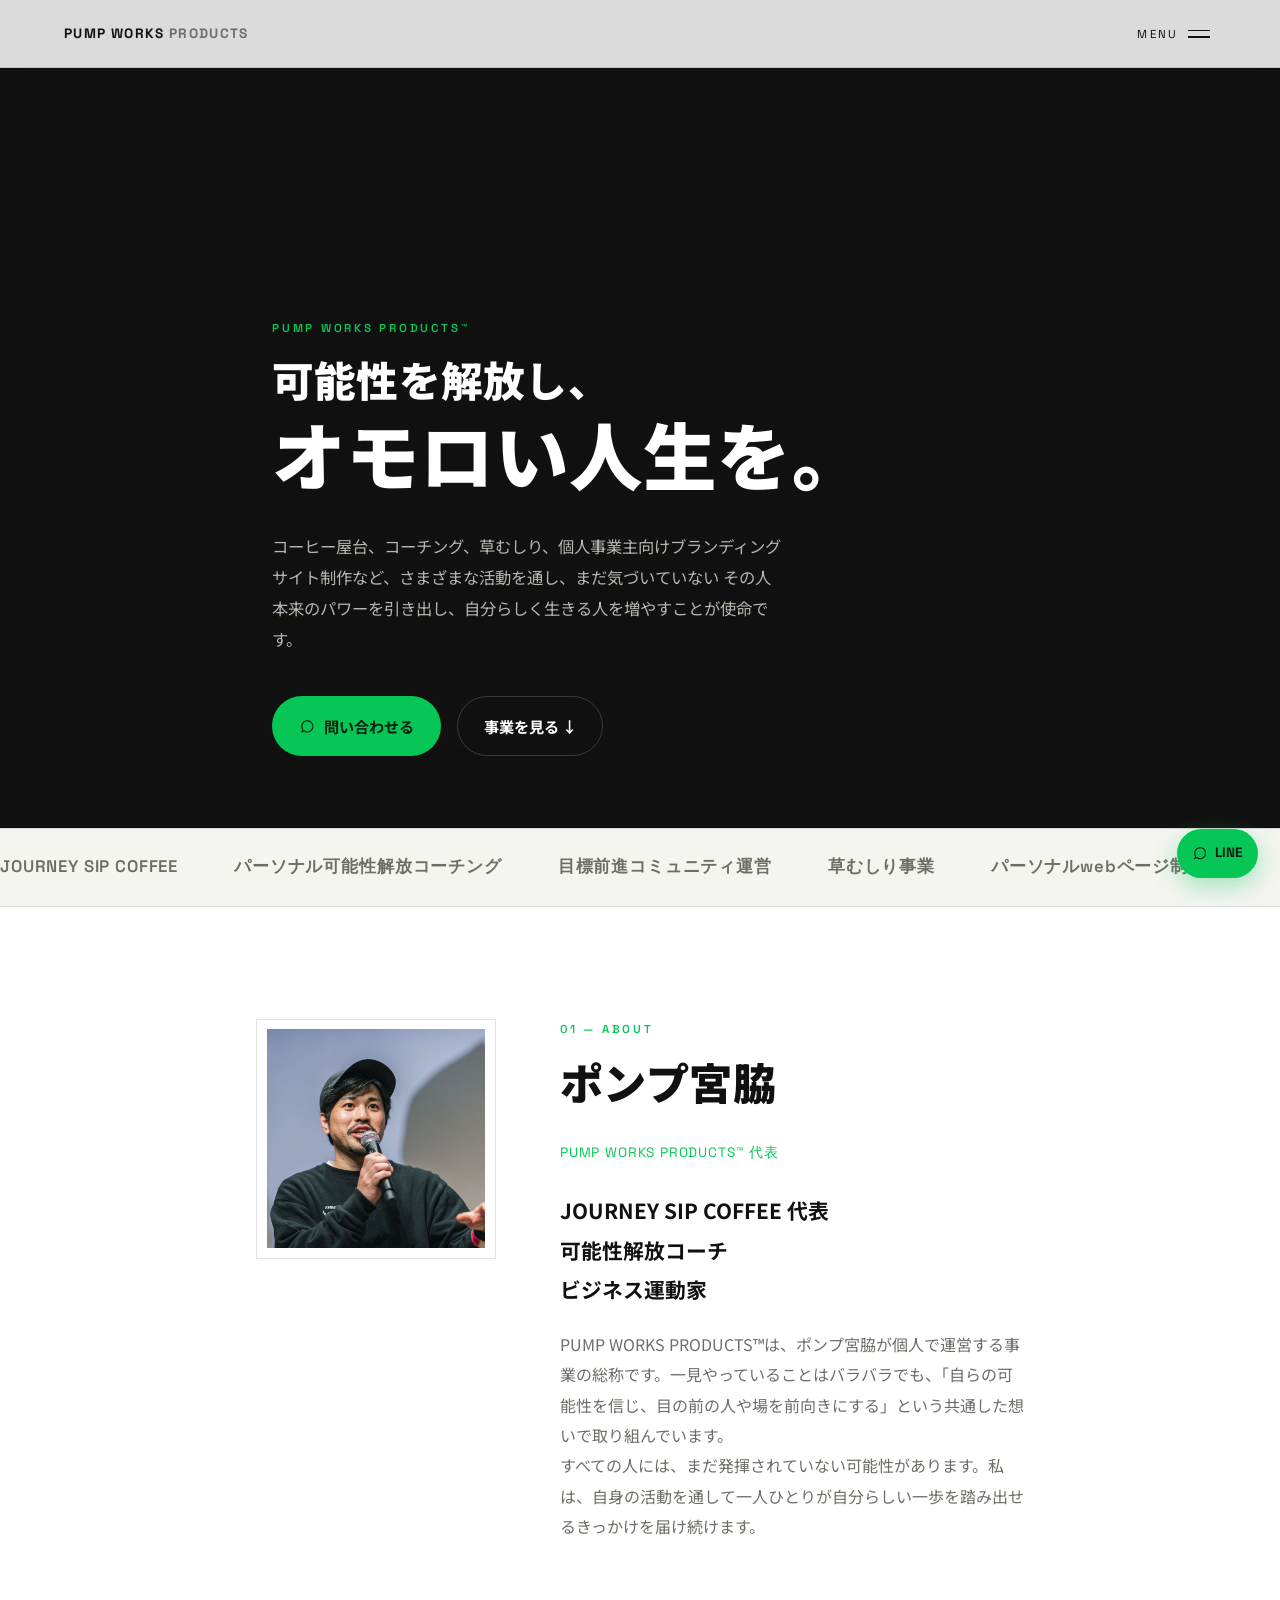
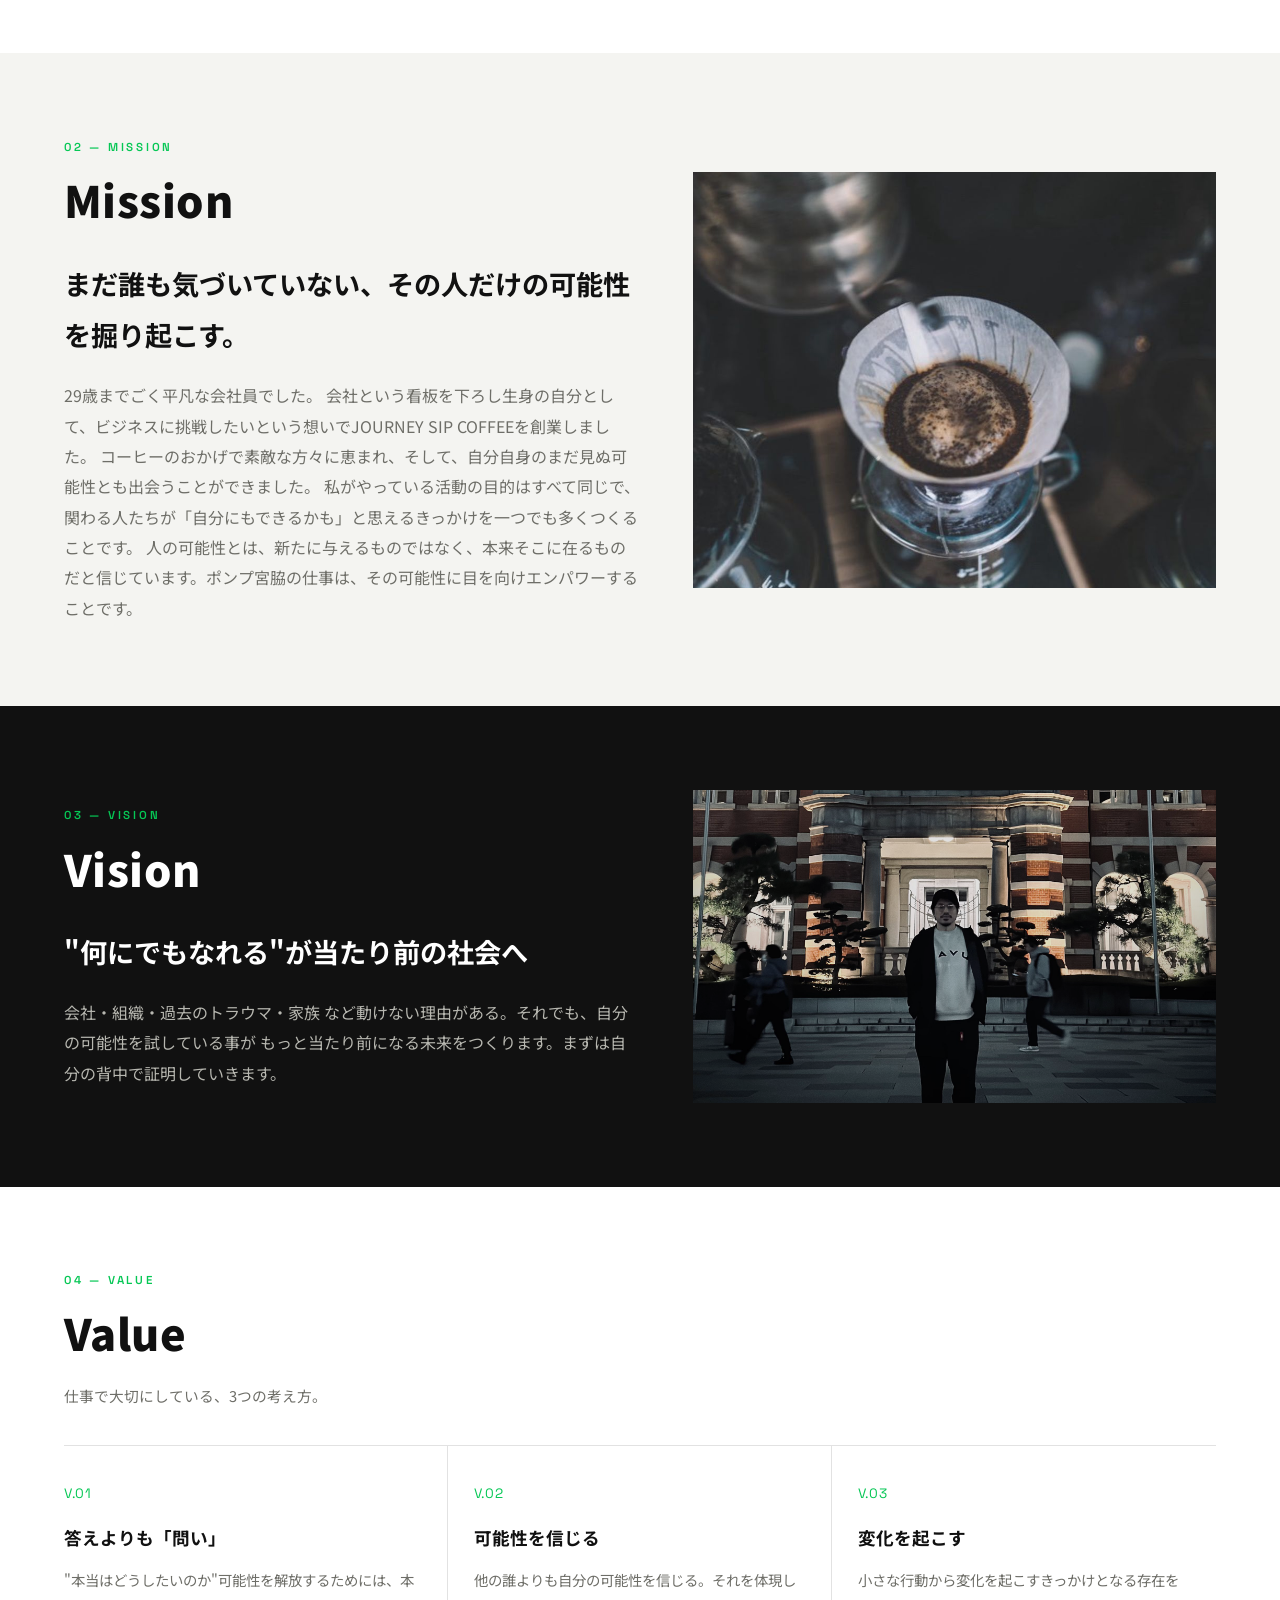
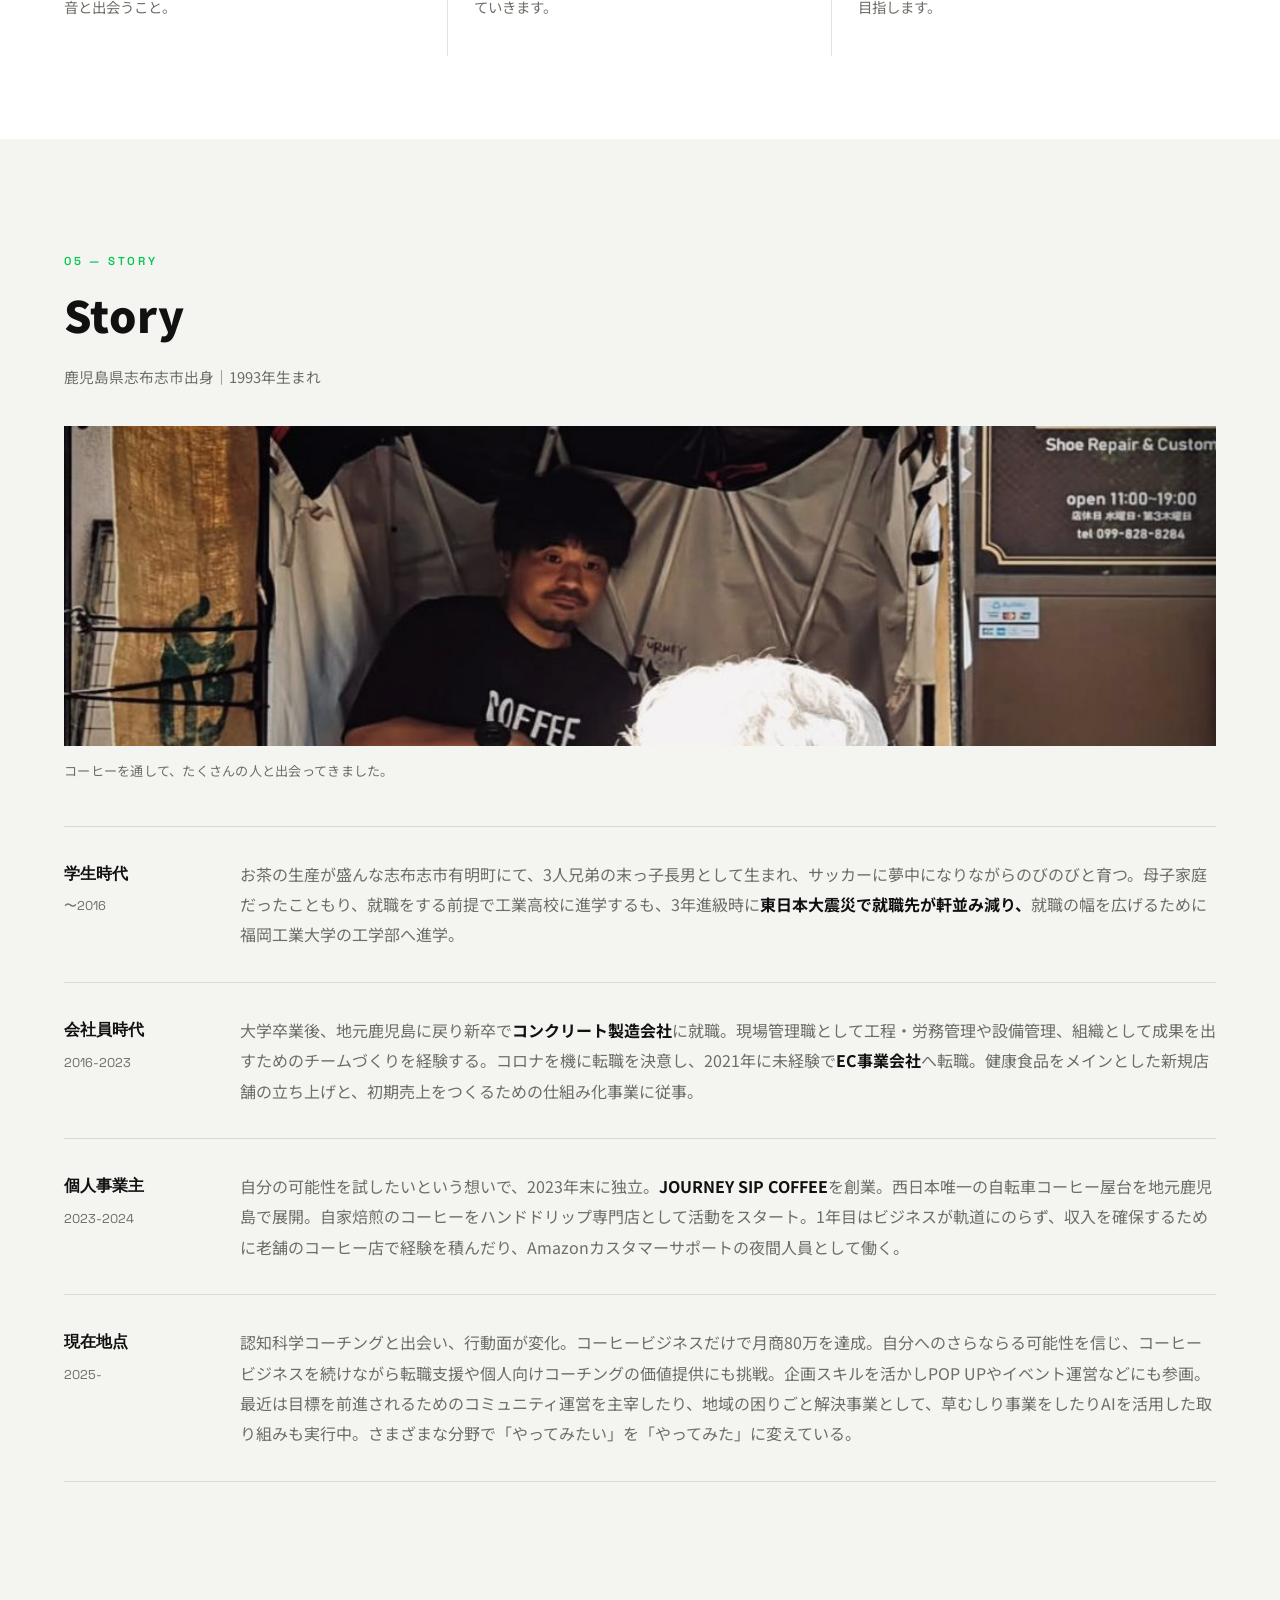
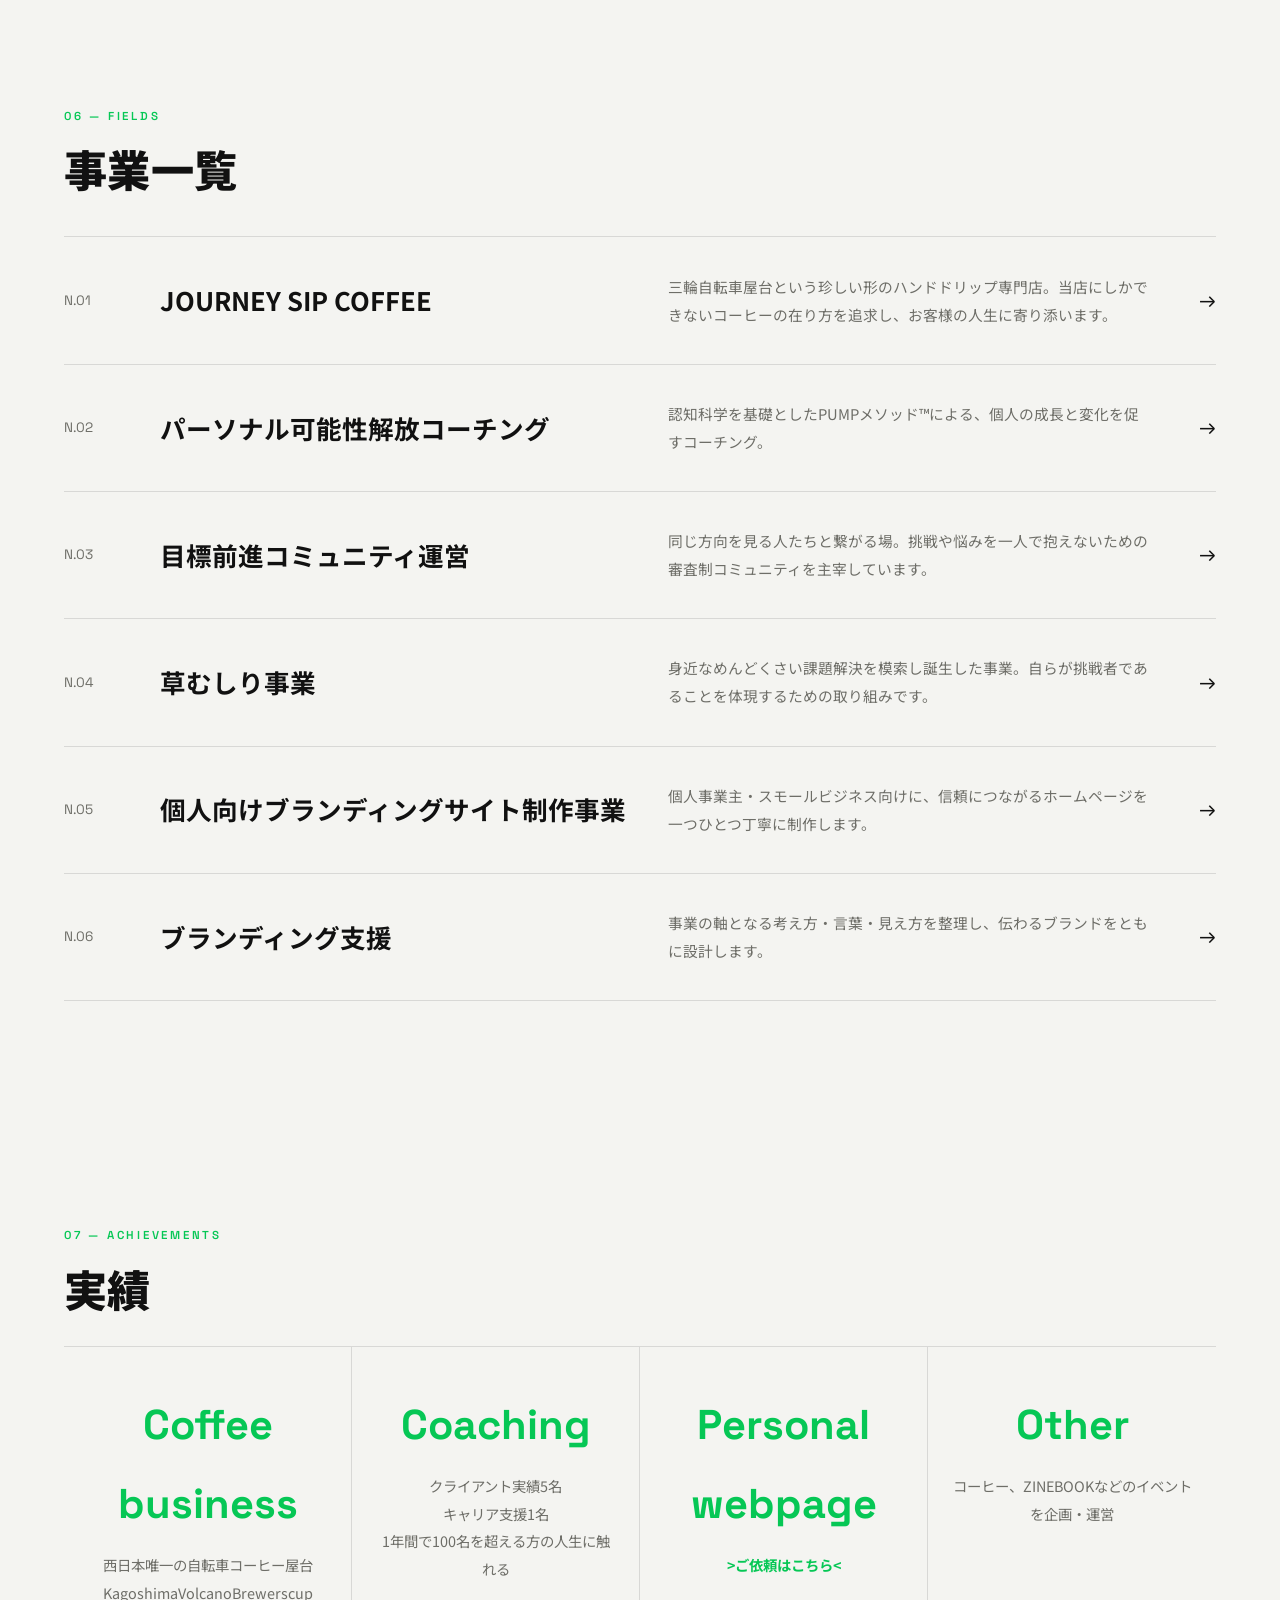
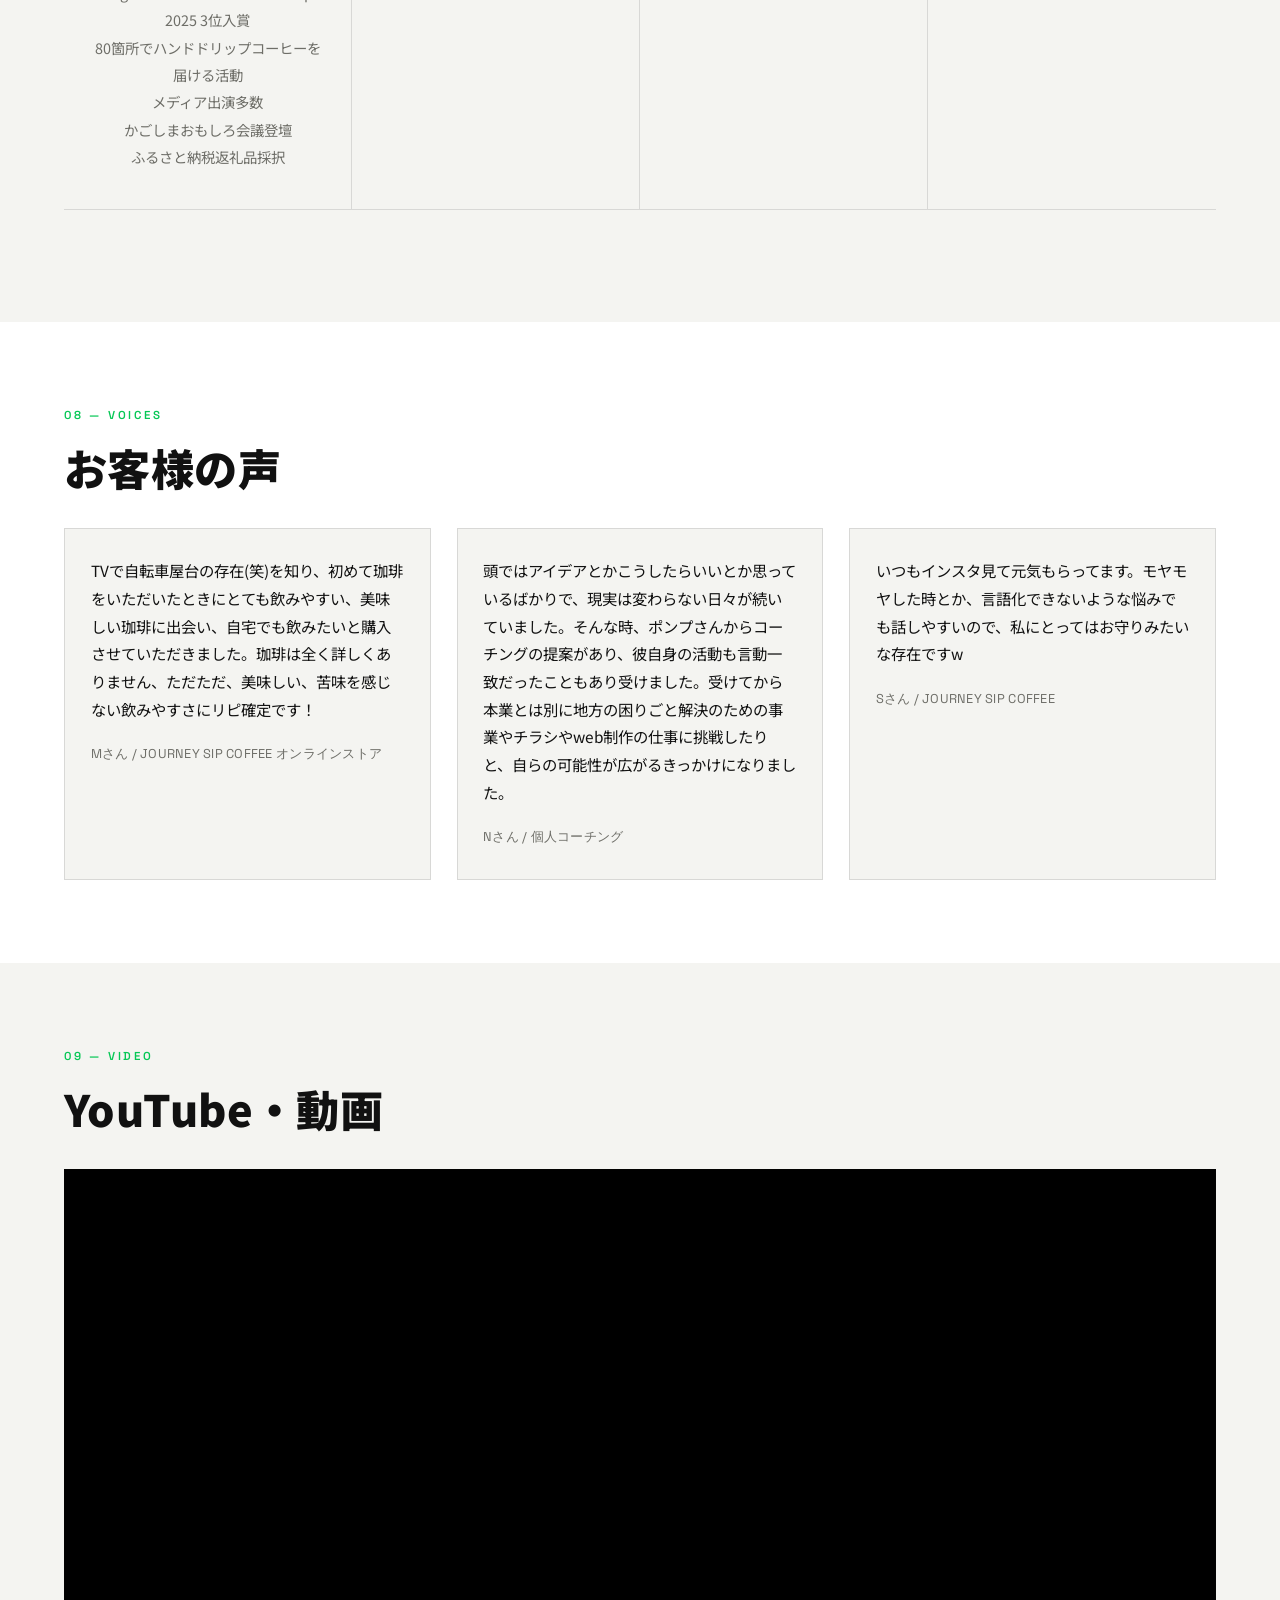
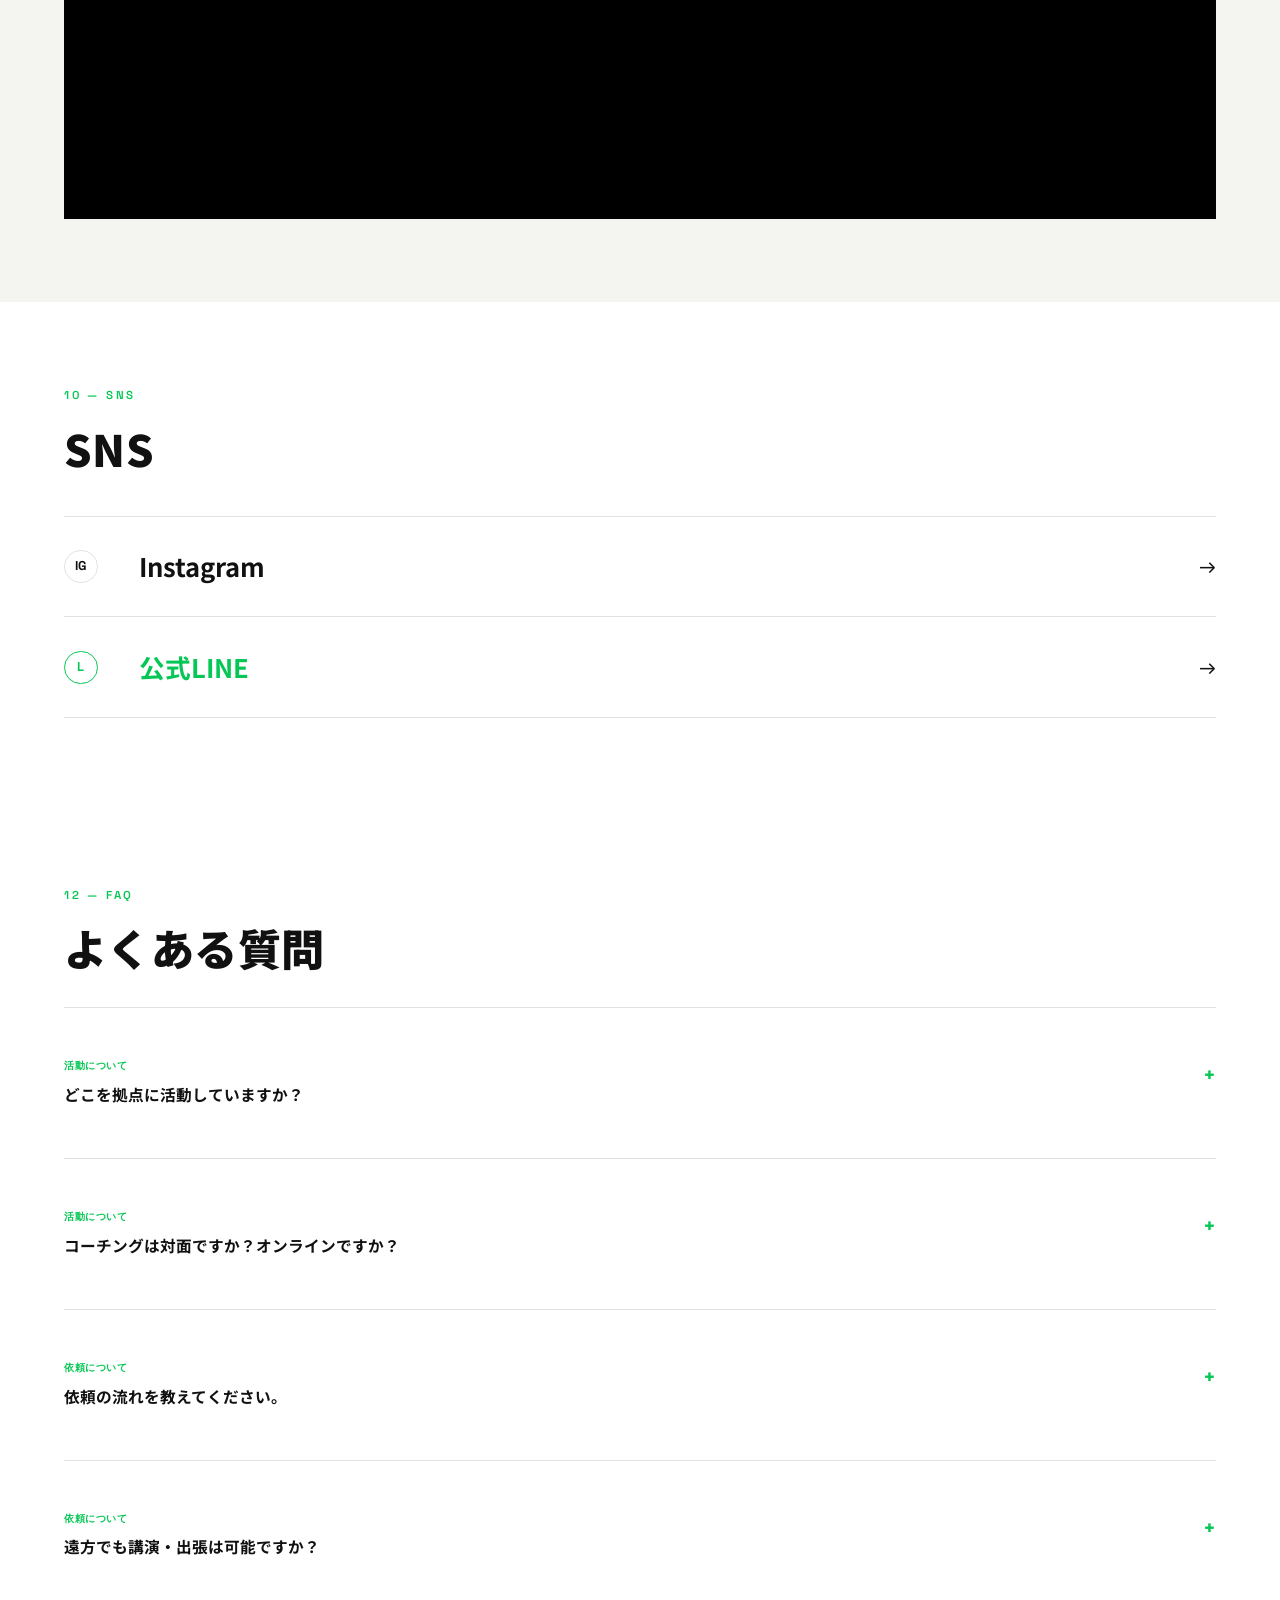
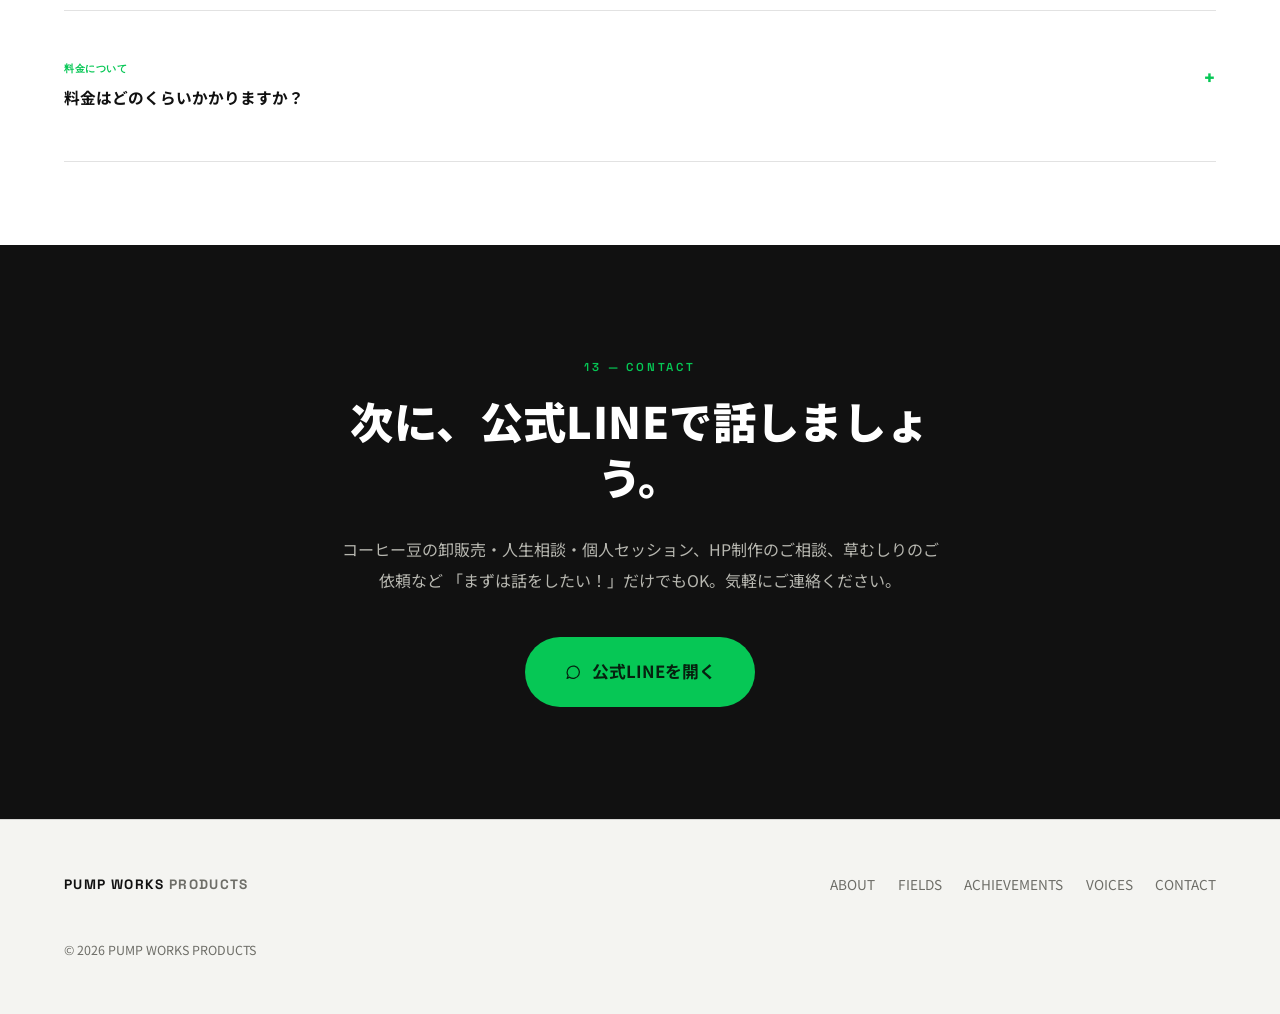
==== index.html @ b3c7d1e0 "Update index.html" ====
<!DOCTYPE html>
<html lang="ja">
<head>
<meta charset="UTF-8">
<meta name="viewport" content="width=device-width, initial-scale=1.0">
<title>ポンプ宮脇 | PUMP WORKS PRODUCTS</title>
<meta name="description" content="PUMP WORKS PRODUCTS ポンプ宮脇の公式サイト。JOURNEY SIP COFFEE、パーソナル可能性解放コーチング、目標前進コミュニティ運営、草むしり事業、パーソナルwebページ制作事業、ブランディング支援。可能性を解放し、オモロい人生を。">

<meta property="og:title" content="ポンプ宮脇 | PUMP WORKS PRODUCTS">
<meta property="og:description" content="コーヒー、コーチング、コミュニティ、草むしり、HP制作、ブランディング。可能性を解放し、オモロい人生を。">
<meta property="og:type" content="website">

<link rel="preconnect" href="https://fonts.googleapis.com">
<link rel="preconnect" href="https://fonts.gstatic.com" crossorigin>
<link href="https://fonts.googleapis.com/css2?family=Noto+Sans+JP:wght@300;400;500;700;900&family=Space+Grotesk:wght@500;600;700&display=swap" rel="stylesheet">

<link rel="stylesheet" href="styles.css">
</head>
<body>

<a class="skip-link" href="#main">本文へスキップ</a>

<!-- ===== ヘッダー ===== -->
<header class="site-header">
<div class="wrap site-header__inner">
<a href="#top" class="brand">PUMP WORKS <span>PRODUCTS</span></a>
<button class="menu-btn" id="menuBtn" aria-expanded="false" aria-controls="navOverlay">
<span class="menu-btn__label">MENU</span>
<span class="menu-btn__icon"><span></span><span></span></span>
</button>
</div>
</header>

<!-- ===== フルスクリーンナビ ===== -->
<nav class="nav-overlay" id="navOverlay">
<div class="wrap nav-overlay__inner">
<ol class="nav-overlay__list">
<li><a href="#top"><span class="nav-overlay__num">00</span>TOP</a></li>
<li><a href="#about"><span class="nav-overlay__num">01</span>ABOUT</a></li>
<li><a href="#mission"><span class="nav-overlay__num">02</span>MISSION</a></li>
<li><a href="#vision"><span class="nav-overlay__num">03</span>VISION</a></li>
<li><a href="#value"><span class="nav-overlay__num">04</span>VALUE</a></li>
<li><a href="#story"><span class="nav-overlay__num">05</span>STORY</a></li>
<li><a href="#business"><span class="nav-overlay__num">06</span>FIELDS</a></li>
<li><a href="#achievements"><span class="nav-overlay__num">07</span>ACHIEVEMENTS</a></li>
<li><a href="#voices"><span class="nav-overlay__num">08</span>VOICES</a></li>
<li><a href="#video"><span class="nav-overlay__num">09</span>VIDEO</a></li>
<li><a href="#sns"><span class="nav-overlay__num">10</span>SNS</a></li>
<li><a href="#shop"><span class="nav-overlay__num">11</span>SHOP</a></li>
<li><a href="#faq"><span class="nav-overlay__num">12</span>FAQ</a></li>
<li><a href="#contact" class="nav-overlay__line"><span class="nav-overlay__num">13</span>公式LINE</a></li>
</ol>
</div>
</nav>

<main id="main">

<!-- ===== HERO ===== -->
<section class="hero" id="top">
<div class="hero__media" aria-hidden="true">
<div class="hero__slides">
<!--<img class="hero__slide" src="hero-cart.jpg" alt="">-->
<img class="hero__slide" src="images/hero.jpg" alt="">
<!--<img class="hero__slide" src="" alt="">-->
<img class="hero__slide" src="hero-station.jpg" alt="">
</div>
<div class="hero__overlay"></div>
</div>
<div class="wrap hero__inner">
<p class="eyebrow" data-reveal>PUMP WORKS PRODUCTS™️</p>
<h1 class="hero__headline" data-reveal>
<span class="hero__line hero__line--sm">可能性を解放し、</span>
<span class="hero__line hero__line--lg">オモロい人生を。</span>
<span class="hero__line hero__line--sm"></span>
</h1>
<p class="hero__sub" data-reveal>
コーヒー屋台、コーチング、草むしり、個人事業主向けブランディングサイト制作など、さまざまな活動を通し、まだ気づいていない
その人本来のパワーを引き出し、自分らしく生きる人を増やすことが使命です。<br class="br-mobile">
</p>
<div class="hero__actions" data-reveal>
<a href="#contact" class="btn btn--line">
<svg class="btn__icon" viewBox="0 0 24 24" fill="none" aria-hidden="true"><path d="M4 12a8 8 0 1 1 3.2 6.4L4 20l1.4-3.6A7.96 7.96 0 0 1 4 12Z" stroke="currentColor" stroke-width="1.6" stroke-linejoin="round"/></svg>
問い合わせる
</a>
<a href="#business" class="btn btn--ghost">事業を見る ↓</a>
</div>
</div>
</section>

<!-- ===== マーキー（シグネチャー要素） ===== -->
<div class="marquee" aria-hidden="true">
<div class="marquee__track">
<span>JOURNEY SIP COFFEE</span><span>パーソナル可能性解放コーチング</span><span>目標前進コミュニティ運営</span><span>草むしり事業</span><span>パーソナルwebページ制作事業</span><span>ブランディング支援</span>
<span>JOURNEY SIP COFFEE</span><span>パーソナル可能性解放コーチング</span><span>目標前進コミュニティ運営</span><span>草むしり事業</span><span>パーソナルwebページ制作事業</span><span>ブランディング支援</span>
</div>
</div>

<!-- ===== ABOUT ===== -->
<section class="section section--about" id="about">
<div class="wrap profile__inner" data-reveal>
<div class="profile__figure">
<img src="images/profile.jpg" alt="ポンプ宮脇">
</div>
<div class="profile__body">
<p class="eyebrow">01 — ABOUT</p>
<h2 class="section-title">ポンプ宮脇</h2>
<p class="profile__role">PUMP WORKS PRODUCTS™️ 代表</p>
<p class="profile__quote">
JOURNEY SIP COFFEE 代表<br>
可能性解放コーチ<br>
ビジネス運動家<br>
</p>
<p class="profile__text">PUMP WORKS PRODUCTS™️は、ポンプ宮脇が個人で運営する事業の総称です。一見やっていることはバラバラでも、「自らの可能性を信じ、目の前の人や場を前向きにする」という共通した想いで取り組んでいます。</p>
<p class="profile__text">すべての人には、まだ発揮されていない可能性があります。私は、自身の活動を通して一人ひとりが自分らしい一歩を踏み出せるきっかけを届け続けます。</p>
</div>
</div>
</section>

<!-- ===== MISSION ===== -->
<section class="section section--compact section--mission" id="mission">
<div class="wrap philosophy__grid">
<div class="philosophy__text">
<p class="eyebrow" data-reveal>02 — MISSION</p>
<h2 class="section-title" data-reveal>Mission</h2>
<p class="philosophy__lead" data-reveal>まだ誰も気づいていない、その人だけの可能性を掘り起こす。</p>
<p class="philosophy__body" data-reveal>29歳までごく平凡な会社員でした。
  会社という看板を下ろし生身の自分として、ビジネスに挑戦したいという想いでJOURNEY SIP COFFEEを創業しました。
  コーヒーのおかげで素敵な方々に恵まれ、そして、自分自身のまだ見ぬ可能性とも出会うことができました。
  私がやっている活動の目的はすべて同じで、関わる人たちが「自分にもできるかも」と思えるきっかけを一つでも多くつくることです。
  人の可能性とは、新たに与えるものではなく、本来そこに在るものだと信じています。ポンプ宮脇の仕事は、その可能性に目を向けエンパワーすることです。</p>
</div>
<figure class="philosophy__figure" data-reveal><img src="images/coffee-4.jpg" alt="" loading="lazy"></figure>
</div>
</section>

<!-- ===== VISION ===== -->
<section class="section section--compact section--vision" id="vision">
<div class="wrap philosophy__grid">
<div class="philosophy__text">
<p class="eyebrow" data-reveal>03 — VISION</p>
<h2 class="section-title section-title--dark" data-reveal>Vision</h2>
<p class="philosophy__lead" data-reveal>"何にでもなれる"が当たり前の社会へ</p>
<p class="philosophy__body" data-reveal>会社・組織・過去のトラウマ・家族 など動けない理由がある。それでも、自分の可能性を試している事が
  もっと当たり前になる未来をつくります。まずは自分の背中で証明していきます。</p>
</div>
<figure class="philosophy__figure" data-reveal><img src="hero-station.jpg" alt="" loading="lazy"></figure>
</div>
</section>

<!-- ===== VALUE ===== -->
<section class="section section--compact section--value" id="value">
<div class="wrap">
<p class="eyebrow" data-reveal>04 — VALUE</p>
<h2 class="section-title" data-reveal>Value</h2>
<p class="section-note" data-reveal>仕事で大切にしている、3つの考え方。</p>
<div class="value-grid" data-reveal>
<div class="value-card">
<span class="value-card__num">V.01</span>
<p class="value-card__title">答えよりも「問い」</p>
<p class="value-card__desc">"本当はどうしたいのか"可能性を解放するためには、本音と出会うこと。</p>
</div>
<div class="value-card">
<span class="value-card__num">V.02</span>
<p class="value-card__title">可能性を信じる</p>
<p class="value-card__desc">他の誰よりも自分の可能性を信じる。それを体現していきます。</p>
</div>
<div class="value-card">
<span class="value-card__num">V.03</span>
<p class="value-card__title">変化を起こす</p>
<p class="value-card__desc">小さな行動から変化を起こすきっかけとなる存在を目指します。</p>
</div>
</div>
</div>
</section>

<!-- ===== STORY ===== -->
<section class="section section--story" id="story">
<div class="wrap">
<p class="eyebrow" data-reveal>05 — STORY</p>
<h2 class="section-title" data-reveal>Story</h2>
<p class="section-note" data-reveal>鹿児島県志布志市出身｜1993年生まれ</p>
<figure class="story-figure" data-reveal><img src="images/coffee-6.jpg" alt="" loading="lazy"><figcaption>コーヒーを通して、たくさんの人と出会ってきました。</figcaption></figure>
<div class="timeline" data-reveal>
<div class="timeline-row">
<div class="timeline-row__era">
<p class="timeline-row__era-label">学生時代</p>
<p class="timeline-row__era-year">〜2016</p>
</div>
<p class="timeline-row__body">お茶の生産が盛んな志布志市有明町にて、3人兄弟の末っ子長男として生まれ、サッカーに夢中になりながらのびのびと育つ。母子家庭だったこともり、就職をする前提で工業高校に進学するも、3年進級時に<strong>東日本大震災で就職先が軒並み減り、</strong>就職の幅を広げるために福岡工業大学の工学部へ進学。</p>
</div>
<div class="timeline-row">
<div class="timeline-row__era">
<p class="timeline-row__era-label">会社員時代</p>
<p class="timeline-row__era-year">2016-2023</p>
</div>
<p class="timeline-row__body">大学卒業後、地元鹿児島に戻り新卒で<strong>コンクリート製造会社</strong>に就職。現場管理職として工程・労務管理や設備管理、組織として成果を出すためのチームづくりを経験する。コロナを機に転職を決意し、2021年に未経験で<strong>EC事業会社</strong>へ転職。健康食品をメインとした新規店舗の立ち上げと、初期売上をつくるための仕組み化事業に従事。</p>
</div>
<div class="timeline-row">
<div class="timeline-row__era">
<p class="timeline-row__era-label">個人事業主</p>
<p class="timeline-row__era-year">2023-2024</p>
</div>
<p class="timeline-row__body">自分の可能性を試したいという想いで、2023年末に独立。<strong>JOURNEY SIP COFFEE</strong>を創業。西日本唯一の自転車コーヒー屋台を地元鹿児島で展開。自家焙煎のコーヒーをハンドドリップ専門店として活動をスタート。1年目はビジネスが軌道にのらず、収入を確保するために老舗のコーヒー店で経験を積んだり、Amazonカスタマーサポートの夜間人員として働く。</p>
</div>
<div class="timeline-row">
<div class="timeline-row__era">
<p class="timeline-row__era-label">現在地点</p>
<p class="timeline-row__era-year">2025-</p>
</div>
<p class="timeline-row__body">
  認知科学コーチングと出会い、行動面が変化。コーヒービジネスだけで月商80万を達成。自分へのさらならる可能性を信じ、コーヒービジネスを続けながら転職支援や個人向けコーチングの価値提供にも挑戦。企画スキルを活かしPOP UPやイベント運営などにも参画。最近は目標を前進されるためのコミュニティ運営を主宰したり、地域の困りごと解決事業として、草むしり事業をしたりAIを活用した取り組みも実行中。さまざまな分野で「やってみたい」を「やってみた」に変えている。</p>
</div>
</div>
</div>
</section>

<!-- ===== 事業一覧 ===== -->
<section class="section section--business" id="business">
<div class="wrap">
<p class="eyebrow" data-reveal>06 — FIELDS</p>
<h2 class="section-title" data-reveal>事業一覧</h2>

<ul class="field-list">
<li class="field-row" data-reveal>
<a href="coffee.html" class="field-row__link">
<span class="field-row__num">N.01</span>
<span class="field-row__name">JOURNEY SIP COFFEE</span>
<span class="field-row__desc">三輪自転車屋台という珍しい形のハンドドリップ専門店。当店にしかできないコーヒーの在り方を追求し、お客様の人生に寄り添います。</span>
<span class="field-row__arrow">→</span>
</a>
</li>
<li class="field-row" data-reveal>
<a href="coaching.html" class="field-row__link">
<span class="field-row__num">N.02</span>
<span class="field-row__name">パーソナル可能性解放コーチング</span>
<span class="field-row__desc">認知科学を基礎としたPUMPメソッド™️による、個人の成長と変化を促すコーチング。</span>
<span class="field-row__arrow">→</span>
</a>
</li>
<li class="field-row" data-reveal>
<a href="community.html" class="field-row__link">
<span class="field-row__num">N.03</span>
<span class="field-row__name">目標前進コミュニティ運営</span>
<span class="field-row__desc">同じ方向を見る人たちと繋がる場。挑戦や悩みを一人で抱えないための審査制コミュニティを主宰しています。</span>
<span class="field-row__arrow">→</span>
</a>
</li>
<li class="field-row" data-reveal>
<a href="weeding.html" class="field-row__link">
<span class="field-row__num">N.04</span>
<span class="field-row__name">草むしり事業</span>
<span class="field-row__desc">身近なめんどくさい課題解決を模索し誕生した事業。自らが挑戦者であることを体現するための取り組みです。</span>
<span class="field-row__arrow">→</span>
</a>
</li>
<li class="field-row" data-reveal>
<a href="hp.html" class="field-row__link">
<span class="field-row__num">N.05</span>
<span class="field-row__name">個人向けブランディングサイト制作事業</span>
<span class="field-row__desc">個人事業主・スモールビジネス向けに、信頼につながるホームページを一つひとつ丁寧に制作します。</span>
<span class="field-row__arrow">→</span>
</a>
</li>
<li class="field-row" data-reveal>
<a href="branding.html" class="field-row__link">
<span class="field-row__num">N.06</span>
<span class="field-row__name">ブランディング支援</span>
<span class="field-row__desc">事業の軸となる考え方・言葉・見え方を整理し、伝わるブランドをともに設計します。</span>
<span class="field-row__arrow">→</span>
</a>
</li>
</ul>
</div>
</section>

<!-- ===== ACHIEVEMENTS ===== -->
<section class="section section--achievements" id="achievements">
<div class="wrap">
<p class="eyebrow" data-reveal>07 — ACHIEVEMENTS</p>
<h2 class="section-title" data-reveal>実績</h2>
<div class="stat-row stat-row--4" data-reveal>
<div class="stat-block">
<p class="stat-block__num">Coffee business</p>
<p class="stat-block__label">
西日本唯一の自転車コーヒー屋台<br>
KagoshimaVolcanoBrewerscup 2025 3位入賞<br>
80箇所でハンドドリップコーヒーを届ける活動<br>
メディア出演多数<br>
かごしまおもしろ会議登壇<br>
ふるさと納税返礼品採択
</p>
</div>
<div class="stat-block">
<p class="stat-block__num">Coaching</p>
<p class="stat-block__label">
クライアント実績5名<br>
キャリア支援1名<br>
1年間で100名を超える方の人生に触れる
</p>
</div>
<div class="stat-block">
<p class="stat-block__num">Personal webpage</p>
<p class="stat-block__label">
<a href="hp.html" class="stat-block__link">>ご依頼はこちら<</a>
</p>
</div>
<div class="stat-block">
<p class="stat-block__num">Other</p>
<p class="stat-block__label">
コーヒー、ZINEBOOKなどのイベントを企画・運営
</p>
</div>
</div>
</div>
</section>

<!-- ===== VOICES ===== -->
<section class="section section--compact section--voices" id="voices">
<div class="wrap">
<p class="eyebrow" data-reveal>08 — VOICES</p>
<h2 class="section-title" data-reveal>お客様の声</h2>
<div class="voice-grid" data-reveal>
<div class="voice-card">
<p class="voice-card__quote">TVで自転車屋台の存在(笑)を知り、初めて珈琲をいただいたときにとても飲みやすい、美味しい珈琲に出会い、自宅でも飲みたいと購入させていただきました。珈琲は全く詳しくありません、ただただ、美味しい、苦味を感じない飲みやすさにリピ確定です！</p>
<p class="voice-card__meta">Mさん / JOURNEY SIP COFFEE オンラインストア</p>
</div>
<div class="voice-card">
<p class="voice-card__quote">頭ではアイデアとかこうしたらいいとか思っているばかりで、現実は変わらない日々が続いていました。そんな時、ポンプさんからコーチングの提案があり、彼自身の活動も言動一致だったこともあり受けました。受けてから本業とは別に地方の困りごと解決のための事業やチラシやweb制作の仕事に挑戦したりと、自らの可能性が広がるきっかけになりました。</p>
<p class="voice-card__meta">Nさん / 個人コーチング</p>
</div>
<div class="voice-card">
<p class="voice-card__quote">いつもインスタ見て元気もらってます。モヤモヤした時とか、言語化できないような悩みでも話しやすいので、私にとってはお守りみたいな存在ですw</p>
<p class="voice-card__meta">Sさん / JOURNEY SIP COFFEE</p>
</div>
</div>
</div>
</section>

<!-- ===== VIDEO ===== -->
<section class="section section--compact section--video" id="video">
<div class="wrap">
<p class="eyebrow" data-reveal>09 — VIDEO</p>
<h2 class="section-title" data-reveal>YouTube・動画</h2>
<div class="video-card" data-reveal>
<div class="video-card__frame">
<iframe src="https://www.youtube.com/embed/XJKXct-YKSk" title="ポンプ宮脇 動画" frameborder="0" allow="accelerometer; autoplay; clipboard-write; encrypted-media; gyroscope; picture-in-picture" allowfullscreen loading="lazy"></iframe>
</div>
</div>
</div>
</section>

<!-- ===== SNS ===== -->
<section class="section section--compact section--sns" id="sns">
<div class="wrap">
<p class="eyebrow" data-reveal>10 — SNS</p>
<h2 class="section-title" data-reveal>SNS</h2>
<ul class="field-list" data-reveal>
<li class="field-row">
<a href="https://www.instagram.com/pump_miyawaki" class="field-row__link field-row__link--sns">
<span class="sns-mono">IG</span>
<span class="field-row__name">Instagram</span>
<span class="field-row__arrow">→</span>
</a>
</li>
<!--li class="field-row">
<a href="#" class="field-row__link field-row__link--sns">
<span class="sns-mono">X</span>
<span class="field-row__name">X（Twitter）</span>
<span class="field-row__arrow">→</span>
</a>
</li>-->
<!--<li class="field-row">
<a href="#" class="field-row__link field-row__link--sns">
<span class="sns-mono">FB</span>
<span class="field-row__name">Facebook</span>
<span class="field-row__arrow">→</span>
</a>
</li>-->
<!--<li class="field-row">
<a href="#" class="field-row__link field-row__link--sns">
<span class="sns-mono">@</span>
<span class="field-row__name">Threads</span>
<span class="field-row__arrow">→</span>
</a>
</li>-->
<!--<li class="field-row">
<a href="#" class="field-row__link field-row__link--sns">
<span class="sns-mono">TT</span>
<span class="field-row__name">TikTok</span>
<span class="field-row__arrow">→</span>
</a>
</li>-->
<li class="field-row">
<a href="https://lin.ee/yeZUtVP" class="field-row__link field-row__link--sns">
<span class="sns-mono" style="border-color:var(--line);color:var(--line);">L</span>
<span class="field-row__name" style="color:var(--line);">公式LINE</span>
<span class="field-row__arrow">→</span>
</a>
</li>
</ul>
</div>
</section>

<!-- ===== SHOP ===== -->
<!--<section class="section section--compact section--shop" id="shop">
<div class="wrap">
<p class="eyebrow" data-reveal>11 — SHOP</p>
<h2 class="section-title" data-reveal>オンラインショップ</h2>
<ul class="field-list" data-reveal>
<li class="field-row">
<a href="https://journeysipcoffee.stores.jp/" class="field-row__link">
<span class="field-row__num">STORES</span>
<span class="field-row__name">リフレクションコーヒー</span>
<span class="field-row__desc">JOURNEY SIP COFFEEのオンラインストアはこちらから。</span>
<span class="field-row__arrow">→</span>
</a>
</li>
<li class="field-row">
<a href="#contact" class="field-row__link">
<span class="field-row__num">卸販売</span>
<span class="field-row__name">法人・店舗様向けお問い合わせ</span>
<span class="field-row__desc">カフェ・宿泊施設への卸のご相談はこちらから。</span>
<span class="field-row__arrow">→</span>
</a>
</li>
</ul>
</div>
</section>-->

<!-- ===== FAQ ===== -->
<section class="section section--compact section--faq" id="faq">
<div class="wrap">
<p class="eyebrow" data-reveal>12 — FAQ</p>
<h2 class="section-title" data-reveal>よくある質問</h2>
<div class="faq-list" data-reveal>
<details class="faq-item">
<summary><span class="faq-item__cat">活動について</span>どこを拠点に活動していますか？</summary>
<p class="faq-item__answer">鹿児島県を拠点に、県内各地でコーヒー屋台を行っています。出張でのご依頼にも対応可能です。</p>
</details>
<details class="faq-item">
<summary><span class="faq-item__cat">活動について</span>コーチングは対面ですか？オンラインですか？</summary>
<p class="faq-item__answer">基本はオンラインで実施しています。鹿児島県内であれば対面でのご相談も可能です。</p>
</details>
<details class="faq-item">
<summary><span class="faq-item__cat">依頼について</span>依頼の流れを教えてください。</summary>
<p class="faq-item__answer">まずは公式LINEからお気軽にご連絡ください。ご希望の内容を伺った上で、お見積りとスケジュールをご案内します。</p>
</details>
<details class="faq-item">
<summary><span class="faq-item__cat">依頼について</span>遠方でも講演・出張は可能ですか？</summary>
<p class="faq-item__answer">可能です。過去に県外でのイベント登壇実績もあります。日程・交通費についてはご相談の上、決定します。</p>
</details>
<details class="faq-item">
<summary><span class="faq-item__cat">料金について</span>料金はどのくらいかかりますか？</summary>
<p class="faq-item__answer">各ページにて概要を掲載しています。詳しくはお気軽にお問い合わせください。</p>
</details>
</div>
</div>
</section>

<!-- ===== お問い合わせ（反転セクション） ===== -->
<section class="section section--contact" id="contact">
<div class="wrap contact__inner">
<p class="eyebrow" data-reveal>13 — CONTACT</p>
<h2 class="section-title section-title--dark" data-reveal>次に、公式LINEで<br class="br-mobile">話しましょう。</h2>
<p class="contact__lead" data-reveal>
コーヒー豆の卸販売・人生相談・個人セッション、HP制作のご相談、草むしりのご依頼など<br class="br-mobile">
「まずは話をしたい！」だけでもOK。気軽にご連絡ください。
</p>
<div class="contact__actions" data-reveal>
<a href="https://lin.ee/yeZUtVP" class="btn btn--line btn--large">
<svg class="btn__icon" viewBox="0 0 24 24" fill="none" aria-hidden="true"><path d="M4 12a8 8 0 1 1 3.2 6.4L4 20l1.4-3.6A7.96 7.96 0 0 1 4 12Z" stroke="currentColor" stroke-width="1.6" stroke-linejoin="round"/></svg>
公式LINEを開く
</a>
</div>
</div>
</section>

</main>

<!-- ===== フッター ===== -->
<footer class="site-footer">
<div class="wrap site-footer__inner">
<p class="brand brand--footer">PUMP WORKS <span>PRODUCTS</span></p>
<nav class="site-footer__nav">
<a href="#about">ABOUT</a>
<a href="#business">FIELDS</a>
<a href="#achievements">ACHIEVEMENTS</a>
<a href="#voices">VOICES</a>
<a href="#contact">CONTACT</a>
</nav>
<p class="site-footer__copy">&copy; <span id="year"></span> PUMP WORKS PRODUCTS</p>
</div>
</footer>

<!-- ===== フローティングLINEボタン ===== -->
<a href="#contact" class="line-float">
<svg viewBox="0 0 24 24" fill="none" aria-hidden="true"><path d="M4 12a8 8 0 1 1 3.2 6.4L4 20l1.4-3.6A7.96 7.96 0 0 1 4 12Z" stroke="currentColor" stroke-width="1.6" stroke-linejoin="round"/></svg>
<span>LINE</span>
</a>

<script src="script.js"></script>
</body>
</html>
---- styles.css ----
/* =========================================================
   PUMP WORKS PRODUCTS — white / black editorial theme
   ========================================================= */
:root{
  --ink:         #111111;   /* base text, and bg for the few "punctuation" dark sections */
  --paper:       #FFFFFF;   /* base background */
  --paper-soft:  #F4F4F1;   /* alternating section background */
  --gray:        #6E6E68;   /* secondary text on light backgrounds */
  --gray-invert: #B7B7B0;   /* secondary text on dark backgrounds */
  --hair:        rgba(17,17,17,0.12);   /* borders on light backgrounds */
  --hair-invert: rgba(255,255,255,0.18); /* borders on dark backgrounds */
  --line:        #06C755;  /* sole accent, reserved for LINE / CTAs */

  --font-jp:   'Noto Sans JP', sans-serif;
  --font-mark: 'Space Grotesk', sans-serif;

  --wrap: min(1160px, 90vw);
}

*,*::before,*::after{ box-sizing:border-box; }
html{ scroll-behavior:smooth; }
@media (prefers-reduced-motion: reduce){
  html{ scroll-behavior:auto; }
  *,*::before,*::after{ animation-duration:0.01ms !important; animation-iteration-count:1 !important; transition-duration:0.01ms !important; }
}

body{
  margin:0;
  background:var(--paper);
  color:var(--ink);
  font-family:var(--font-jp);
  font-weight:400;
  font-size:16px;
  line-height:1.9;
  -webkit-font-smoothing:antialiased;
}

h1,h2{ font-family:var(--font-jp); font-weight:900; margin:0; line-height:1.3; letter-spacing:.01em; }
p{ margin:0; }
a{ color:inherit; text-decoration:none; }
svg{ display:block; }
ul,ol{ list-style:none; margin:0; padding:0; }

.wrap{ width:var(--wrap); margin-inline:auto; }

.sr-only{ position:absolute; width:1px; height:1px; padding:0; margin:-1px; overflow:hidden; clip:rect(0,0,0,0); white-space:nowrap; border:0; }
.skip-link{ position:absolute; left:-999px; top:0; z-index:300; background:var(--ink); color:var(--paper); padding:.8em 1.2em; }
.skip-link:focus{ left:1em; top:1em; }
:focus-visible{ outline:2px solid var(--line); outline-offset:3px; }

[data-reveal]{ opacity:0; transform:translateY(16px); transition:opacity .7s ease, transform .7s ease; }
[data-reveal].is-visible{ opacity:1; transform:none; }
@media (prefers-reduced-motion: reduce){ [data-reveal]{ opacity:1; transform:none; } }

.eyebrow{
  font-family:var(--font-mark);
  font-size:.72rem; font-weight:600;
  letter-spacing:.24em; text-transform:uppercase;
  color:var(--line);
  margin-bottom:1.1em;
}
.section-title{ font-size:clamp(1.8rem, 1.2rem + 2.4vw, 2.7rem); margin-bottom:.7em; color:var(--ink); }
.section-title--dark{ color:var(--paper); } /* used inside dark/ink sections such as CONTACT */
.section-note{ color:var(--gray); font-size:.92rem; margin-top:-.6em; margin-bottom:2.6rem; }
.section{ padding:7rem 0; }
.br-mobile{ display:none; }

/* =========================================================
   Header + fullscreen nav
   ========================================================= */
.site-header{
  position:fixed; top:0; left:0; right:0; z-index:200;
  background:rgba(255,255,255,0.85);
  backdrop-filter:blur(10px);
  border-bottom:1px solid var(--hair);
}
.site-header__inner{ display:flex; align-items:center; justify-content:space-between; padding-block:1.3rem; }
.brand{ font-family:var(--font-mark); font-weight:700; font-size:.85rem; letter-spacing:.1em; color:var(--ink); }
.brand span{ color:var(--gray); }

.menu-btn{ display:flex; align-items:center; gap:.7em; background:none; border:0; color:var(--ink); cursor:pointer; font-family:var(--font-mark); }
.menu-btn__label{ font-size:.72rem; letter-spacing:.2em; }
.menu-btn__icon{ display:flex; flex-direction:column; gap:5px; width:22px; }
.menu-btn__icon span{ display:block; height:1.5px; background:var(--ink); transition:transform .3s ease, opacity .3s ease; }

.nav-overlay{
  position:fixed; inset:0; z-index:250;
  background:var(--ink);
  display:flex; align-items:center;
  opacity:0; visibility:hidden;
  transform:translateY(-8px);
  transition:opacity .4s ease, visibility .4s ease, transform .4s ease;
}
.nav-overlay.is-open{ opacity:1; visibility:visible; transform:none; }
.nav-overlay__list a{
  display:flex; align-items:baseline; gap:1.2rem;
  font-family:var(--font-mark); font-weight:700;
  font-size:clamp(1.8rem, 1rem + 5vw, 3.2rem);
  color:var(--paper);
  padding:.35em 0;
  border-bottom:1px solid var(--hair-invert);
  transition:color .2s ease, padding-left .2s ease;
}
.nav-overlay__list a:hover{ color:var(--line); padding-left:.3em; }
.nav-overlay__num{ font-size:.4em; color:var(--gray-invert); }
.nav-overlay__line{ color:var(--line); }

/* =========================================================
   Hero — photo first view
   ========================================================= */
.hero{
  position:relative;
  min-height:92vh;
  display:flex;
  align-items:flex-end;
  overflow:hidden;
  padding-top:9rem;
  padding-bottom:4.5rem;
}
.hero__media{ position:absolute; inset:0; z-index:0; background:var(--ink); }
.hero__media img{ width:100%; height:100%; object-fit:cover; display:block; }
.hero__overlay{
  position:absolute; inset:0;
  background:linear-gradient(to top, rgba(17,17,17,0.9) 0%, rgba(17,17,17,0.32) 55%, rgba(17,17,17,0.55) 100%);
}
.hero__inner{ position:relative; z-index:1; max-width:46rem; color:var(--paper); }
.hero__headline{ color:var(--paper); }
.hero__line{ display:block; }
.hero__line--sm{ font-size:clamp(1.6rem, 1.1rem + 2.4vw, 2.6rem); }
.hero__line--lg{ font-size:clamp(2.6rem, 1.6rem + 5vw, 4.6rem); }
.hero__sub{ margin-top:1.8rem; max-width:32rem; color:var(--gray-invert); font-size:1.02rem; }
.hero__actions{ display:flex; flex-wrap:wrap; gap:1rem; margin-top:2.6rem; }
.hero .btn--ghost{ border-color:var(--hair-invert); color:var(--paper); }
.hero .btn--ghost:hover{ border-color:var(--line); color:var(--line); }

.btn{
  display:inline-flex; align-items:center; gap:.55em;
  padding:.95em 1.7em; border-radius:999px;
  font-weight:700; font-size:.95rem;
  border:1px solid transparent;
  transition:transform .2s ease, border-color .2s ease, background .2s ease, color .2s ease;
}
.btn:hover{ transform:translateY(-2px); }
.btn__icon{ width:1.1em; height:1.1em; flex-shrink:0; }
.btn--line{ background:var(--line); color:#06210F; }
.btn--ghost{ border-color:var(--hair); color:var(--ink); }
.btn--ghost:hover{ border-color:var(--line); color:var(--line); }
.btn--large{ padding:1.1em 2.3em; font-size:1.05rem; }

/* Marquee */
.marquee{ background:var(--paper-soft); border-top:1px solid var(--hair); border-bottom:1px solid var(--hair); overflow:hidden; padding:1.4rem 0; }
.marquee__track{ display:flex; gap:3.5rem; width:max-content; animation:marquee-scroll 22s linear infinite; }
.marquee__track span{ font-family:var(--font-mark); font-weight:600; font-size:1.05rem; letter-spacing:.05em; color:var(--gray); white-space:nowrap; }
@keyframes marquee-scroll{ to{ transform:translateX(-50%); } }
@media (prefers-reduced-motion: reduce){ .marquee__track{ animation:none; flex-wrap:wrap; } }

/* About */
.section--about{ background:var(--paper); }
.about__inner{ max-width:40rem; }
.about__lead{ font-size:1.2rem; font-weight:500; margin-bottom:1.6rem; border-left:2px solid var(--line); padding-left:1.4rem; }
.about__body{ color:var(--gray); }

/* Field list */
.section--business{ background:var(--paper-soft); }
.field-list{ margin-top:2.5rem; border-top:1px solid var(--hair); }
.field-row{ border-bottom:1px solid var(--hair); }
.field-row__link{
  display:grid; grid-template-columns:4.5rem 1fr 1fr 2.5rem;
  align-items:center; gap:1.5rem; padding:2.2rem 0;
  transition:padding-left .25s ease;
}
.field-row__link:hover{ padding-left:.8rem; }
.field-row__link:hover .field-row__name{ color:var(--line); }
.field-row__link:hover .field-row__arrow{ transform:translateX(4px); color:var(--line); }
.field-row__num{ font-family:var(--font-mark); color:var(--gray); font-size:.85rem; }
.field-row__name{ font-size:clamp(1.15rem, 1rem + 1vw, 1.6rem); font-weight:700; transition:color .2s ease; }
.field-row__desc{ color:var(--gray); font-size:.92rem; }
.field-row__arrow{ font-family:var(--font-mark); font-size:1.3rem; text-align:right; transition:transform .2s ease, color .2s ease; }

/* Profile */
.section--profile{ background:var(--paper); }
.profile__inner{ display:grid; grid-template-columns:240px 1fr; gap:4rem; align-items:start; max-width:48rem; }
.profile__figure{ width:100%; aspect-ratio:1; border:1px solid var(--hair); color:var(--gray); padding:.6rem; overflow:hidden; }
.profile__figure img{ width:100%; height:100%; object-fit:cover; display:block; filter:grayscale(.15); }
.profile__role{ font-family:var(--font-mark); font-size:.85rem; letter-spacing:.06em; color:var(--line); margin:.6rem 0 1.6rem; }
.profile__quote{ font-size:1.3rem; font-weight:700; margin-bottom:1.2rem; }
.profile__text{ color:var(--gray); }

/* Achievements */
.section--achievements{ background:var(--paper-soft); }
.stat-row{ display:grid; grid-template-columns:repeat(3, 1fr); border-top:1px solid var(--hair); }
.stat-block{ padding:2.4rem 1.5rem; border-right:1px solid var(--hair); border-bottom:1px solid var(--hair); text-align:center; }
.stat-block:last-child{ border-right:none; }
.stat-block__num{ font-family:var(--font-mark); font-size:clamp(1.8rem, 1.2rem + 2vw, 2.6rem); font-weight:700; color:var(--line); margin-bottom:.5rem; }
.stat-block__label{ color:var(--gray); font-size:.9rem; }

/* Contact — inverted (dark) punctuation section */
.section--contact{ background:var(--ink); color:var(--paper); text-align:center; }
.section--contact .eyebrow{ justify-content:center; }
.contact__inner{ max-width:38rem; margin-inline:auto; }
.contact__lead{ color:var(--gray-invert); margin:1.3rem 0 2.6rem; }
.section--contact .btn--line{ color:#06210F; }

/* Footer */
.site-footer{ background:var(--paper-soft); border-top:1px solid var(--hair); padding:3.2rem 0; }
.site-footer__inner{ display:flex; flex-wrap:wrap; align-items:center; justify-content:space-between; gap:1.6rem; }
.site-footer__nav{ display:flex; flex-wrap:wrap; gap:1.4rem; font-size:.85rem; color:var(--gray); }
.site-footer__nav a:hover{ color:var(--line); }
.site-footer__copy{ font-size:.78rem; color:var(--gray); width:100%; margin-top:1rem; }
.brand--footer{ color:var(--ink); }
.brand--footer span{ color:var(--gray); }

/* Floating LINE button */
.line-float{
  position:fixed; right:1.4rem; bottom:1.4rem; z-index:150;
  display:flex; align-items:center; gap:.5em;
  background:var(--line); color:#06210F;
  padding:.85em 1.1em; border-radius:999px;
  font-family:var(--font-mark); font-weight:700; font-size:.85rem;
  box-shadow:0 8px 24px rgba(6,199,85,0.35);
  transition:transform .2s ease;
}
.line-float:hover{ transform:translateY(-2px); }
.line-float svg{ width:1.2em; height:1.2em; }

/* =========================================================
   Business sub-pages — page hero
   ========================================================= */
.page-hero{ position:relative; padding-top:9rem; padding-bottom:4rem; border-bottom:1px solid var(--hair); background:var(--paper); }
.page-hero__inner{ max-width:44rem; }
.back-link{ display:inline-block; font-family:var(--font-mark); font-size:.8rem; letter-spacing:.05em; color:var(--gray); margin-bottom:2rem; transition:color .2s ease; }
.back-link:hover{ color:var(--line); }
.page-hero__title{ font-family:var(--font-jp); font-weight:900; font-size:clamp(2rem, 1.4rem + 3.4vw, 3.4rem); line-height:1.25; color:var(--ink); }
.page-hero__tagline{ margin-top:1rem; color:var(--line); font-weight:700; font-size:1.05rem; }
.page-hero__lead{ margin-top:1.2rem; max-width:32rem; color:var(--gray); }
.page-hero .hero__actions{ margin-top:2.4rem; }

/* Menu / pricing grid */
.section--menu{ background:var(--paper-soft); }
.menu-grid{ display:grid; grid-template-columns:repeat(auto-fit, minmax(240px, 1fr)); gap:1.4rem; margin-top:2.2rem; }
.menu-card{ background:var(--paper); border:1px solid var(--hair); padding:2rem; transition:border-color .2s ease; }
.menu-card:hover{ border-color:var(--line); }
.menu-card__price{ font-family:var(--font-mark); color:var(--line); font-weight:700; font-size:1.3rem; margin-bottom:.7rem; }
.menu-card__name{ font-size:1.1rem; font-weight:700; margin-bottom:.6rem; color:var(--ink); }
.menu-card__desc{ color:var(--gray); font-size:.9rem; }

/* Process / flow list */
.section--flow{ background:var(--paper); }
.process-list{ margin-top:2.2rem; border-top:1px solid var(--hair); }
.process-step{ display:grid; grid-template-columns:3.5rem 1fr; gap:1.5rem; padding:1.8rem 0; border-bottom:1px solid var(--hair); }
.process-step__num{ font-family:var(--font-mark); color:var(--line); font-weight:700; font-size:1.3rem; }
.process-step__title{ font-size:1.05rem; font-weight:700; margin-bottom:.4rem; color:var(--ink); }
.process-step__desc{ color:var(--gray); font-size:.92rem; }

/* FAQ */
.section--faq{ background:var(--paper-soft); }
.faq-list{ margin-top:2.2rem; border-top:1px solid var(--hair); }
.faq-item{ border-bottom:1px solid var(--hair); padding:1.5rem 0; }
.faq-item__q{ cursor:pointer; list-style:none; display:flex; align-items:center; justify-content:space-between; gap:1rem; font-weight:700; font-size:1rem; color:var(--ink); }
.faq-item__q::-webkit-details-marker{ display:none; }
.faq-item__q::after{ content:'+'; font-family:var(--font-mark); color:var(--line); font-size:1.3rem; flex-shrink:0; transition:transform .2s ease; }
.faq-item[open] .faq-item__q::after{ transform:rotate(45deg); }
.faq-item__a{ color:var(--gray); margin-top:1rem; font-size:.94rem; }

/* =========================================================
   Responsive
   ========================================================= */
@media (max-width: 860px){
  .profile__inner{ grid-template-columns:1fr; }
  .profile__figure{ width:130px; }
  .field-row__link{ grid-template-columns:3rem 1fr 1.6rem; }
  .field-row__desc{ display:none; }
  .stat-row{ grid-template-columns:1fr; }
  .stat-block{ border-right:none; }
}

@media (max-width: 700px){
  .br-mobile{ display:inline; }
  .section{ padding:5rem 0; }
  .menu-btn__label{ display:none; }
  .line-float span{ display:none; }
  .line-float{ padding:.9em; }
  .hero{ min-height:80vh; align-items:flex-end; }
}

/* =========================================================
   Coffee page — Links & Gallery
   ========================================================= */
.section--links{ background:var(--paper); }
.link-grid{ display:grid; grid-template-columns:repeat(auto-fit, minmax(280px, 1fr)); gap:1.4rem; margin-top:2.2rem; }
.link-card{
  display:flex; align-items:center; gap:1.4rem;
  border:1px solid var(--hair);
  padding:1.8rem 2rem;
  transition:border-color .2s ease, background .2s ease;
}
.link-card:hover{ border-color:var(--line); background:var(--paper-soft); }
.link-card:hover .link-card__arrow{ transform:translateX(4px); color:var(--line); }
.link-card__icon{ width:44px; height:44px; flex-shrink:0; color:var(--line); }
.link-card__icon svg{ width:100%; height:100%; }
.link-card__body{ flex:1; display:flex; flex-direction:column; gap:.3rem; }
.link-card__label{ font-weight:700; font-size:1.1rem; color:var(--ink); }
.link-card__sub{ color:var(--gray); font-size:.88rem; }
.link-card__arrow{ font-family:var(--font-mark); font-size:1.3rem; color:var(--ink); transition:transform .2s ease, color .2s ease; flex-shrink:0; }

.section--gallery{ background:var(--paper-soft); }
.gallery-grid{ display:grid; grid-template-columns:repeat(3, 1fr); gap:1rem; margin-top:2.2rem; }
.gallery-item{ aspect-ratio:1; background:var(--hair); overflow:hidden; }
.gallery-item img{ width:100%; height:100%; object-fit:cover; display:block; transition:transform .4s ease; }
.gallery-item:hover img{ transform:scale(1.06); }

@media (max-width:700px){
  .gallery-grid{ grid-template-columns:repeat(2, 1fr); }
  .link-card{ flex-wrap:wrap; }
}


/* ============================================================
   追加スタイル（プロフィールサイト拡張）
   Mission / Vision / Value / Story / Voices / Video / SNS / Shop / FAQ
   既存のスタイルは変更せず、新セクション用のルールのみ追加しています。
   ============================================================ */

.section--compact{padding:5.2rem 0;}
.section-note{color:var(--gray);font-size:.92rem;margin-top:-.6em;margin-bottom:2.2rem;max-width:38rem;}

/* ---- Mission / Vision ---- */
.section--mission{background:var(--paper-soft);}
.section--vision{background:var(--ink);color:var(--paper);}
.section--vision .eyebrow{color:var(--line);}
.philosophy__lead{font-size:clamp(1.3rem,1.1rem + 1vw,1.7rem);font-weight:700;margin-bottom:1.2rem;max-width:34rem;}
.philosophy__body{color:var(--gray);max-width:38rem;}
.section--vision .philosophy__body{color:var(--gray-invert);}

/* ---- Value ---- */
.section--value{background:var(--paper);}
.value-grid{display:grid;grid-template-columns:repeat(3,1fr);gap:0;margin-top:2rem;border-top:1px solid var(--hair);}
.value-card{padding:2.2rem 1.6rem 2.2rem 0;border-right:1px solid var(--hair);}
.value-card:last-child{border-right:none;}
.value-card:not(:first-child){padding-left:1.6rem;}
.value-card__num{font-family:var(--font-mark);color:var(--line);font-size:.85rem;letter-spacing:.05em;margin-bottom:.9rem;display:block;}
.value-card__title{font-size:1.1rem;font-weight:700;margin-bottom:.7rem;}
.value-card__desc{color:var(--gray);font-size:.9rem;}

/* ---- Story timeline ---- */
.section--story{background:var(--paper-soft);}
.timeline{margin-top:2rem;border-top:1px solid var(--hair);}
.timeline-row{display:grid;grid-template-columns:9rem 1fr;gap:2rem;padding:2rem 0;border-bottom:1px solid var(--hair);}
.timeline-row__era-label{font-family:var(--font-mark);font-weight:700;font-size:1.02rem;}
.timeline-row__era-year{font-family:var(--font-mark);color:var(--gray);font-size:.8rem;margin-top:.3rem;}
.timeline-row__body{color:var(--gray);}
.timeline-row__body strong{color:var(--ink);font-weight:700;}

/* ---- Achievements 4-column modifier ---- */
.stat-row--4{grid-template-columns:repeat(4,1fr);}
.stat-block__link{color:var(--line);font-weight:700;text-decoration:none;}
.stat-block__link:hover{opacity:.7;}

/* ---- Voices ---- */
.section--voices{background:var(--paper);}
.voice-grid{display:grid;grid-template-columns:repeat(3,1fr);gap:1.6rem;margin-top:2rem;}
.voice-card{border:1px solid var(--hair);background:var(--paper-soft);padding:1.8rem 1.6rem;}
.voice-card__quote{font-size:.96rem;line-height:1.8;margin-bottom:1.2rem;}
.voice-card__meta{color:var(--gray);font-size:.8rem;font-family:var(--font-mark);letter-spacing:.02em;}

/* ---- Video ---- */
.section--video{background:var(--paper-soft);}
.video-card{margin-top:2rem;}
.video-card__frame{position:relative;width:100%;padding-top:56.25%;border:1px solid var(--hair);background:#000;overflow:hidden;}
.video-card__frame iframe{position:absolute;inset:0;width:100%;height:100%;border:0;}

/* ---- SNS row ---- */
.section--sns{background:var(--paper);}
.field-row__link--sns{display:grid;grid-template-columns:3.2rem 1fr 2.5rem;align-items:center;gap:1.5rem;padding:1.6rem 0;}
.sns-mono{width:2.1rem;height:2.1rem;border-radius:999px;border:1px solid var(--hair);display:flex;align-items:center;justify-content:center;font-family:var(--font-mark);font-weight:700;font-size:.8rem;color:var(--ink);transition:border-color .2s,color .2s;}
.field-row__link--sns:hover .sns-mono{border-color:var(--line);color:var(--line);}

/* ---- Shop ---- */
.section--shop{background:var(--paper-soft);}

/* ---- FAQ ---- */
.section--faq{background:var(--paper);}
.faq-list{margin-top:2rem;border-top:1px solid var(--hair);}
.faq-item{border-bottom:1px solid var(--hair);}
.faq-item summary{cursor:pointer;padding:1.5rem 2.2rem 1.5rem 0;font-weight:700;font-size:.98rem;position:relative;list-style:none;}
.faq-item summary::-webkit-details-marker{display:none;}
.faq-item summary::after{content:"+";position:absolute;right:0;top:1.5rem;font-family:var(--font-mark);color:var(--line);font-size:1.3rem;transition:transform .2s;}
.faq-item[open] summary::after{transform:rotate(45deg);}
.faq-item__answer{color:var(--gray);padding-bottom:1.5rem;max-width:42rem;font-size:.92rem;}
.faq-item__cat{font-family:var(--font-mark);font-size:.65rem;color:var(--line);letter-spacing:.06em;display:block;margin-bottom:.4em;}

/* ---- Responsive ---- */
@media (max-width:760px){
  .value-grid{grid-template-columns:1fr;border-top:none;}
  .value-card{border-right:none;border-top:1px solid var(--hair);padding:1.6rem 0;}
  .value-card:not(:first-child){padding-left:0;}
  .timeline-row{grid-template-columns:1fr;gap:.5rem;}
  .stat-row--4{grid-template-columns:1fr;}
  .voice-grid{grid-template-columns:1fr;}
  .field-row__link--sns{grid-template-columns:2.6rem 1fr 2rem;}
}


/* ============================================================
   HERO スライドショー（背景写真のクロスフェード）
   ============================================================ */
.hero__slides{position:absolute;inset:0;overflow:hidden;}
.hero__slide{position:absolute;inset:0;width:100%;height:100%;object-fit:cover;object-position:center 45%;opacity:0;animation:heroCrossfade 32s cubic-bezier(.4,0,.2,1) infinite;will-change:opacity,transform;}
.hero__slide:nth-child(1){animation-delay:0s;}
.hero__slide:nth-child(2){animation-delay:8s;}
.hero__slide:nth-child(3){animation-delay:16s;}
.hero__slide:nth-child(4){animation-delay:24s;}
@keyframes heroCrossfade{
  0%{opacity:0;transform:scale(1.06);}
  5%{opacity:1;}
  25%{opacity:1;transform:scale(1.0);}
  30%{opacity:0;}
  100%{opacity:0;transform:scale(1.0);}
}
/* 写真が明るいので、文字の可読性を上げる */
.hero__overlay{background:linear-gradient(to top, rgba(17,17,17,.94) 0%, rgba(17,17,17,.72) 38%, rgba(17,17,17,.42) 68%, rgba(17,17,17,.34) 100%);}

@media (prefers-reduced-motion:reduce){
  .hero__slide{animation:none;opacity:0;}
  .hero__slide:nth-child(1){opacity:1;}
}


/* ============================================================
   セクション内の写真（Mission / Vision / Story）
   ============================================================ */
.philosophy__grid{display:grid;grid-template-columns:1.05fr .95fr;gap:clamp(2rem,4vw,4.5rem);align-items:center;}
.philosophy__text{min-width:0;}
.philosophy__figure{margin:0;overflow:hidden;}
.philosophy__figure img{width:100%;height:100%;max-height:26rem;object-fit:cover;display:block;filter:grayscale(.12);transition:transform .8s cubic-bezier(.4,0,.2,1);}
.philosophy__figure:hover img{transform:scale(1.03);}
.section--mission .philosophy__lead,.section--vision .philosophy__lead{max-width:none;}
.section--mission .philosophy__body,.section--vision .philosophy__body{max-width:none;}
.section--vision .philosophy__figure img{filter:grayscale(.3) brightness(.92);}

/* Story は帯状の写真 */
.story-figure{margin:0 0 2.6rem;overflow:hidden;}
.story-figure img{width:100%;height:clamp(14rem,26vw,20rem);object-fit:cover;object-position:center 42%;display:block;filter:grayscale(.12);}
.story-figure figcaption{margin-top:.8rem;font-size:.82rem;color:var(--gray);letter-spacing:.02em;}

@media (max-width:860px){
  .philosophy__grid{grid-template-columns:1fr;gap:2rem;}
  .philosophy__figure{order:-1;}
  .philosophy__figure img{max-height:15rem;}
}
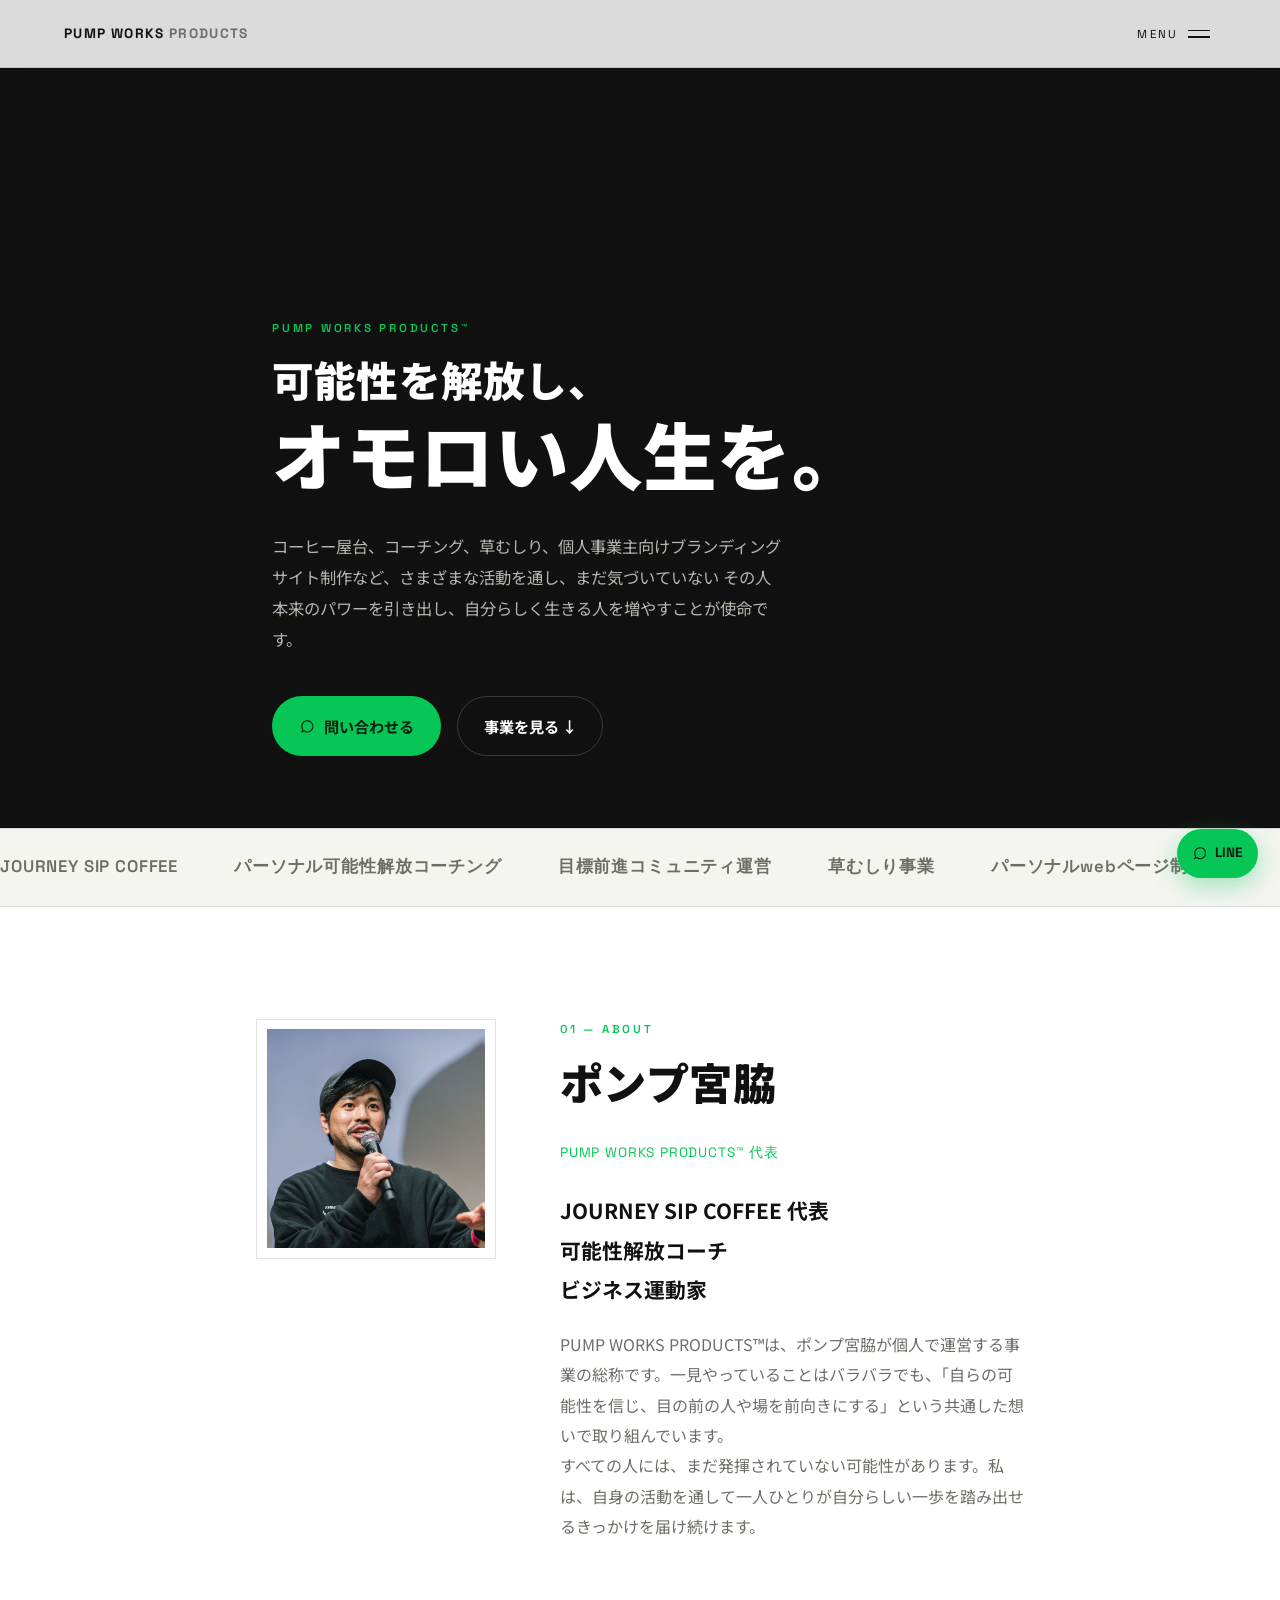
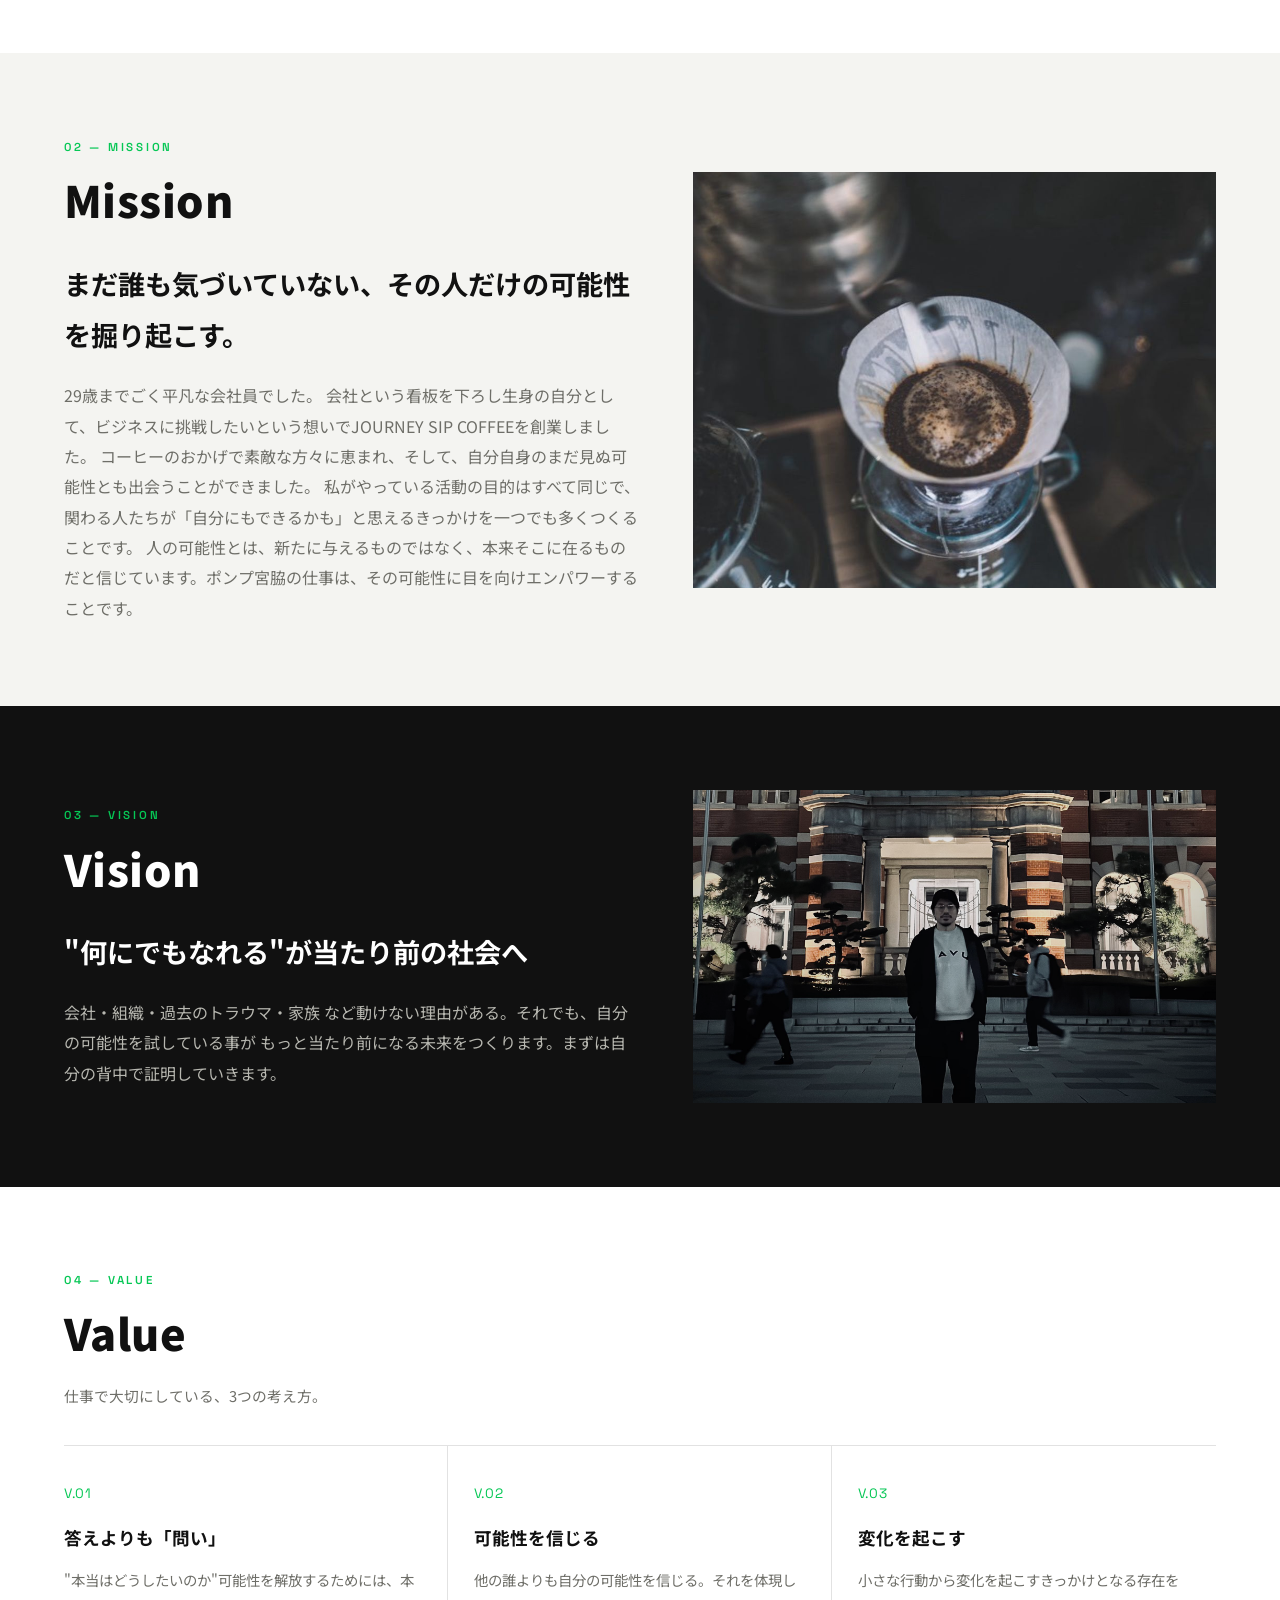
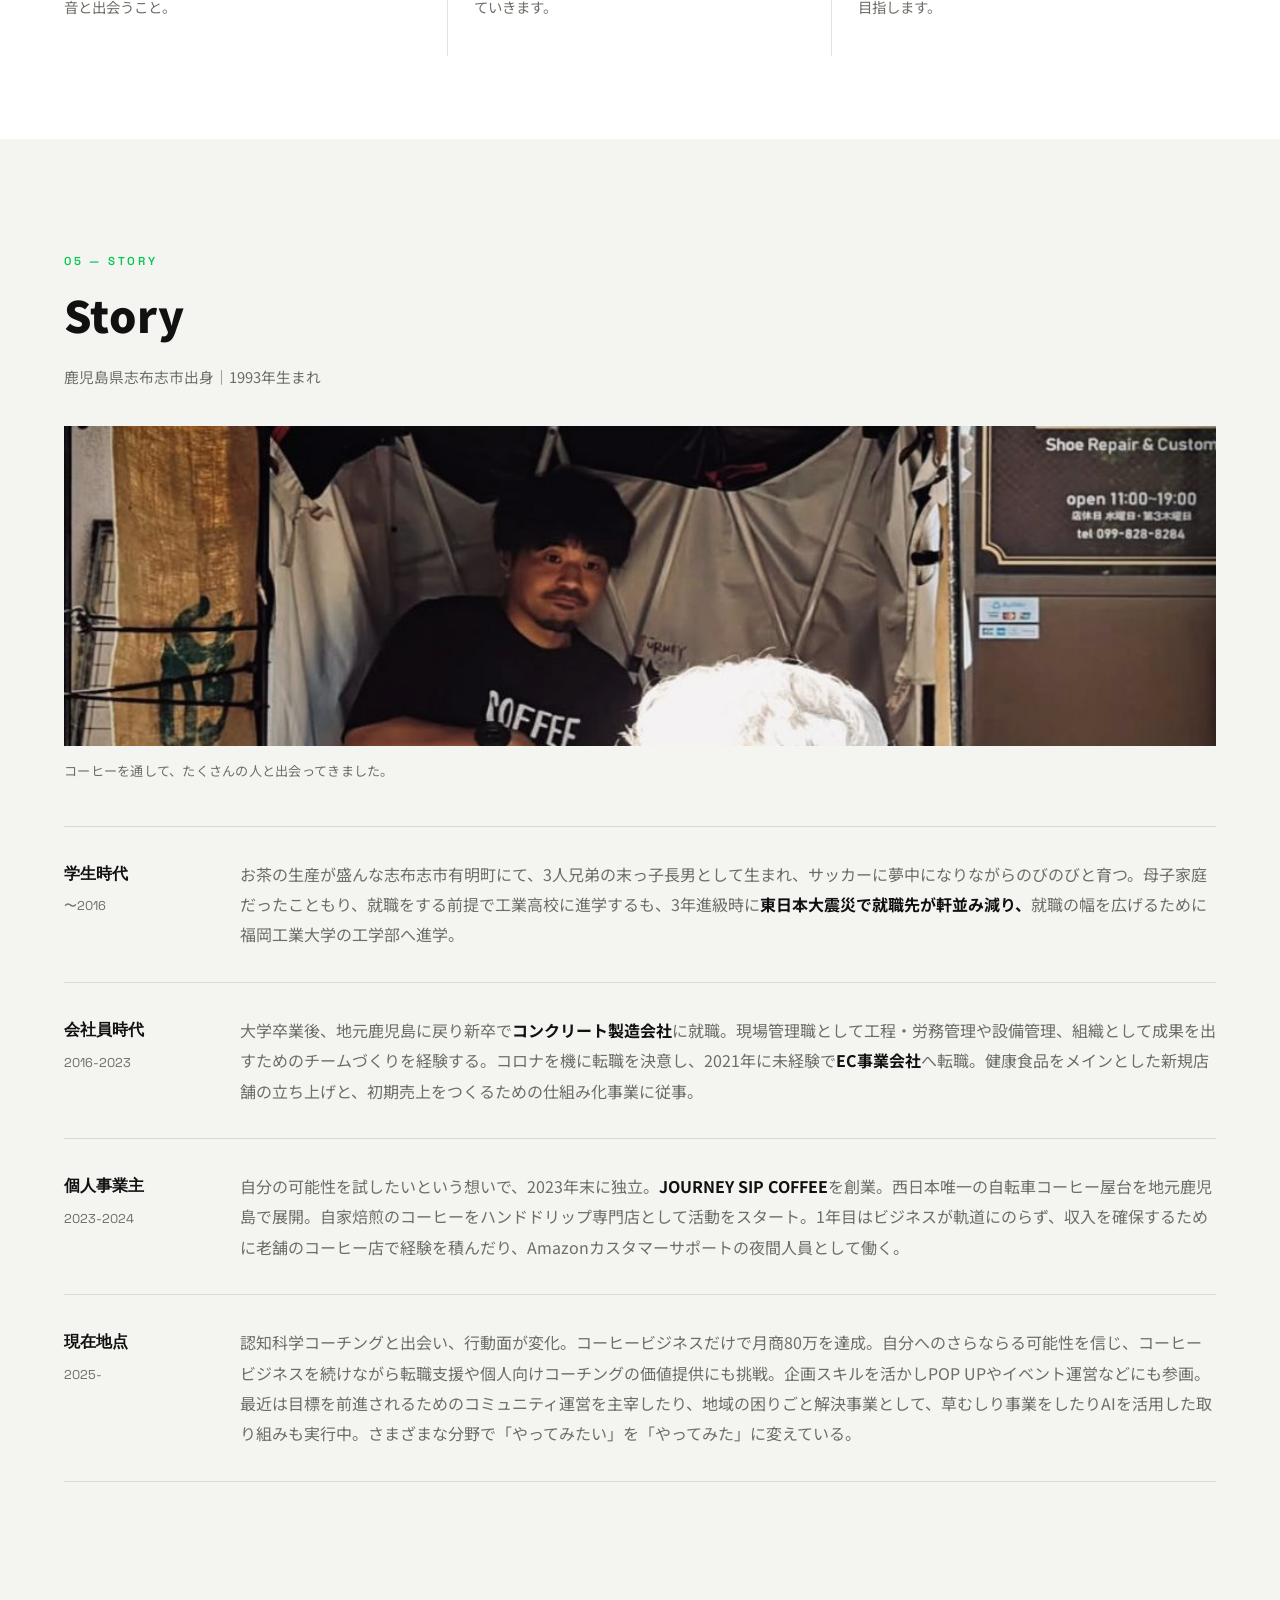
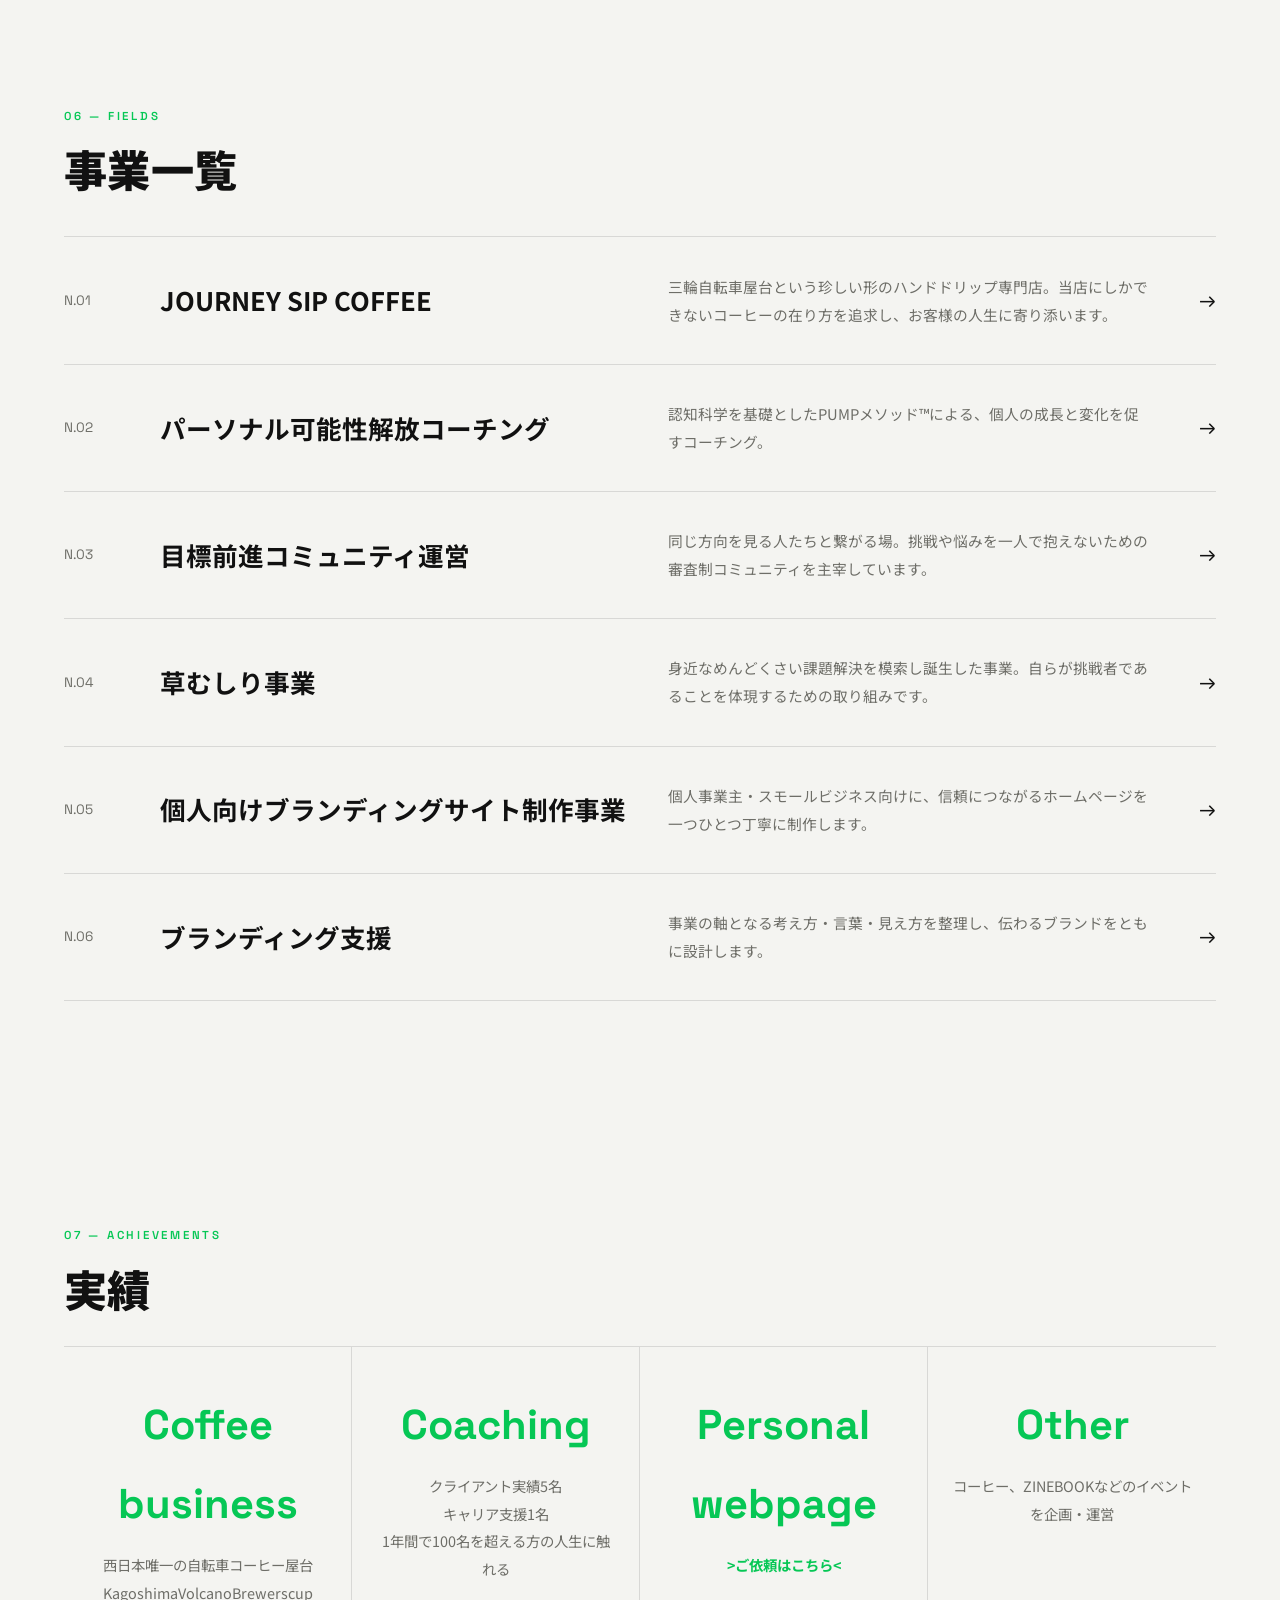
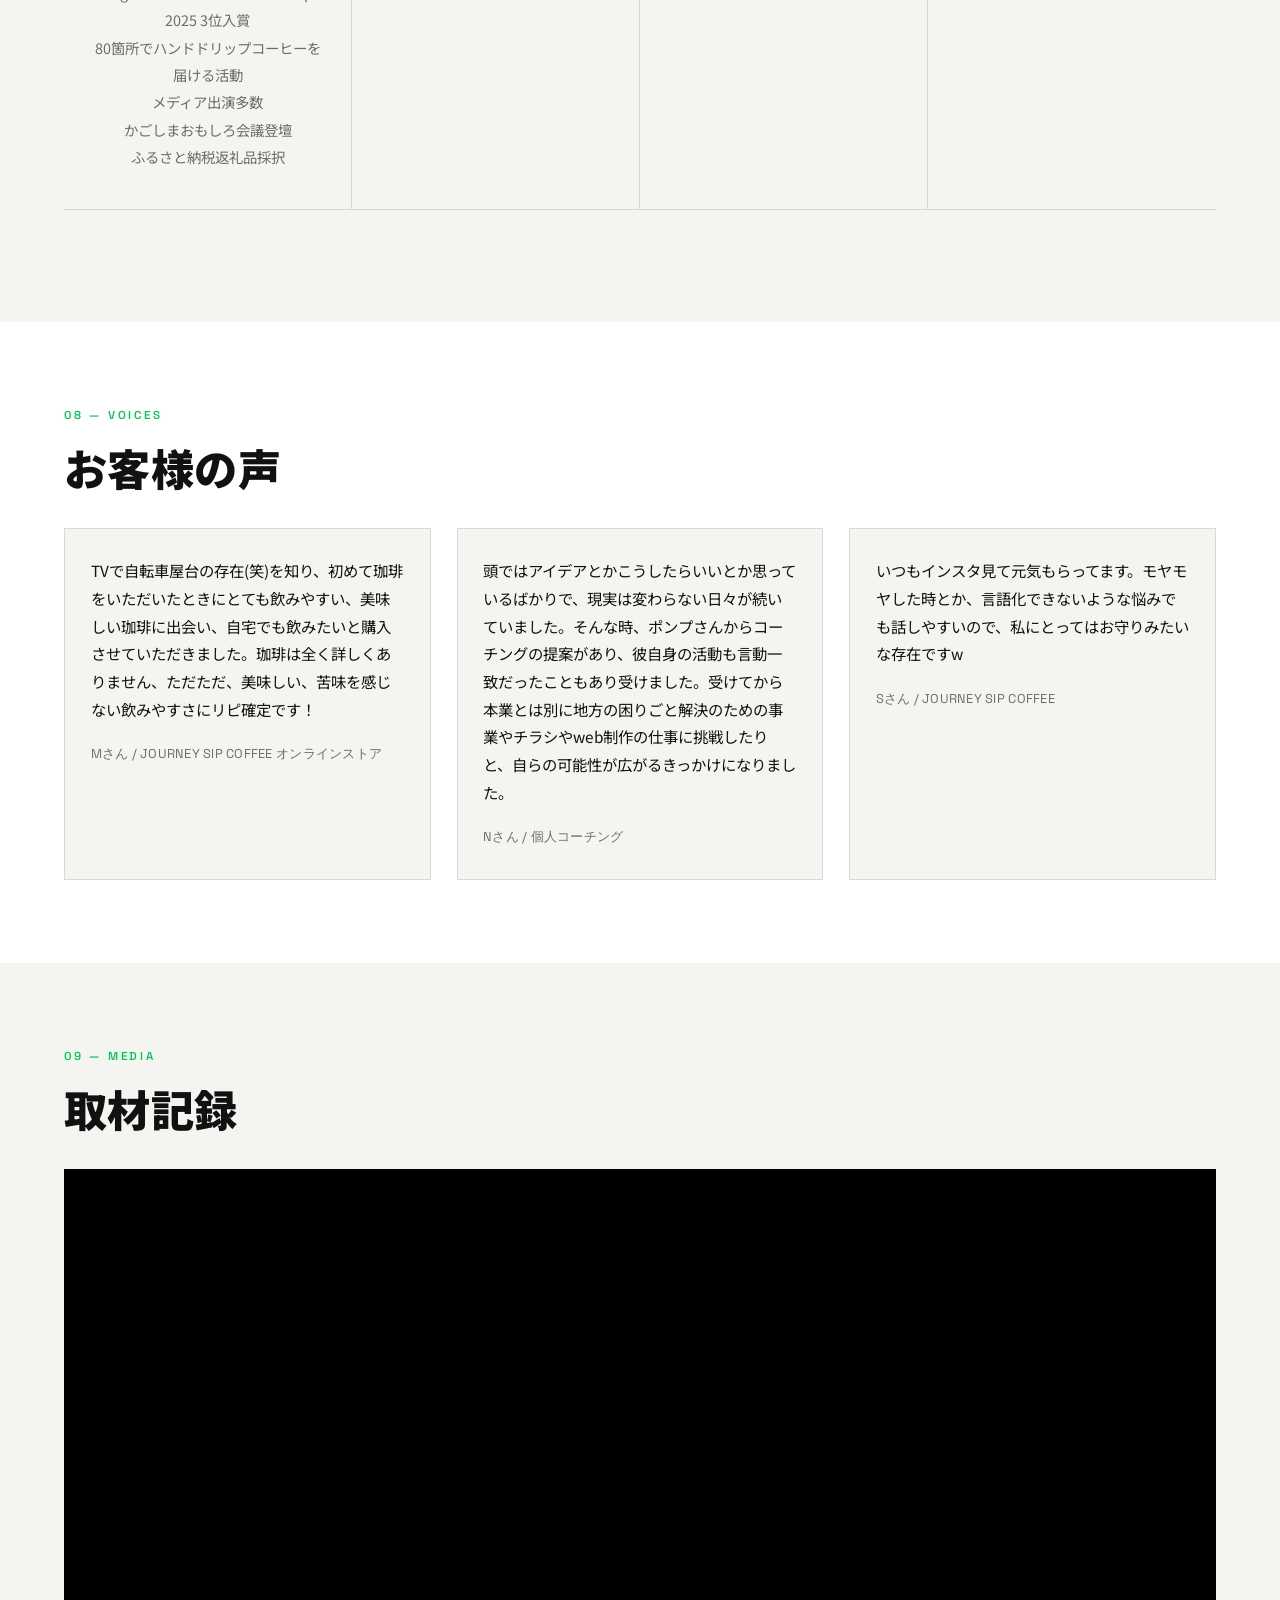
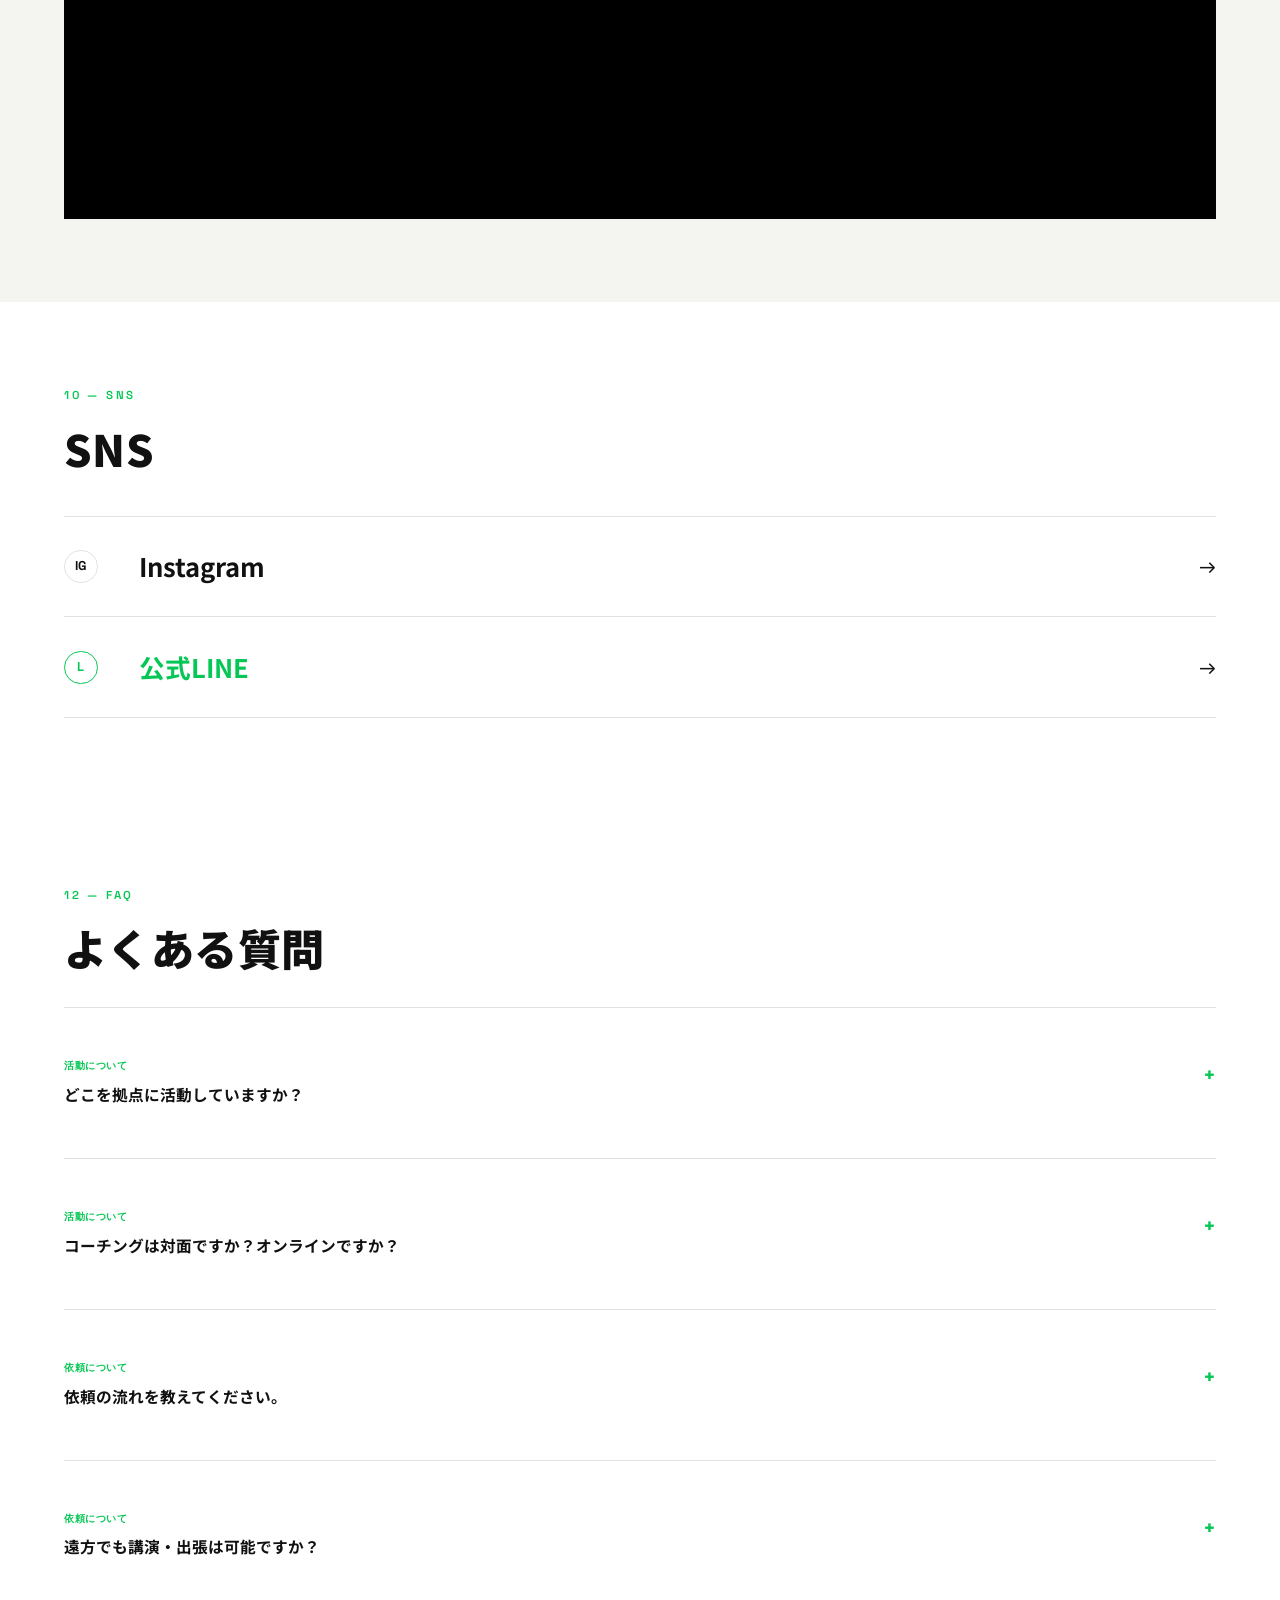
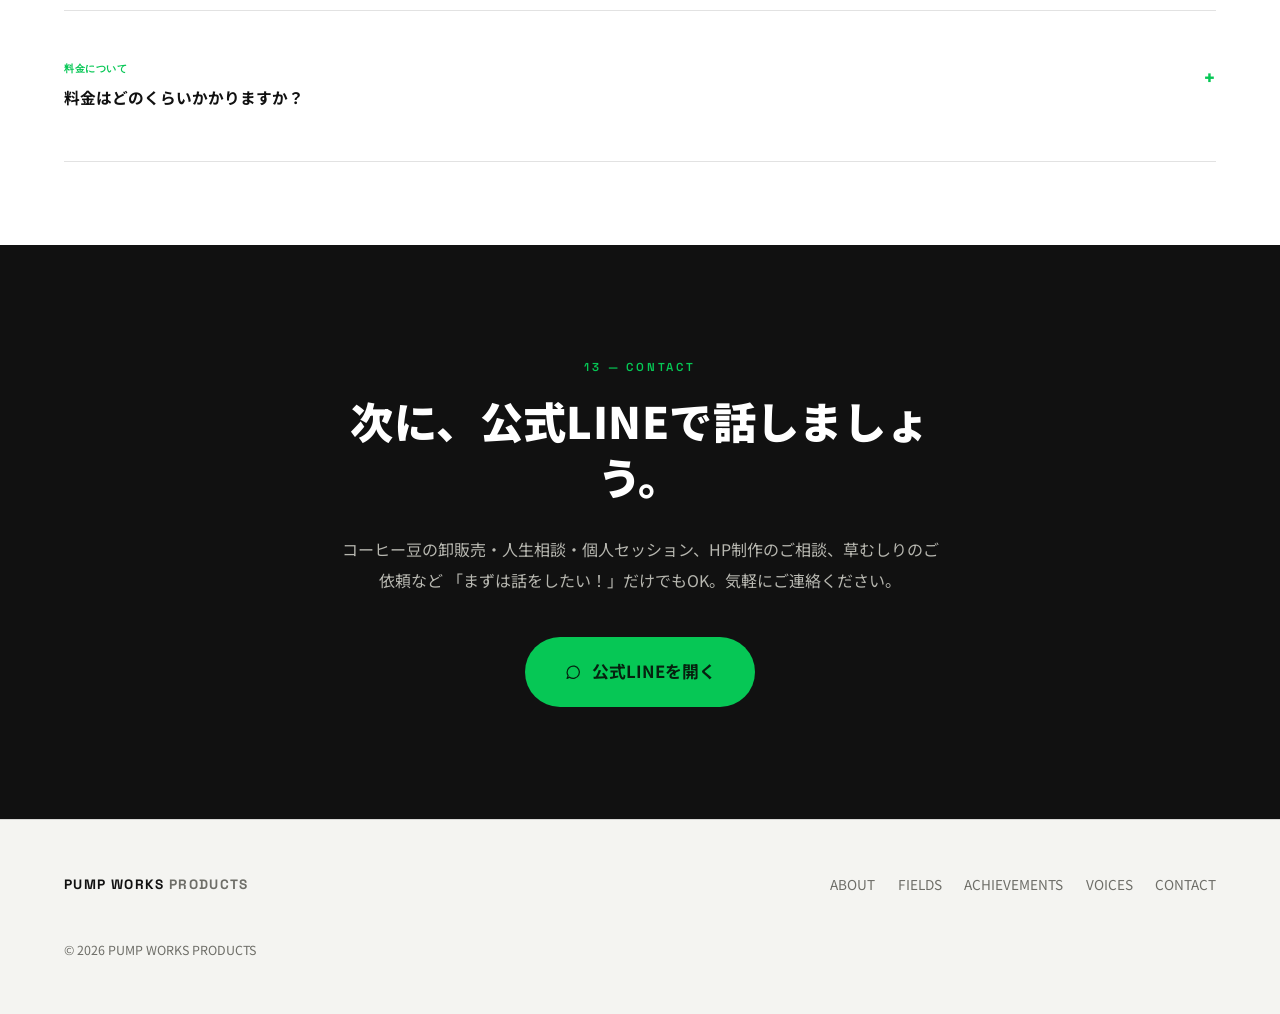
==== commit 18481091: "Update index.html" ====
--- a/index.html
+++ b/index.html
@@ -339,11 +339,13 @@
 <!-- ===== VIDEO ===== -->
 <section class="section section--compact section--video" id="video">
 <div class="wrap">
-<p class="eyebrow" data-reveal>09 — VIDEO</p>
-<h2 class="section-title" data-reveal>YouTube・動画</h2>
+<p class="eyebrow" data-reveal>09 — MEDIA</p>
+<h2 class="section-title" data-reveal>取材記録</h2>
 <div class="video-card" data-reveal>
 <div class="video-card__frame">
-<iframe src="https://www.youtube.com/embed/XJKXct-YKSk" title="ポンプ宮脇 動画" frameborder="0" allow="accelerometer; autoplay; clipboard-write; encrypted-media; gyroscope; picture-in-picture" allowfullscreen loading="lazy"></iframe>
+<iframe src="https://www.youtube.com/embed/XJKXct-YKSk" title="ポンプ宮脇動画" frameborder="0" allow="accelerometer; autoplay; clipboard-write; encrypted-media; gyroscope; picture-in-picture" allowfullscreen loading="lazy"></iframe>
+<iframe src="https://youtu.be/PX7jetBkLJM?si=RZHnUyEQVTDGYHiY" title="coffeeday" frameborder="0" allow="accelerometer; autoplay; clipboard-write; encrypted-media; gyroscope; picture-in-picture" allowfullscreen loading="lazy"></iframe>
+
 </div>
 </div>
 </div>
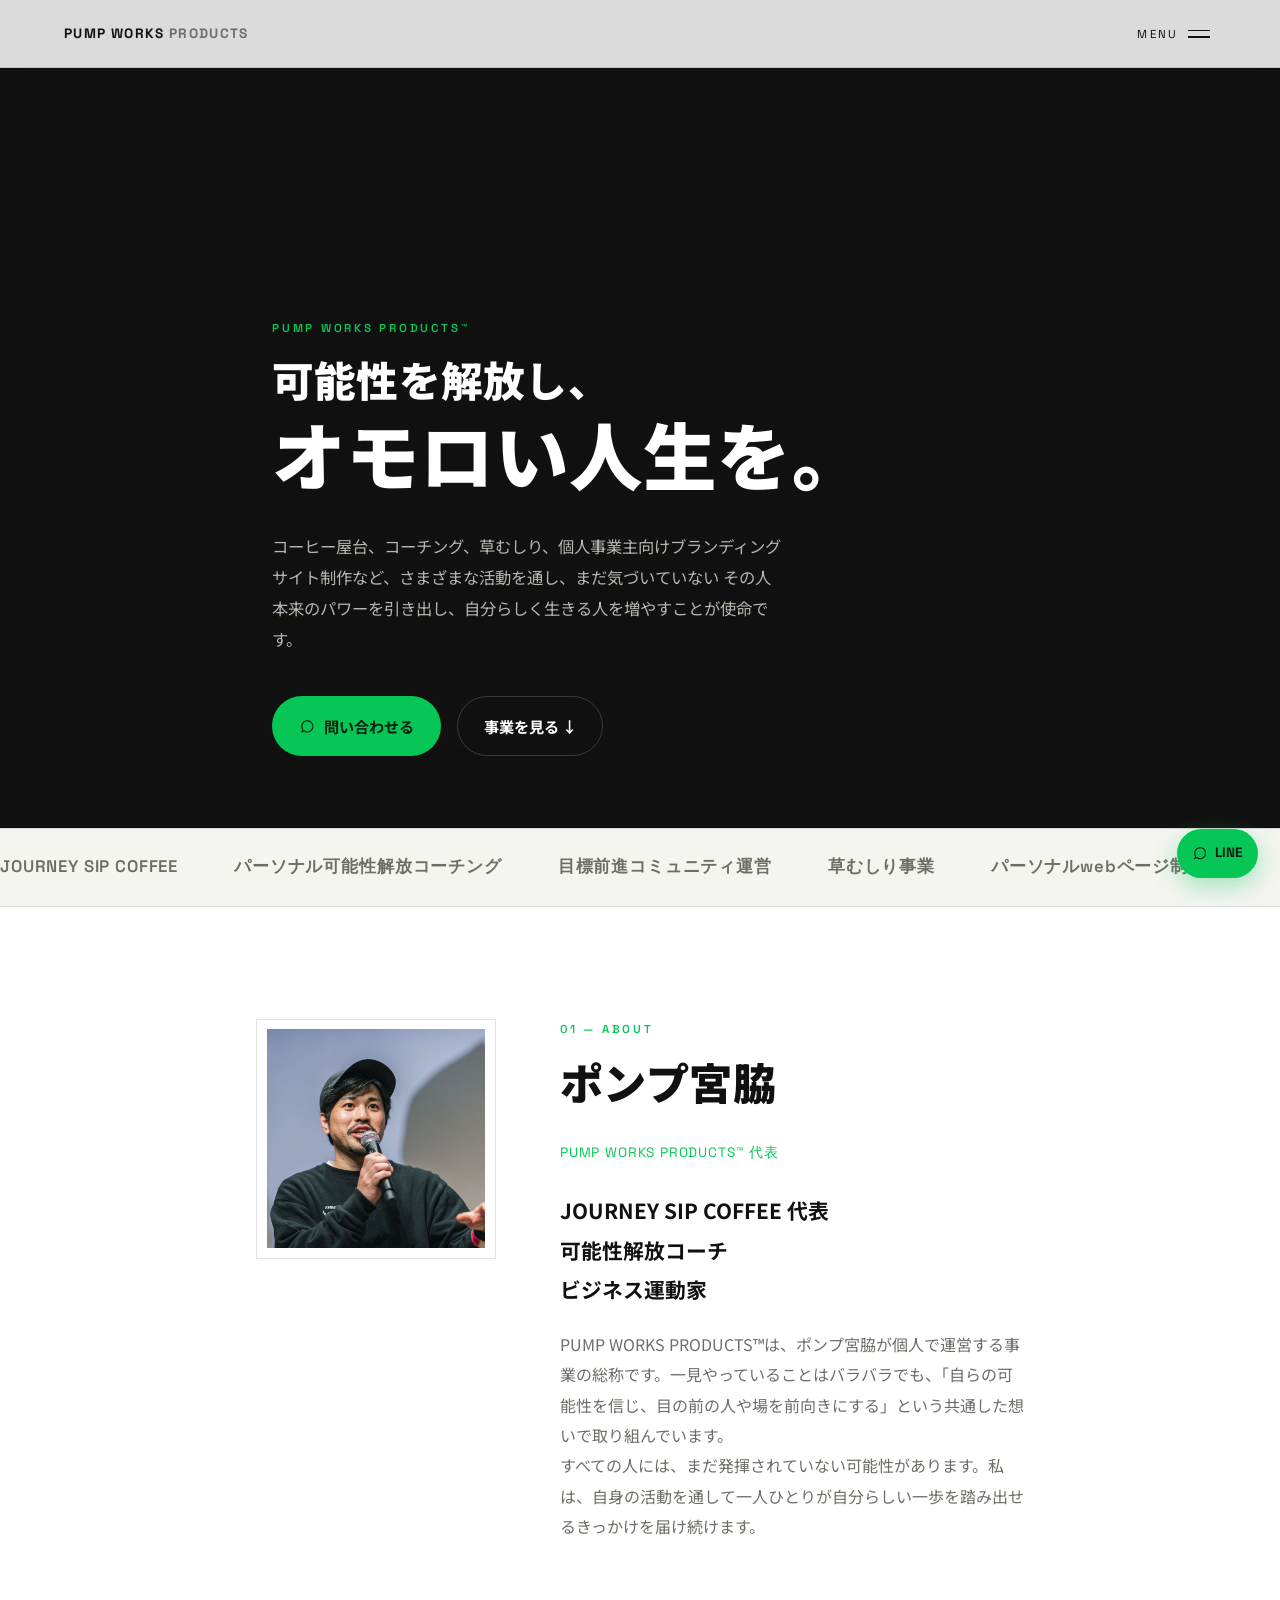
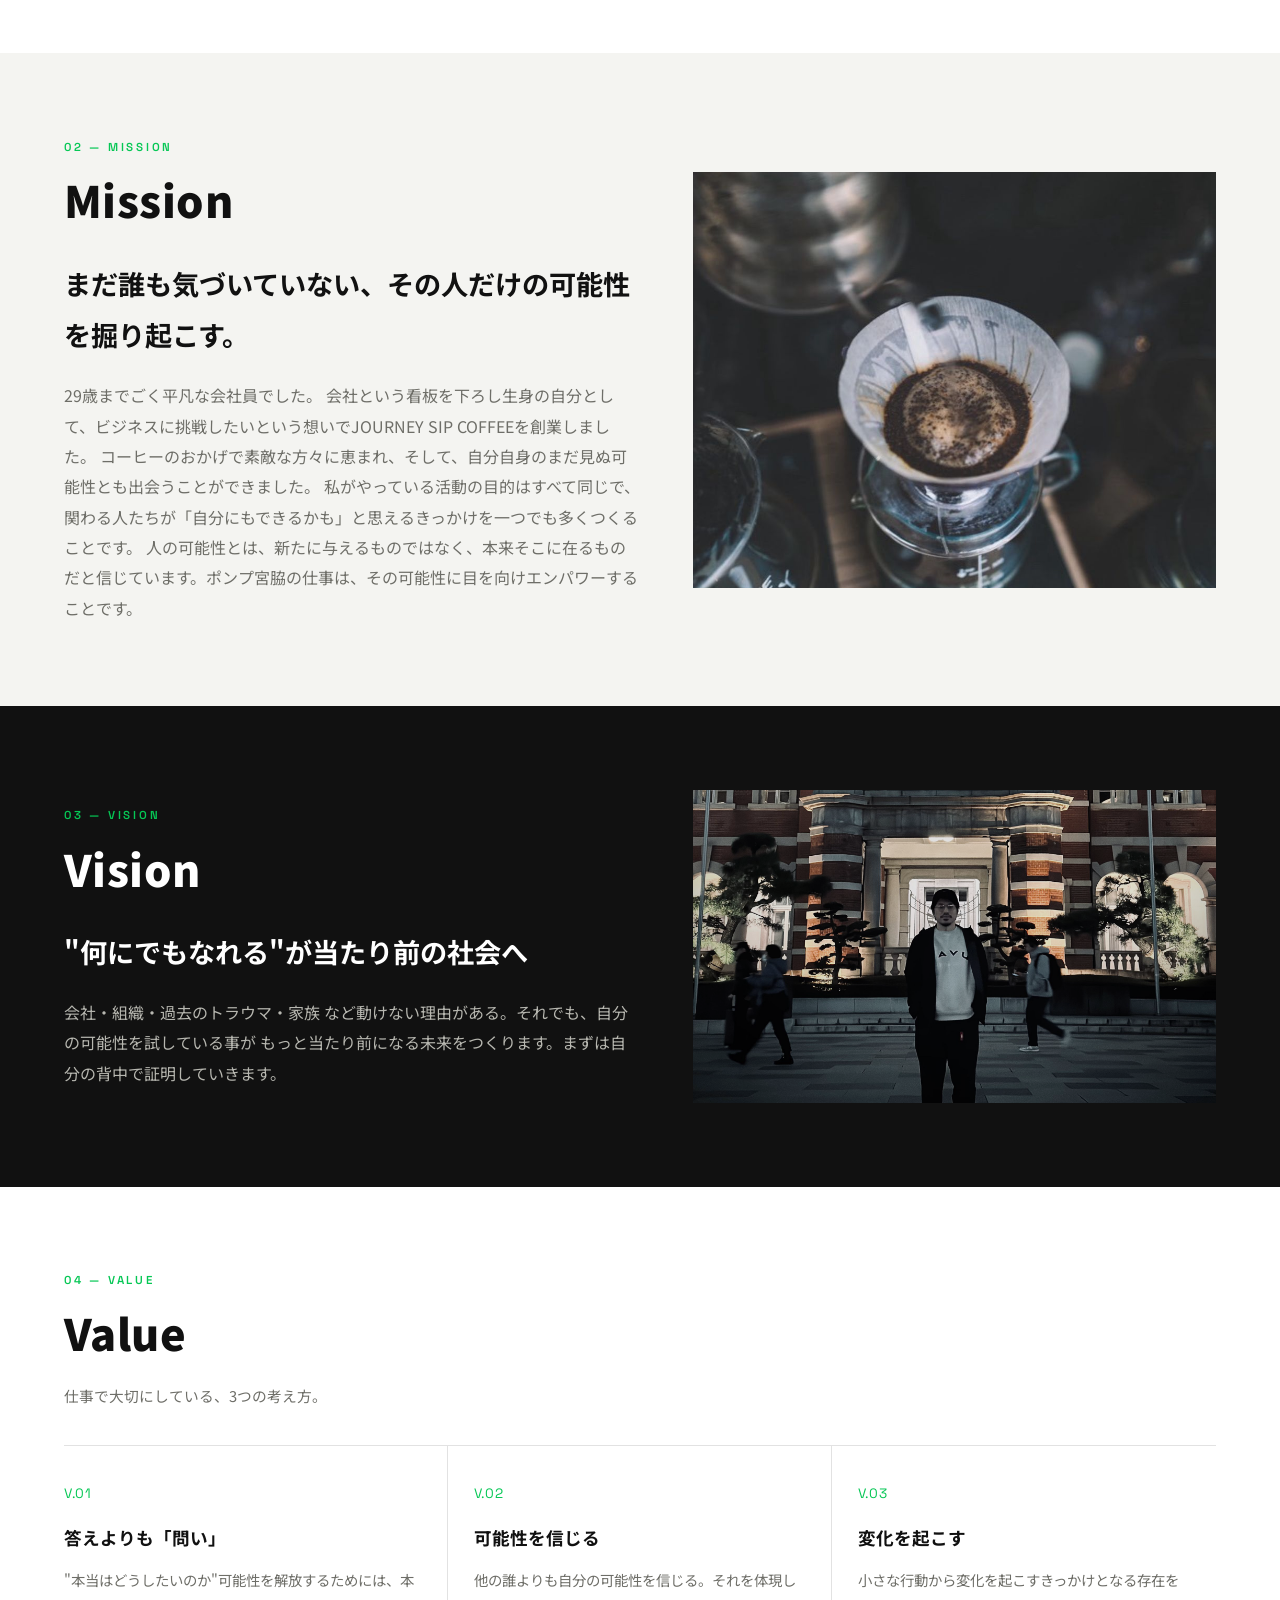
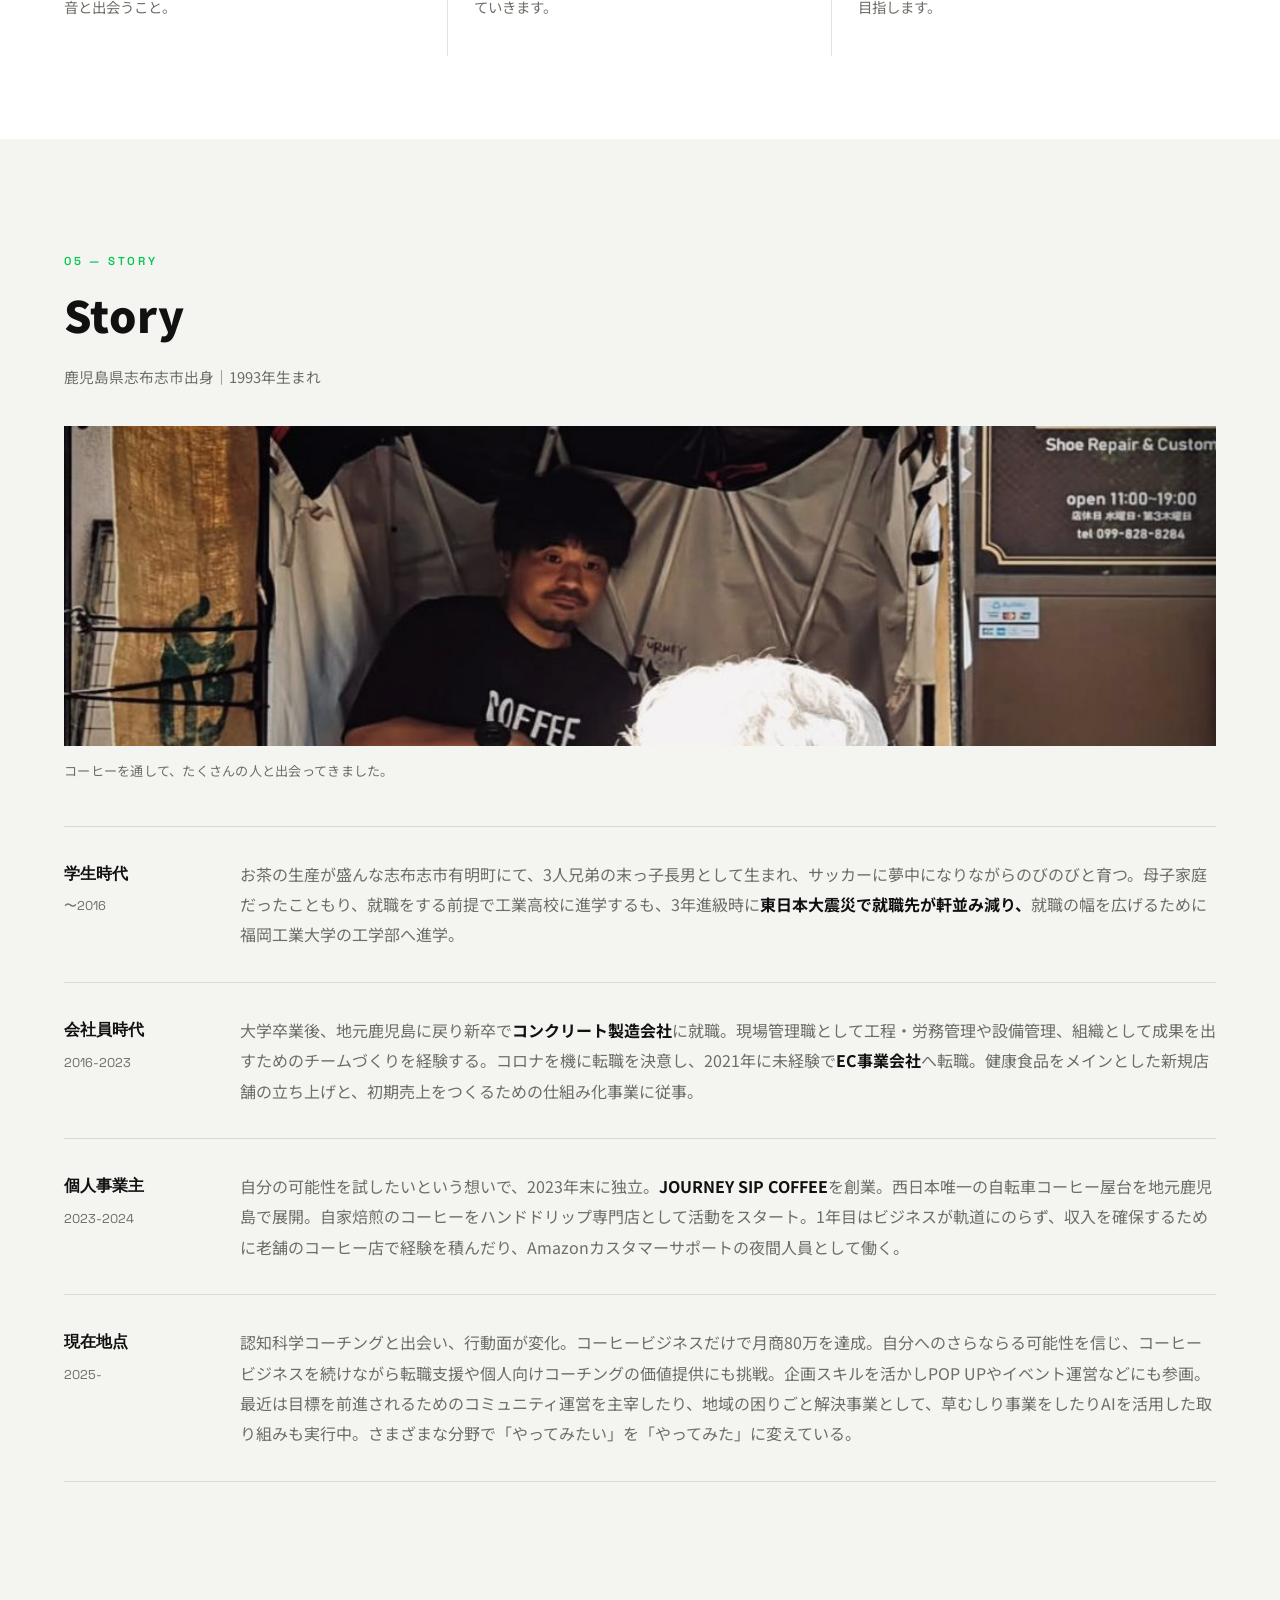
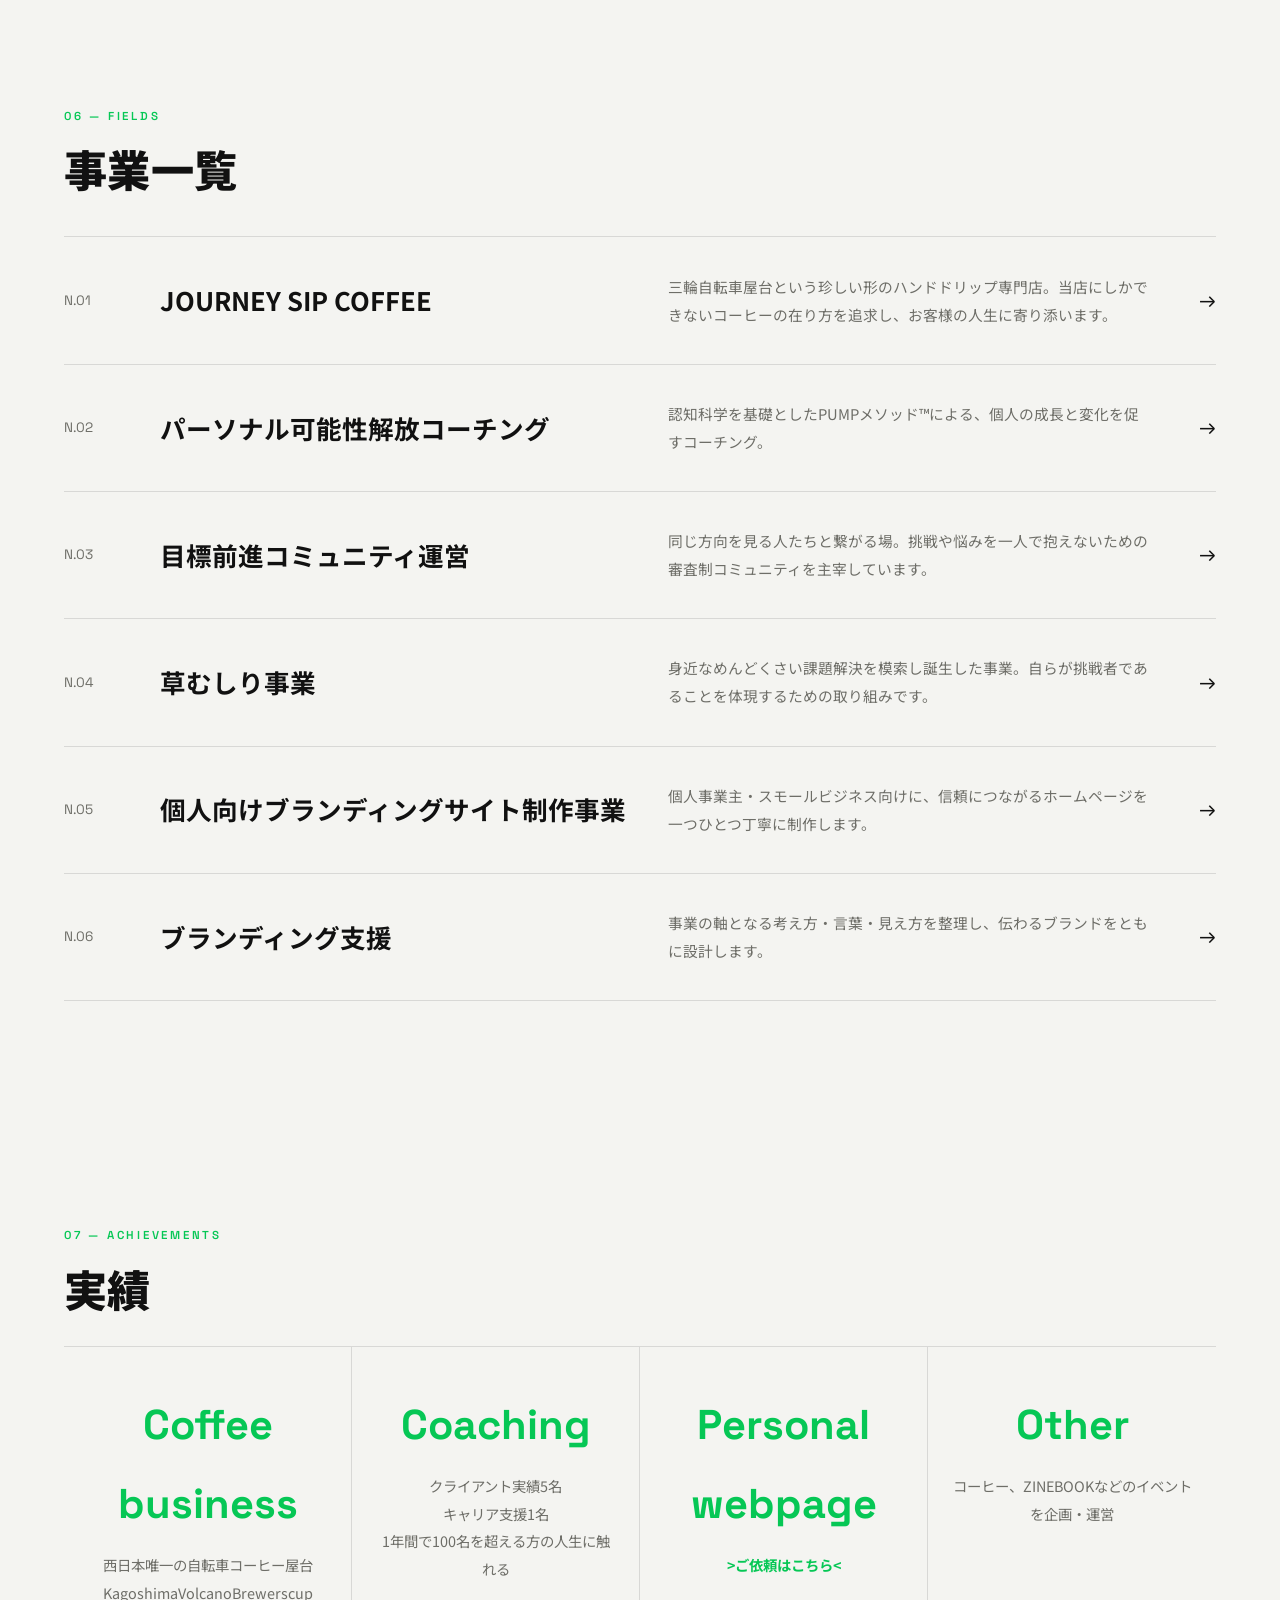
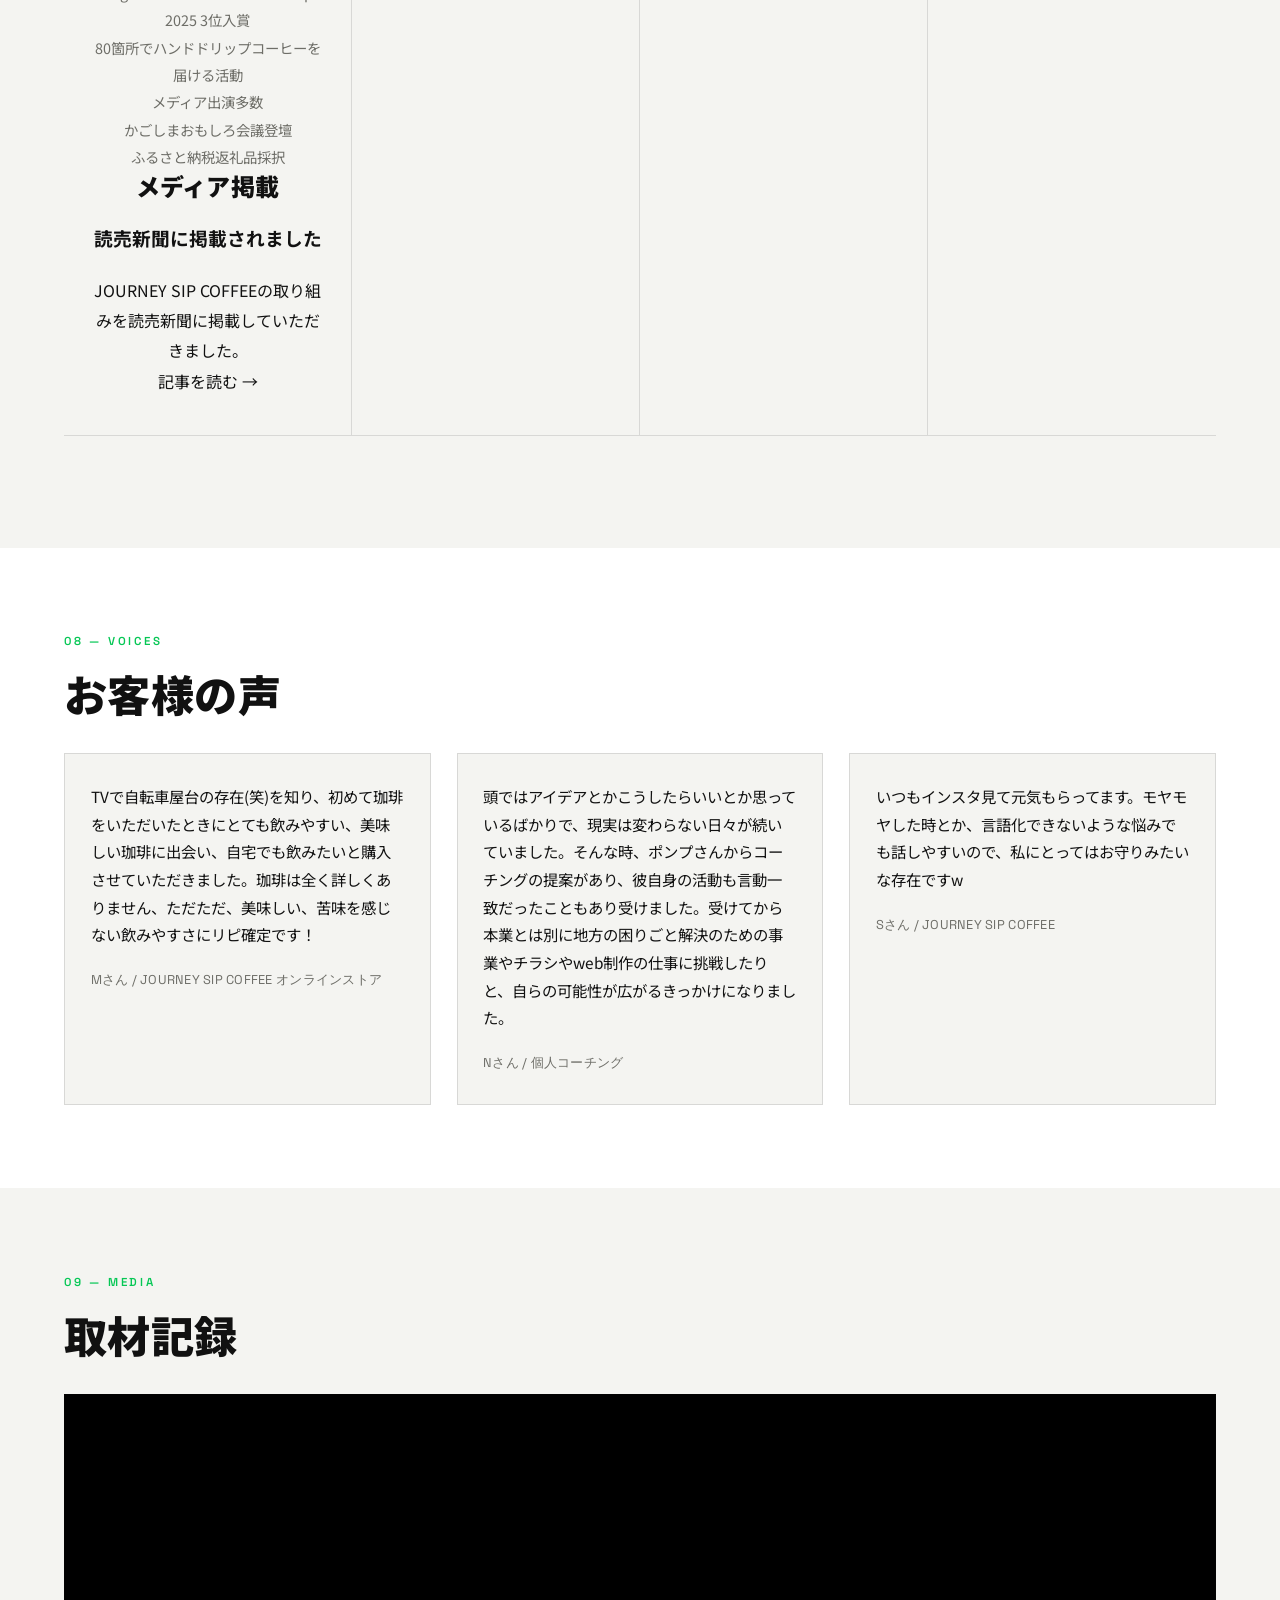
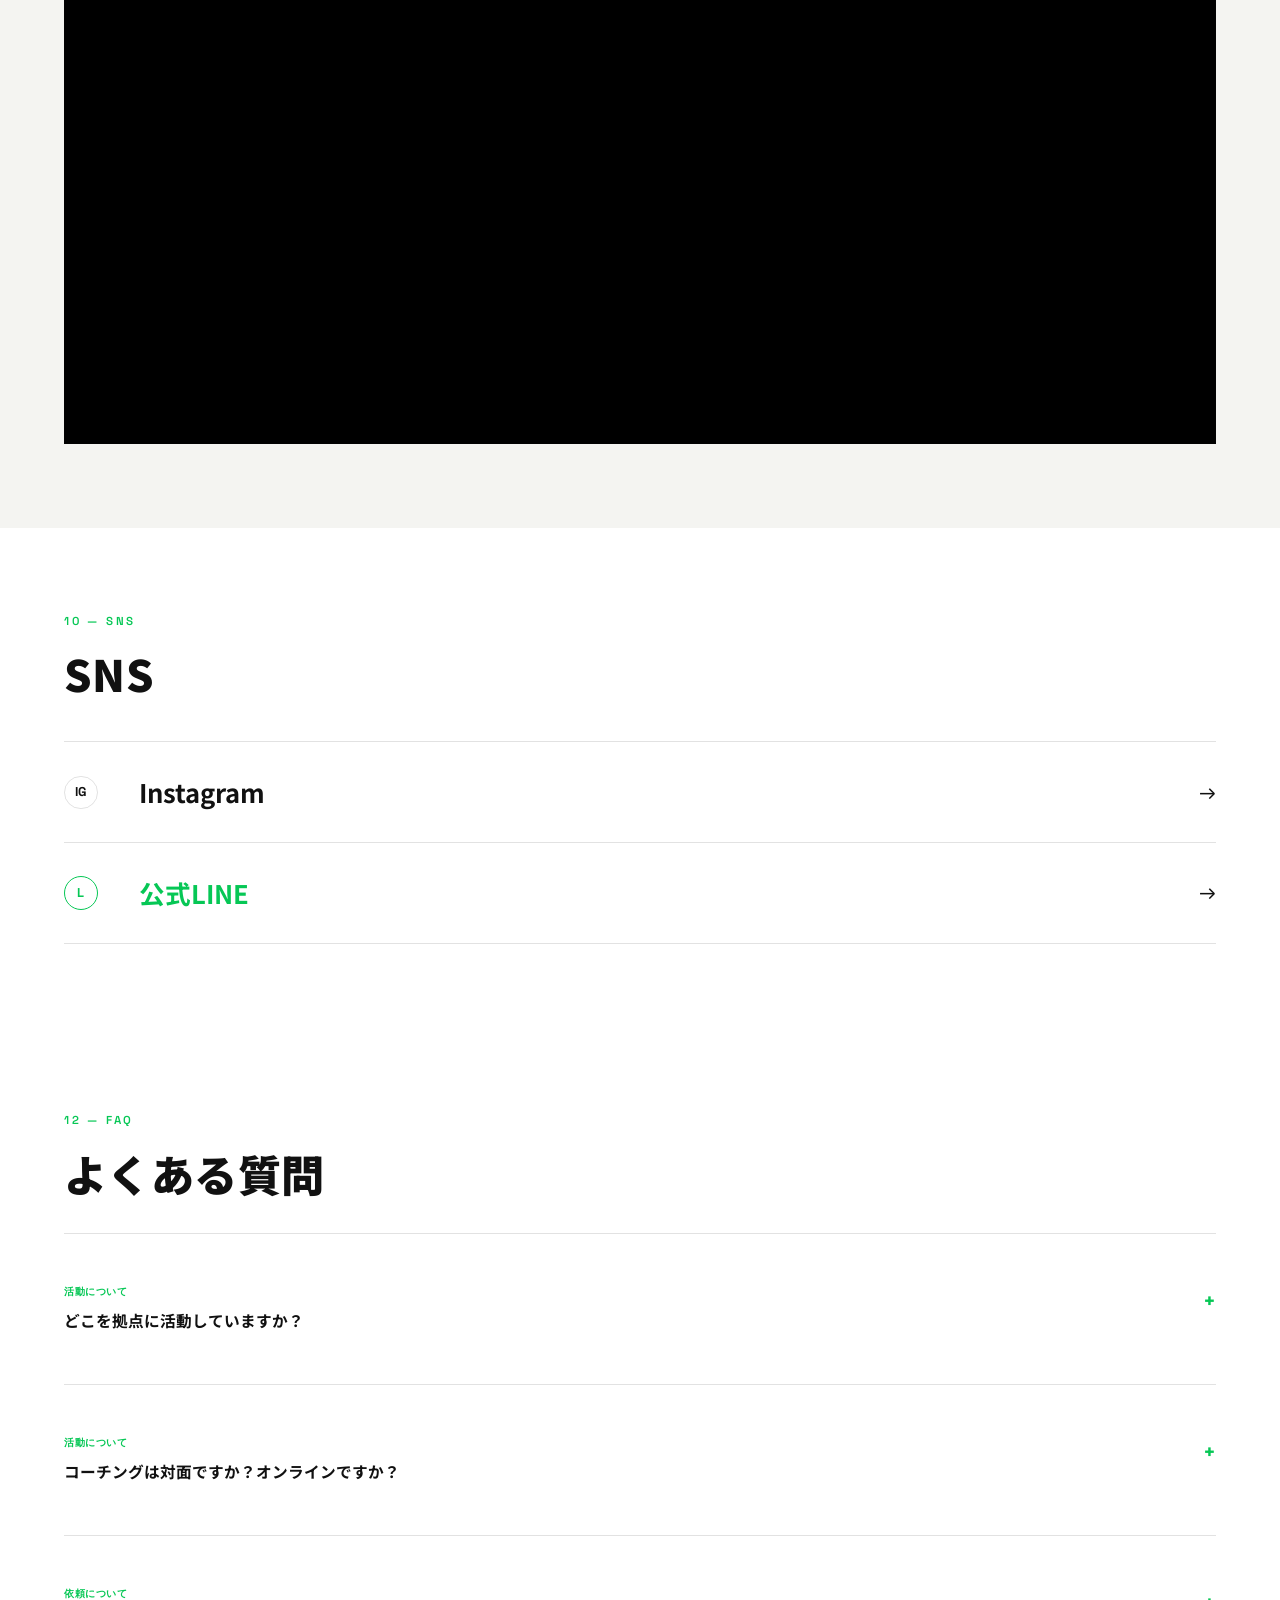
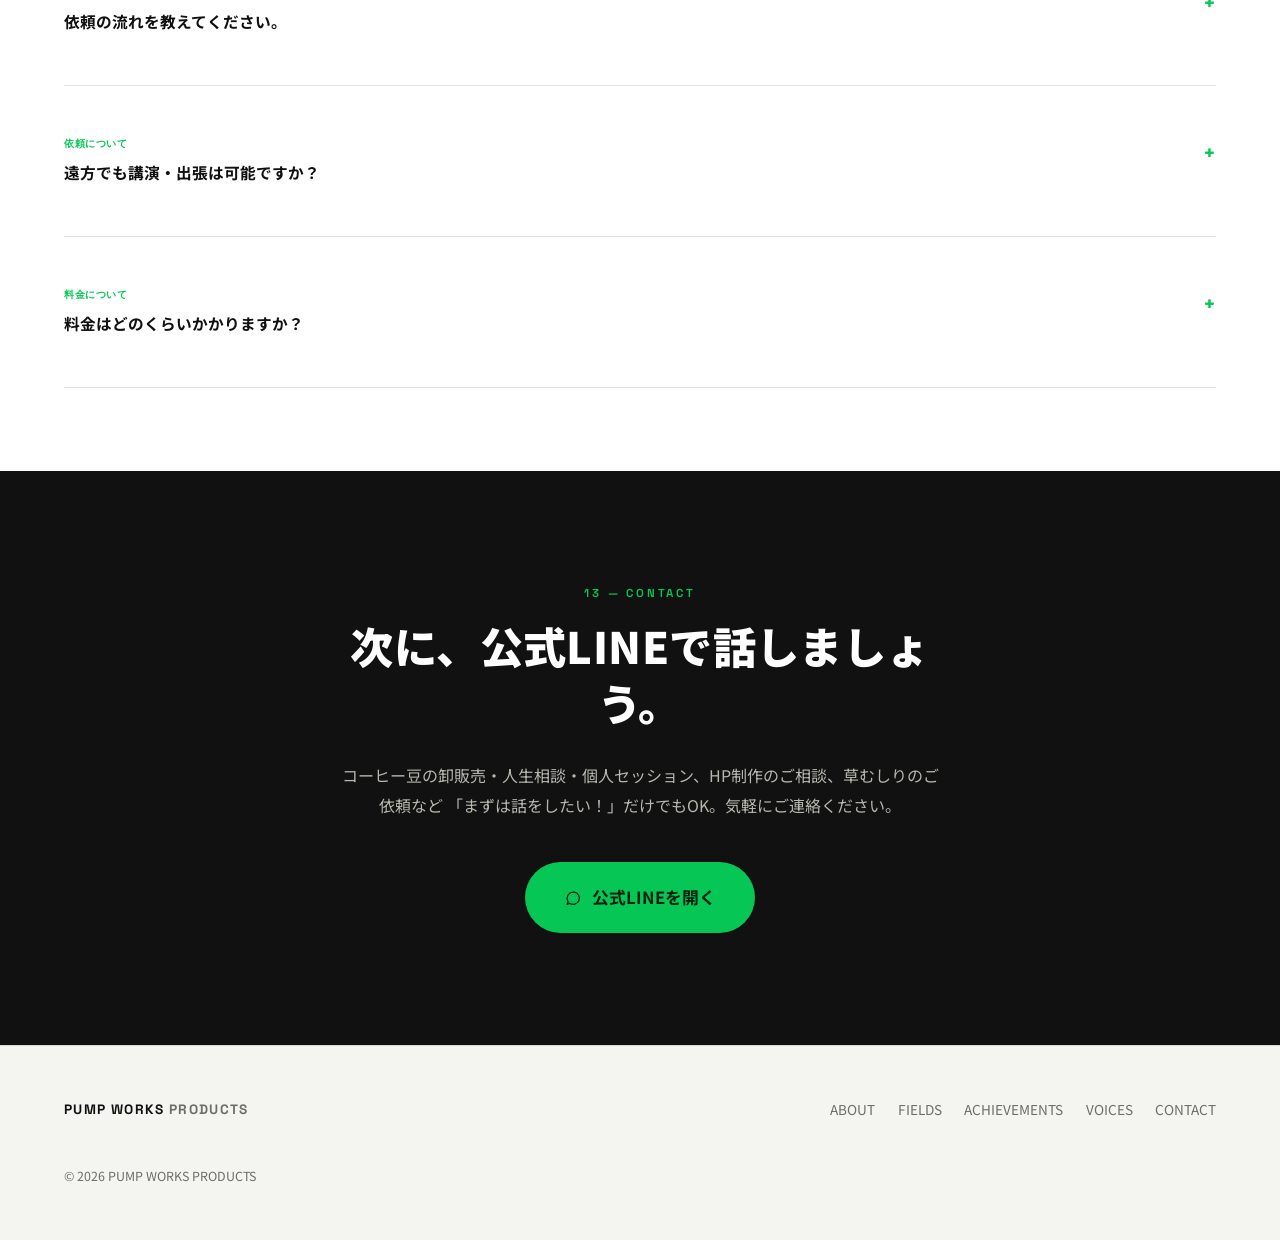
==== commit 439ffb00: "Update index.html" ====
--- a/index.html
+++ b/index.html
@@ -288,6 +288,22 @@
 メディア出演多数<br>
 かごしまおもしろ会議登壇<br>
 ふるさと納税返礼品採択
+<section class="media">
+  <h2>メディア掲載</h2>
+
+  <div class="media-card">
+    <h3>読売新聞に掲載されました</h3>
+    <p>
+      JOURNEY SIP COFFEEの取り組みを読売新聞に掲載していただきました。
+    </p>
+
+    <a href="https://www.yomiuri.co.jp/local/kagoshima/news/20260314-GYTNT00116/"
+       target="_blank"
+       rel="noopener noreferrer">
+      記事を読む →
+    </a>
+  </div>
+</section>
 </p>
 </div>
 <div class="stat-block">
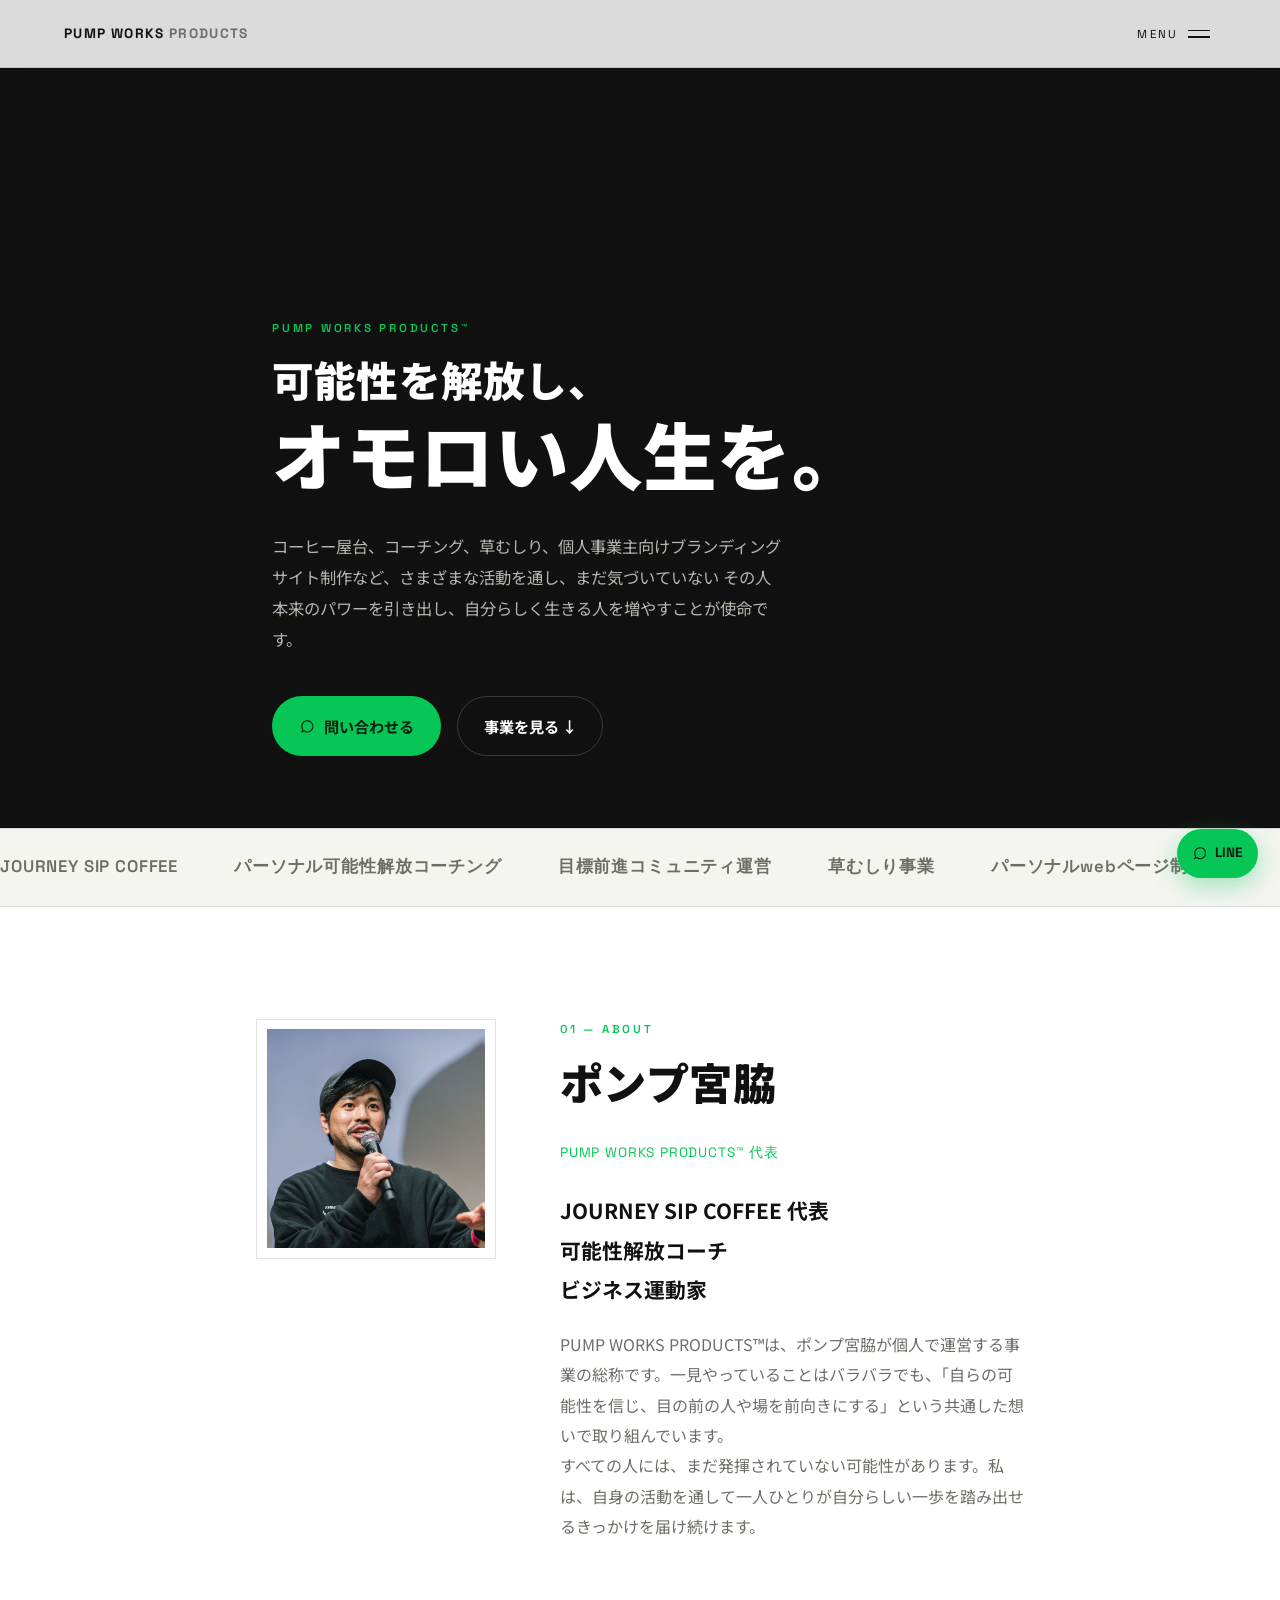
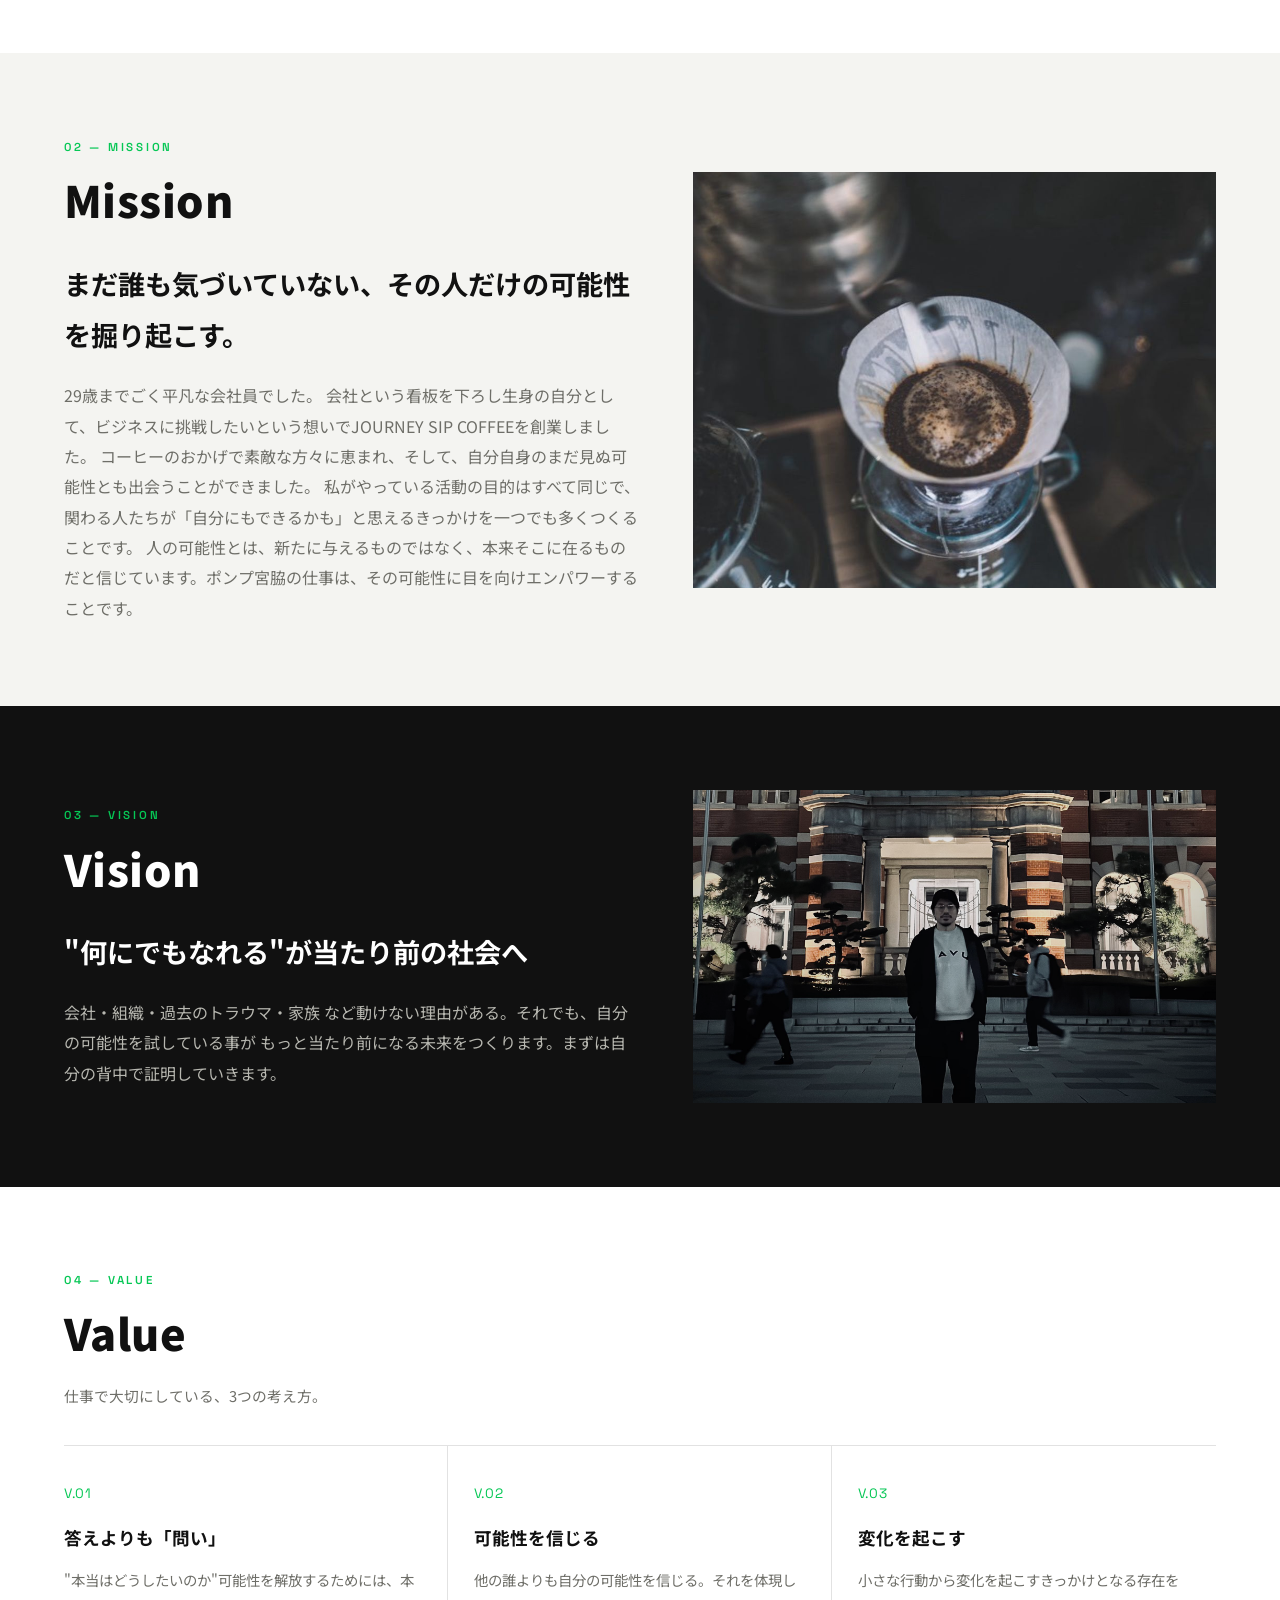
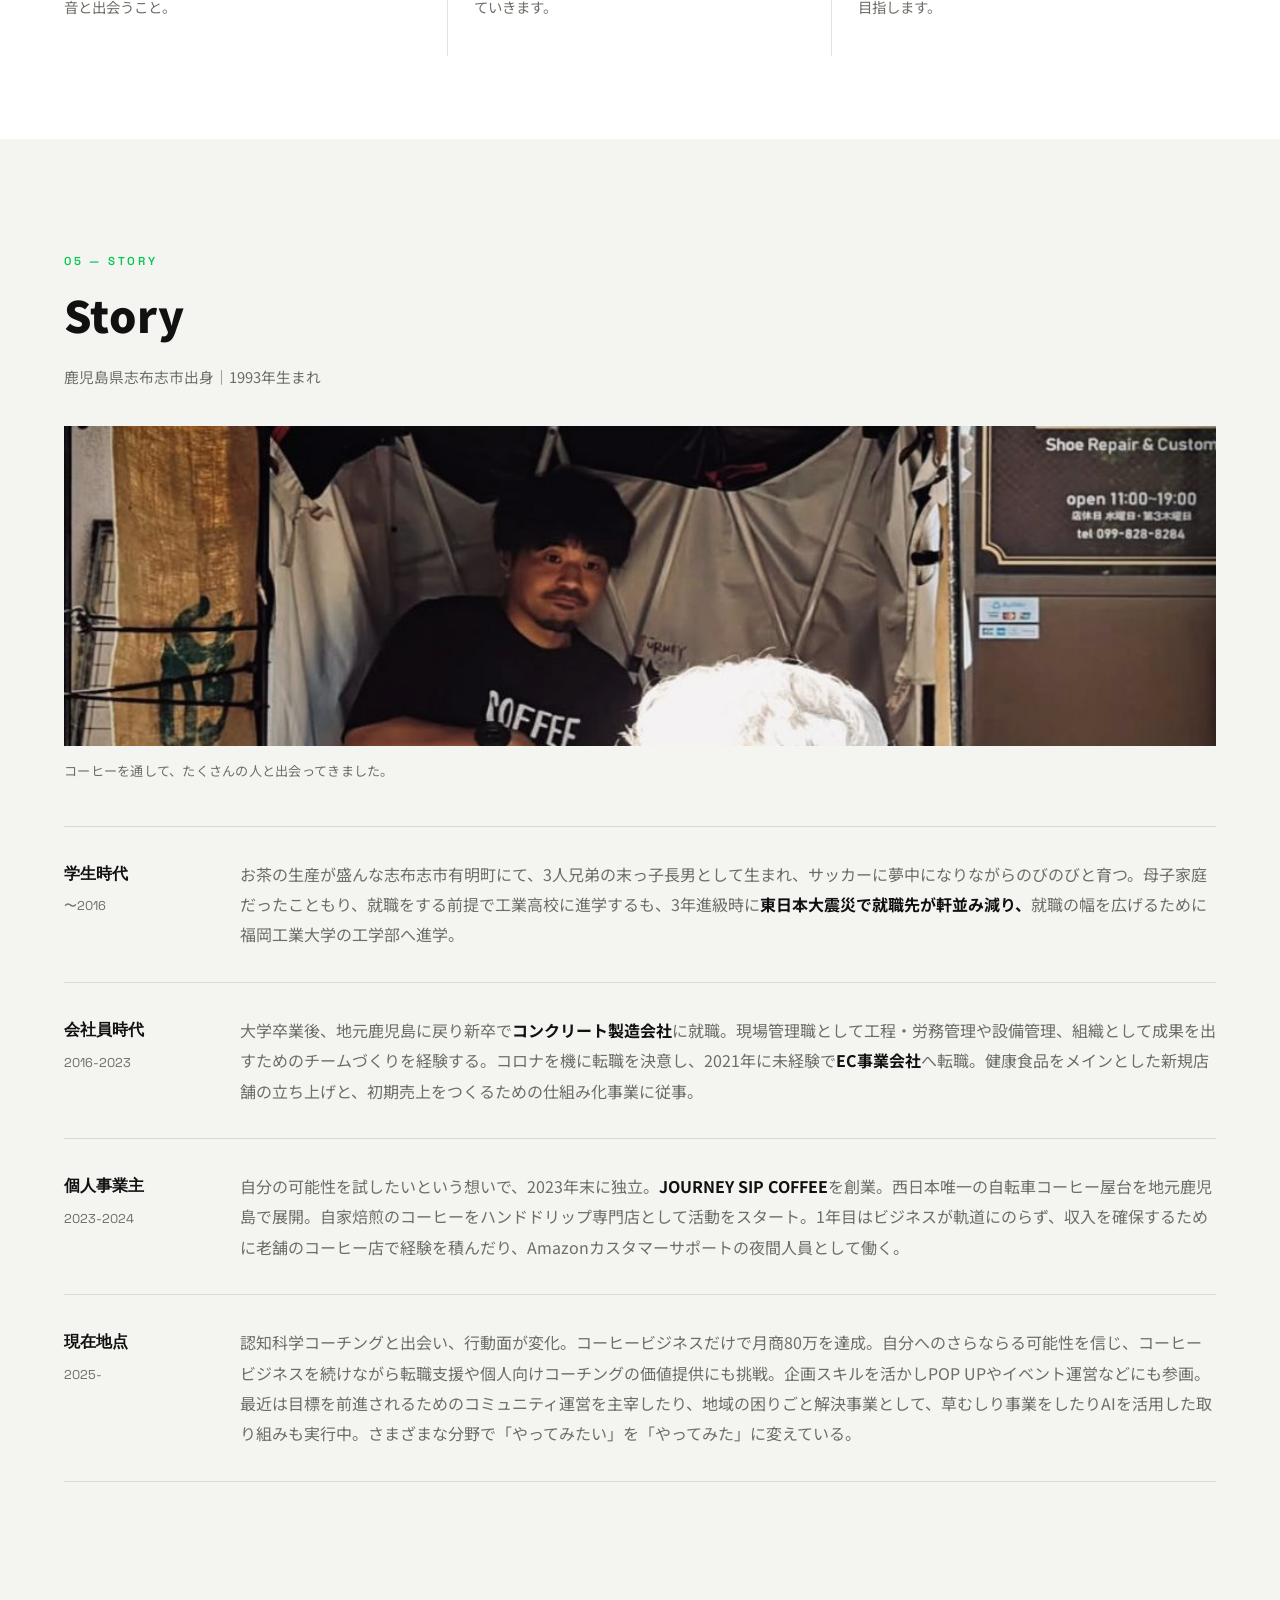
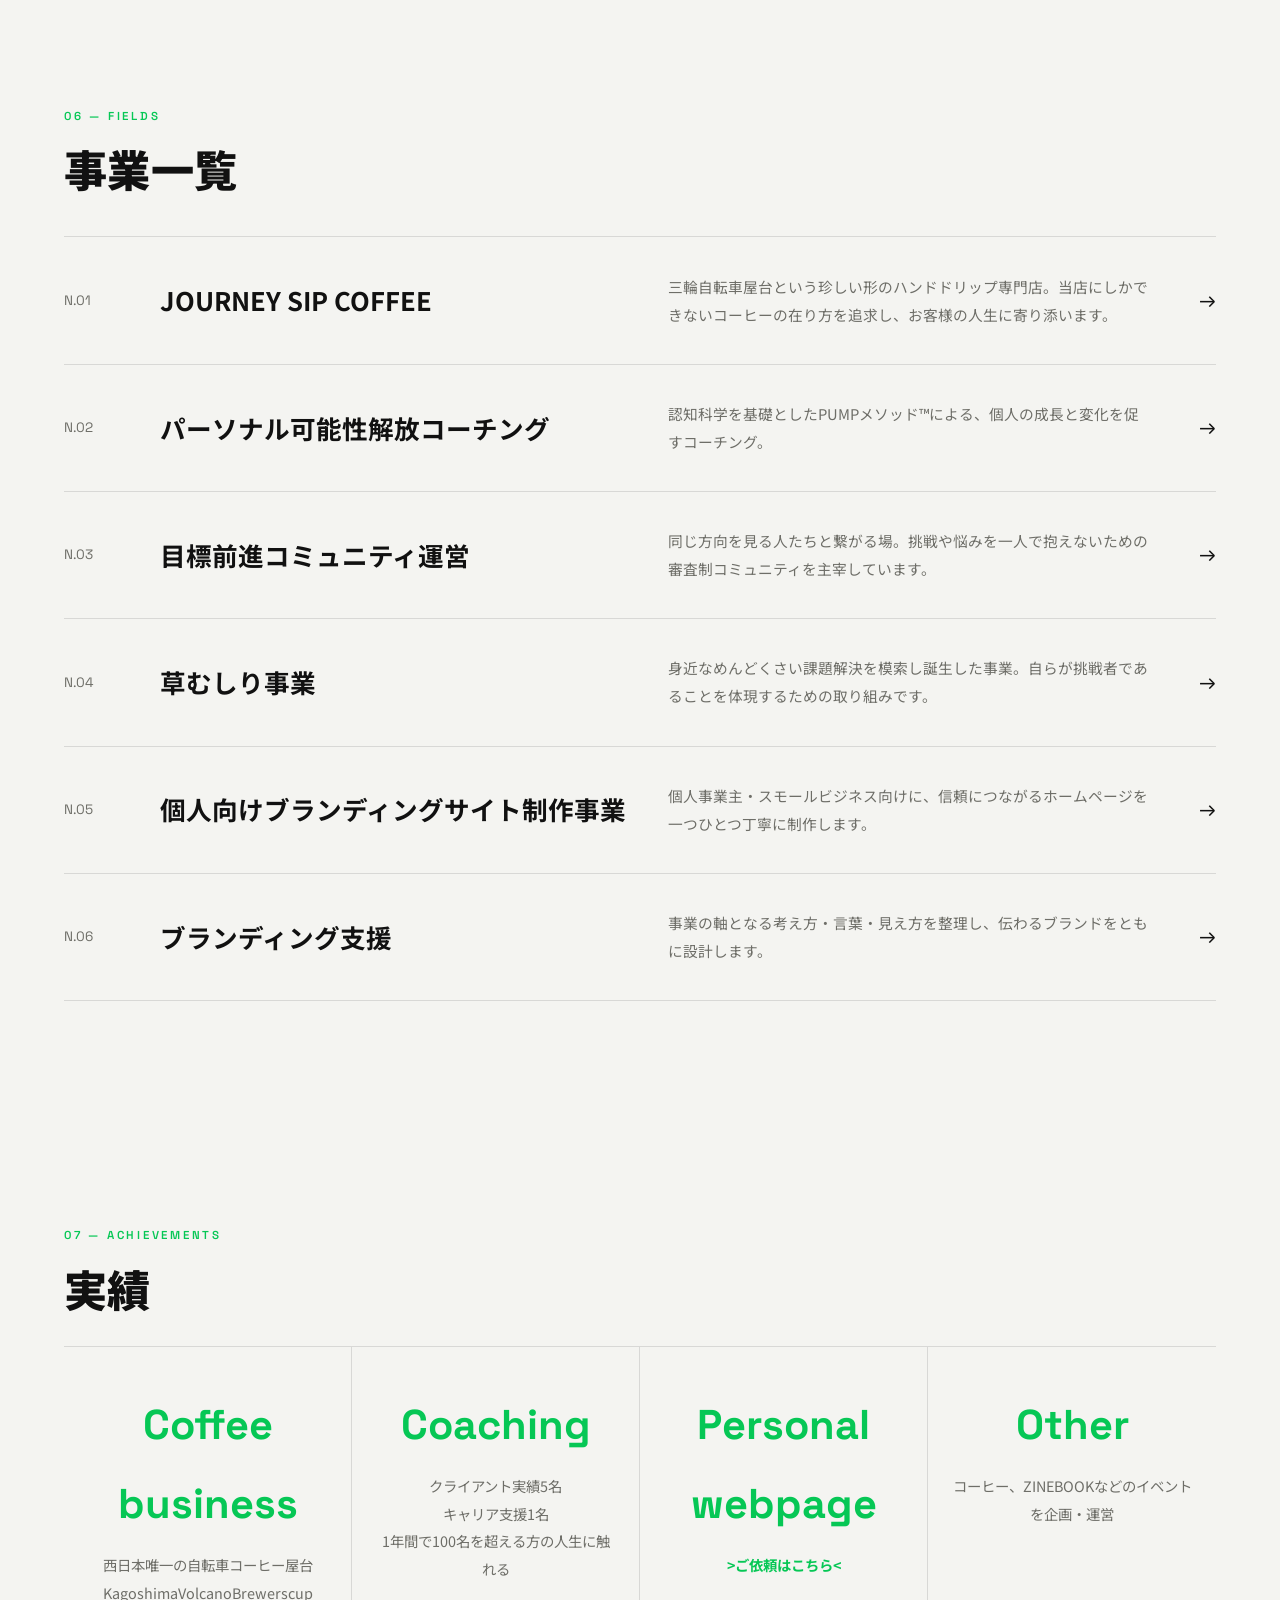
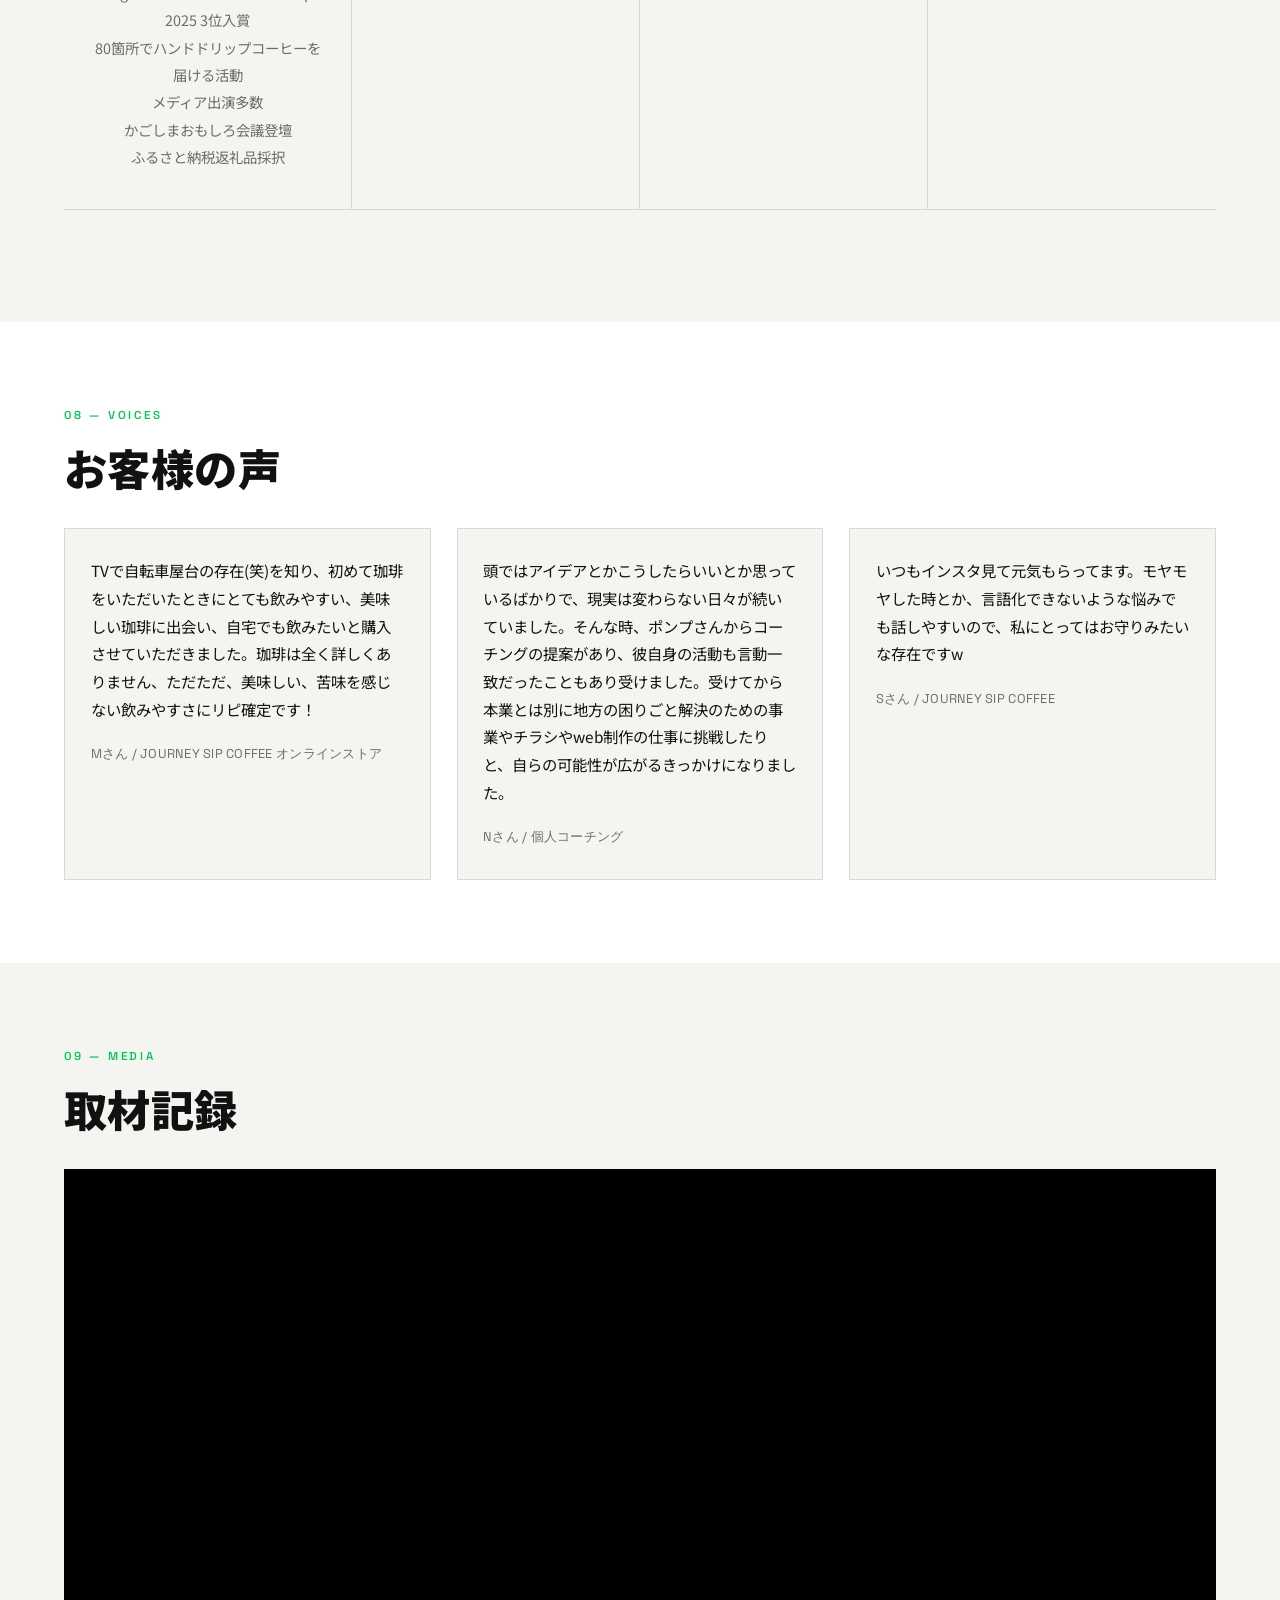
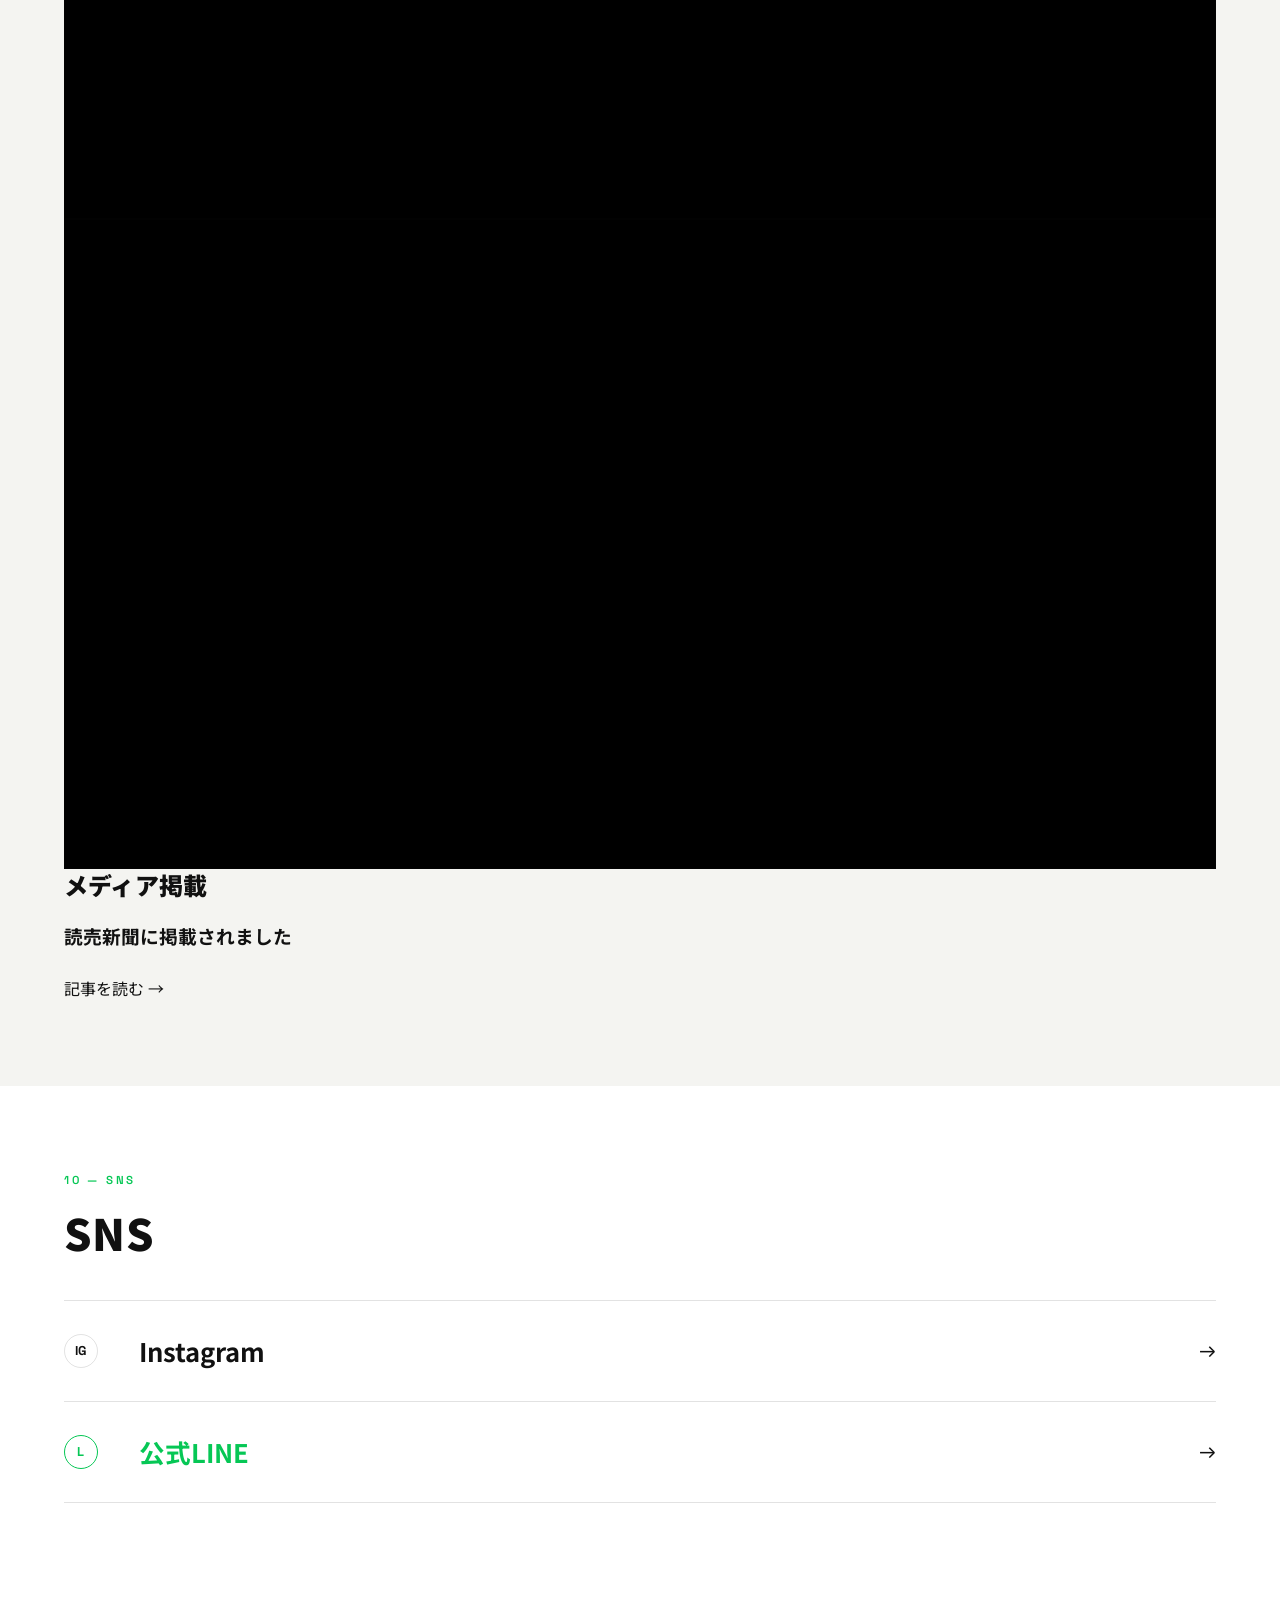
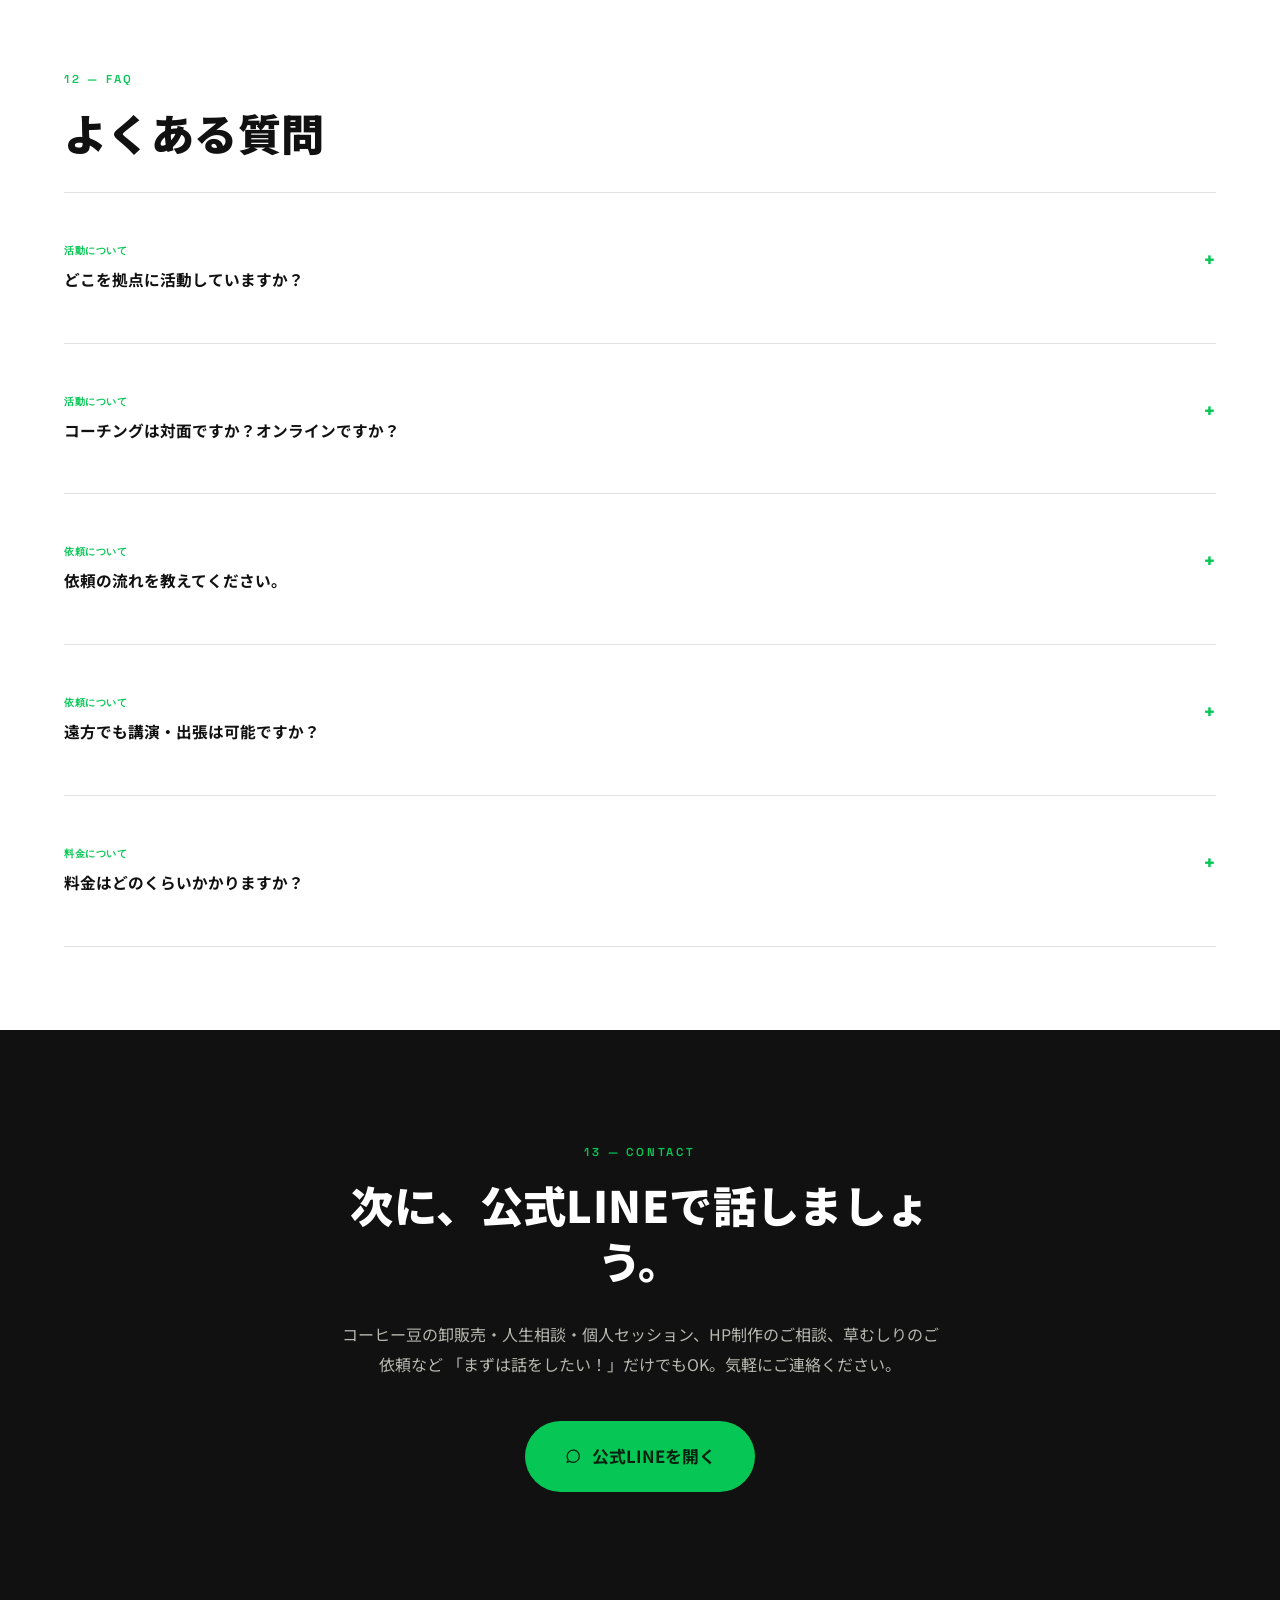
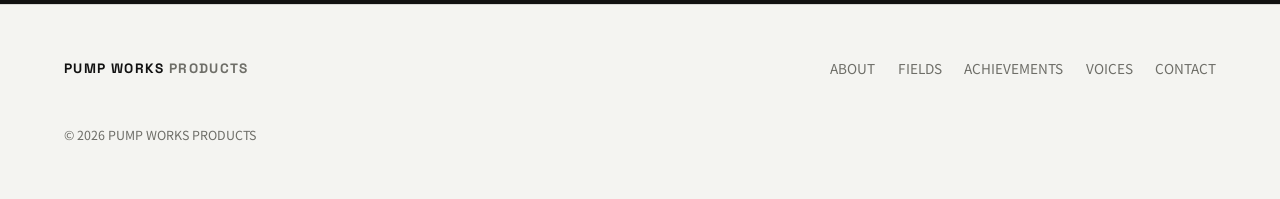
==== commit d39e2ce5: "Update index.html" ====
--- a/index.html
+++ b/index.html
@@ -288,15 +288,71 @@
 メディア出演多数<br>
 かごしまおもしろ会議登壇<br>
 ふるさと納税返礼品採択
+
+</p>
+</div>
+<div class="stat-block">
+<p class="stat-block__num">Coaching</p>
+<p class="stat-block__label">
+クライアント実績5名<br>
+キャリア支援1名<br>
+1年間で100名を超える方の人生に触れる
+</p>
+</div>
+<div class="stat-block">
+<p class="stat-block__num">Personal webpage</p>
+<p class="stat-block__label">
+<a href="hp.html" class="stat-block__link">>ご依頼はこちら<</a>
+</p>
+</div>
+<div class="stat-block">
+<p class="stat-block__num">Other</p>
+<p class="stat-block__label">
+コーヒー、ZINEBOOKなどのイベントを企画・運営
+</p>
+</div>
+</div>
+</div>
+</section>
+
+<!-- ===== VOICES ===== -->
+<section class="section section--compact section--voices" id="voices">
+<div class="wrap">
+<p class="eyebrow" data-reveal>08 — VOICES</p>
+<h2 class="section-title" data-reveal>お客様の声</h2>
+<div class="voice-grid" data-reveal>
+<div class="voice-card">
+<p class="voice-card__quote">TVで自転車屋台の存在(笑)を知り、初めて珈琲をいただいたときにとても飲みやすい、美味しい珈琲に出会い、自宅でも飲みたいと購入させていただきました。珈琲は全く詳しくありません、ただただ、美味しい、苦味を感じない飲みやすさにリピ確定です！</p>
+<p class="voice-card__meta">Mさん / JOURNEY SIP COFFEE オンラインストア</p>
+</div>
+<div class="voice-card">
+<p class="voice-card__quote">頭ではアイデアとかこうしたらいいとか思っているばかりで、現実は変わらない日々が続いていました。そんな時、ポンプさんからコーチングの提案があり、彼自身の活動も言動一致だったこともあり受けました。受けてから本業とは別に地方の困りごと解決のための事業やチラシやweb制作の仕事に挑戦したりと、自らの可能性が広がるきっかけになりました。</p>
+<p class="voice-card__meta">Nさん / 個人コーチング</p>
+</div>
+<div class="voice-card">
+<p class="voice-card__quote">いつもインスタ見て元気もらってます。モヤモヤした時とか、言語化できないような悩みでも話しやすいので、私にとってはお守りみたいな存在ですw</p>
+<p class="voice-card__meta">Sさん / JOURNEY SIP COFFEE</p>
+</div>
+</div>
+</div>
+</section>
+
+<!-- ===== VIDEO ===== -->
+<section class="section section--compact section--video" id="video">
+<div class="wrap">
+<p class="eyebrow" data-reveal>09 — MEDIA</p>
+<h2 class="section-title" data-reveal>取材記録</h2>
+<div class="video-card" data-reveal>
+<div class="video-card__frame">
+<iframe src="https://www.youtube.com/embed/XJKXct-YKSk" title="ポンプ宮脇動画" frameborder="0" allow="accelerometer; autoplay; clipboard-write; encrypted-media; gyroscope; picture-in-picture" allowfullscreen loading="lazy"></iframe>
+</div>
+<div class="video-card__frame">
+  <iframe src="https://youtu.be/PX7jetBkLJM?si=RZHnUyEQVTDGYHiY" title="coffeeday" frameborder="0" allow="accelerometer; autoplay; clipboard-write; encrypted-media; gyroscope; picture-in-picture" allowfullscreen loading="lazy"></iframe>
+</div>
 <section class="media">
   <h2>メディア掲載</h2>
-
   <div class="media-card">
     <h3>読売新聞に掲載されました</h3>
-    <p>
-      JOURNEY SIP COFFEEの取り組みを読売新聞に掲載していただきました。
-    </p>
-
     <a href="https://www.yomiuri.co.jp/local/kagoshima/news/20260314-GYTNT00116/"
        target="_blank"
        rel="noopener noreferrer">
@@ -304,65 +360,6 @@
     </a>
   </div>
 </section>
-</p>
-</div>
-<div class="stat-block">
-<p class="stat-block__num">Coaching</p>
-<p class="stat-block__label">
-クライアント実績5名<br>
-キャリア支援1名<br>
-1年間で100名を超える方の人生に触れる
-</p>
-</div>
-<div class="stat-block">
-<p class="stat-block__num">Personal webpage</p>
-<p class="stat-block__label">
-<a href="hp.html" class="stat-block__link">>ご依頼はこちら<</a>
-</p>
-</div>
-<div class="stat-block">
-<p class="stat-block__num">Other</p>
-<p class="stat-block__label">
-コーヒー、ZINEBOOKなどのイベントを企画・運営
-</p>
-</div>
-</div>
-</div>
-</section>
-
-<!-- ===== VOICES ===== -->
-<section class="section section--compact section--voices" id="voices">
-<div class="wrap">
-<p class="eyebrow" data-reveal>08 — VOICES</p>
-<h2 class="section-title" data-reveal>お客様の声</h2>
-<div class="voice-grid" data-reveal>
-<div class="voice-card">
-<p class="voice-card__quote">TVで自転車屋台の存在(笑)を知り、初めて珈琲をいただいたときにとても飲みやすい、美味しい珈琲に出会い、自宅でも飲みたいと購入させていただきました。珈琲は全く詳しくありません、ただただ、美味しい、苦味を感じない飲みやすさにリピ確定です！</p>
-<p class="voice-card__meta">Mさん / JOURNEY SIP COFFEE オンラインストア</p>
-</div>
-<div class="voice-card">
-<p class="voice-card__quote">頭ではアイデアとかこうしたらいいとか思っているばかりで、現実は変わらない日々が続いていました。そんな時、ポンプさんからコーチングの提案があり、彼自身の活動も言動一致だったこともあり受けました。受けてから本業とは別に地方の困りごと解決のための事業やチラシやweb制作の仕事に挑戦したりと、自らの可能性が広がるきっかけになりました。</p>
-<p class="voice-card__meta">Nさん / 個人コーチング</p>
-</div>
-<div class="voice-card">
-<p class="voice-card__quote">いつもインスタ見て元気もらってます。モヤモヤした時とか、言語化できないような悩みでも話しやすいので、私にとってはお守りみたいな存在ですw</p>
-<p class="voice-card__meta">Sさん / JOURNEY SIP COFFEE</p>
-</div>
-</div>
-</div>
-</section>
-
-<!-- ===== VIDEO ===== -->
-<section class="section section--compact section--video" id="video">
-<div class="wrap">
-<p class="eyebrow" data-reveal>09 — MEDIA</p>
-<h2 class="section-title" data-reveal>取材記録</h2>
-<div class="video-card" data-reveal>
-<div class="video-card__frame">
-<iframe src="https://www.youtube.com/embed/XJKXct-YKSk" title="ポンプ宮脇動画" frameborder="0" allow="accelerometer; autoplay; clipboard-write; encrypted-media; gyroscope; picture-in-picture" allowfullscreen loading="lazy"></iframe>
-<iframe src="https://youtu.be/PX7jetBkLJM?si=RZHnUyEQVTDGYHiY" title="coffeeday" frameborder="0" allow="accelerometer; autoplay; clipboard-write; encrypted-media; gyroscope; picture-in-picture" allowfullscreen loading="lazy"></iframe>
-
-</div>
 </div>
 </div>
 </section>
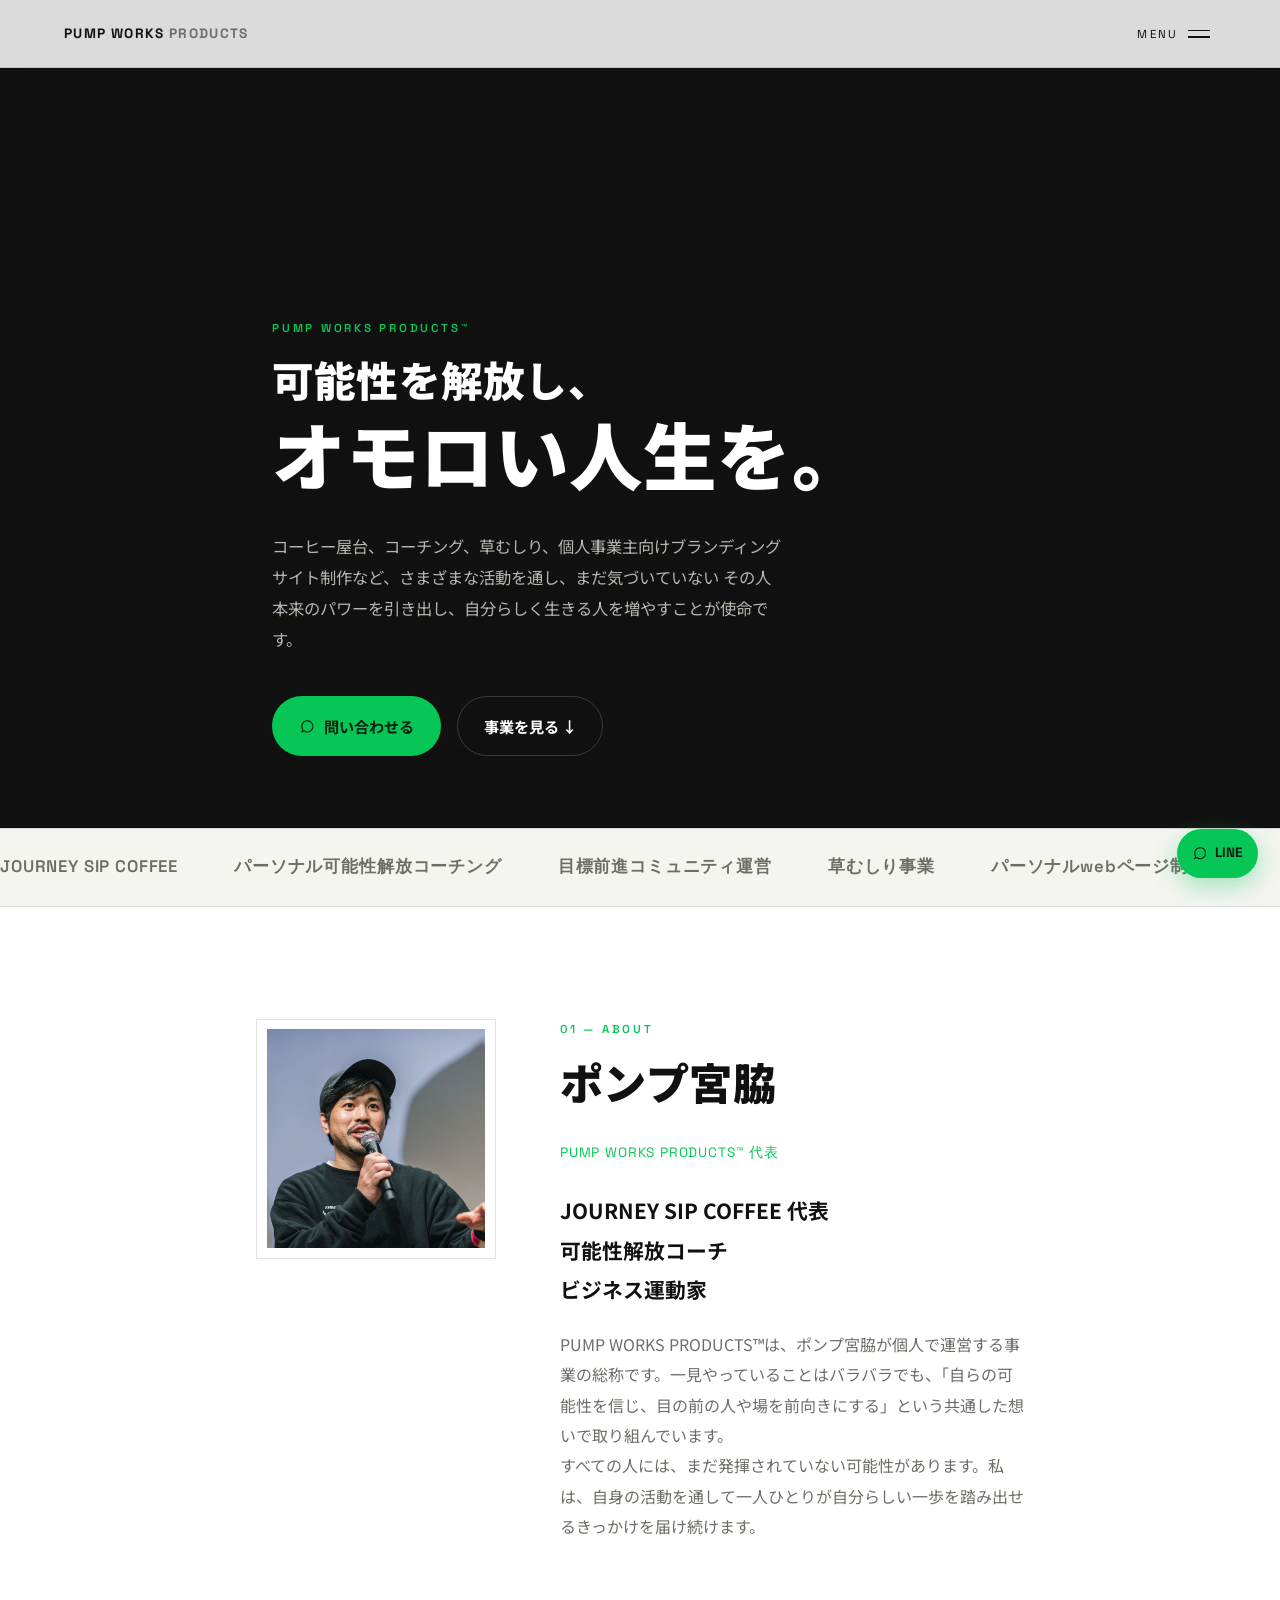
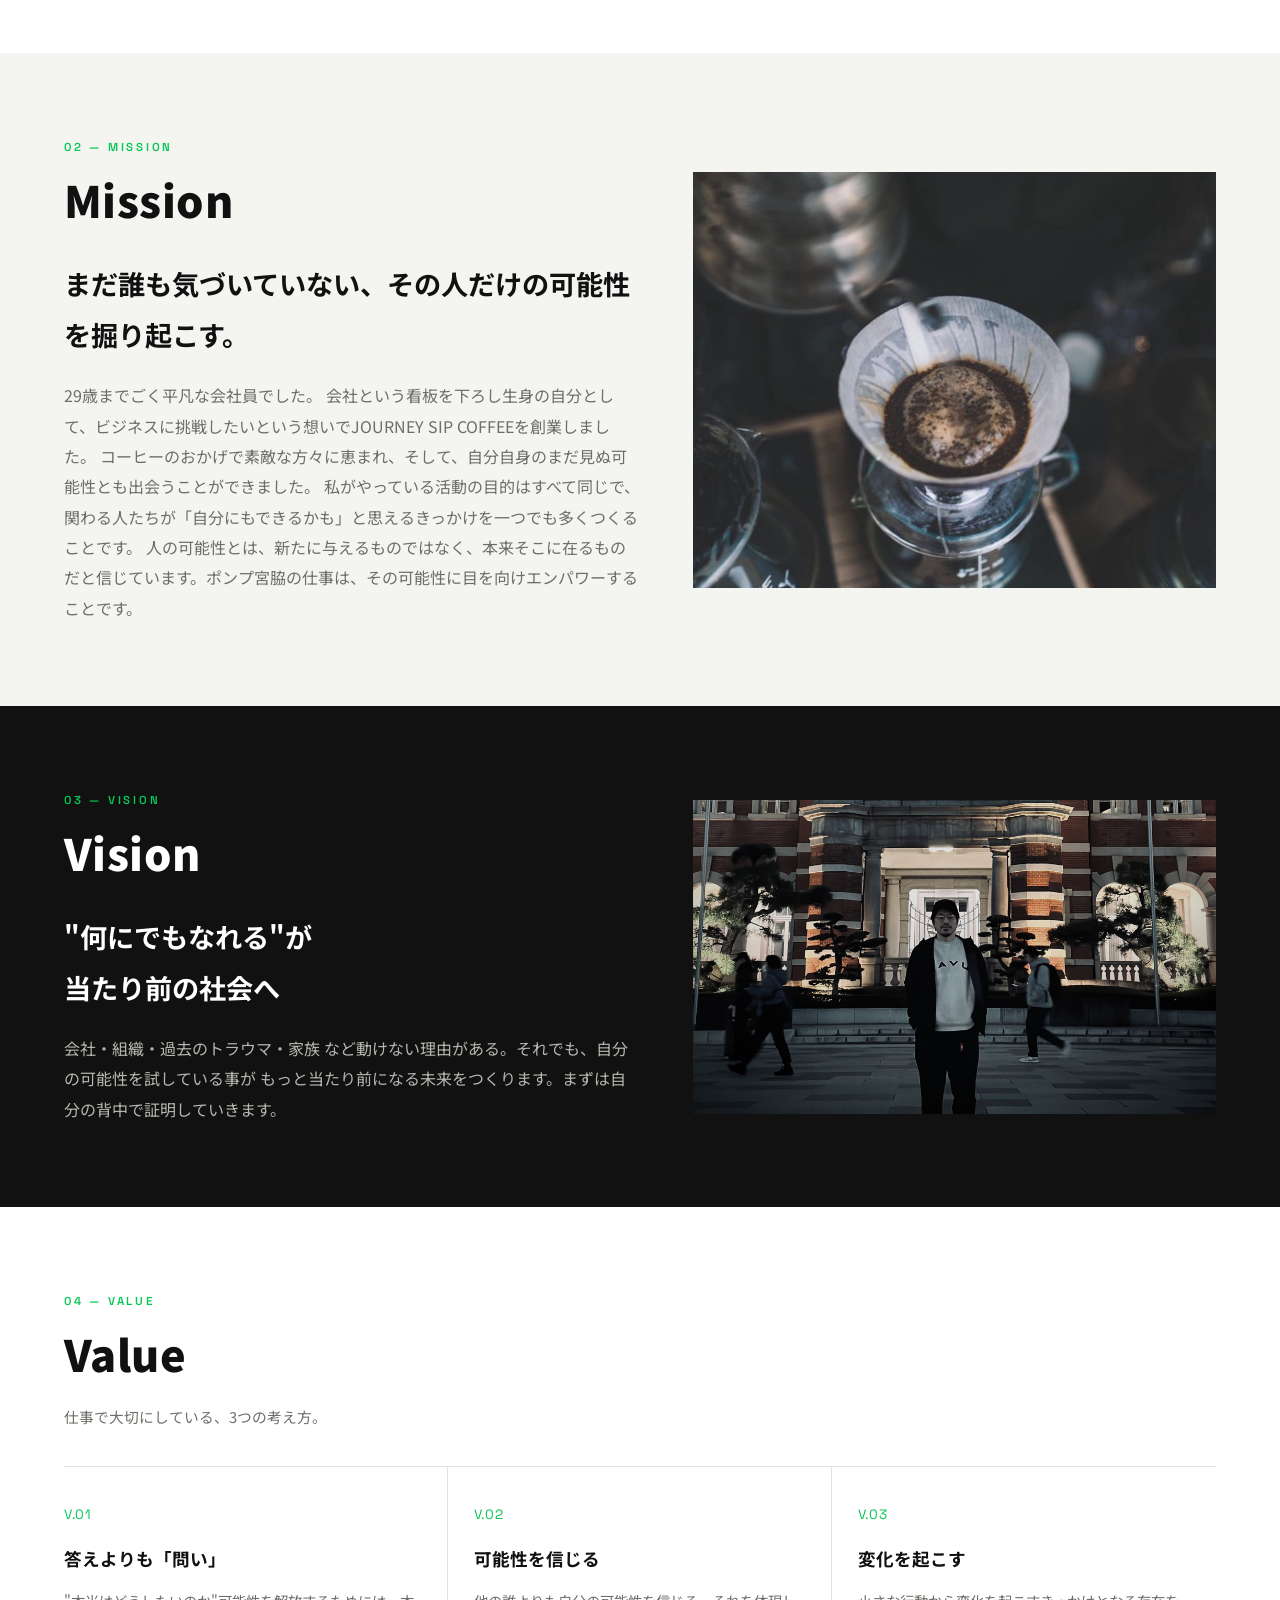
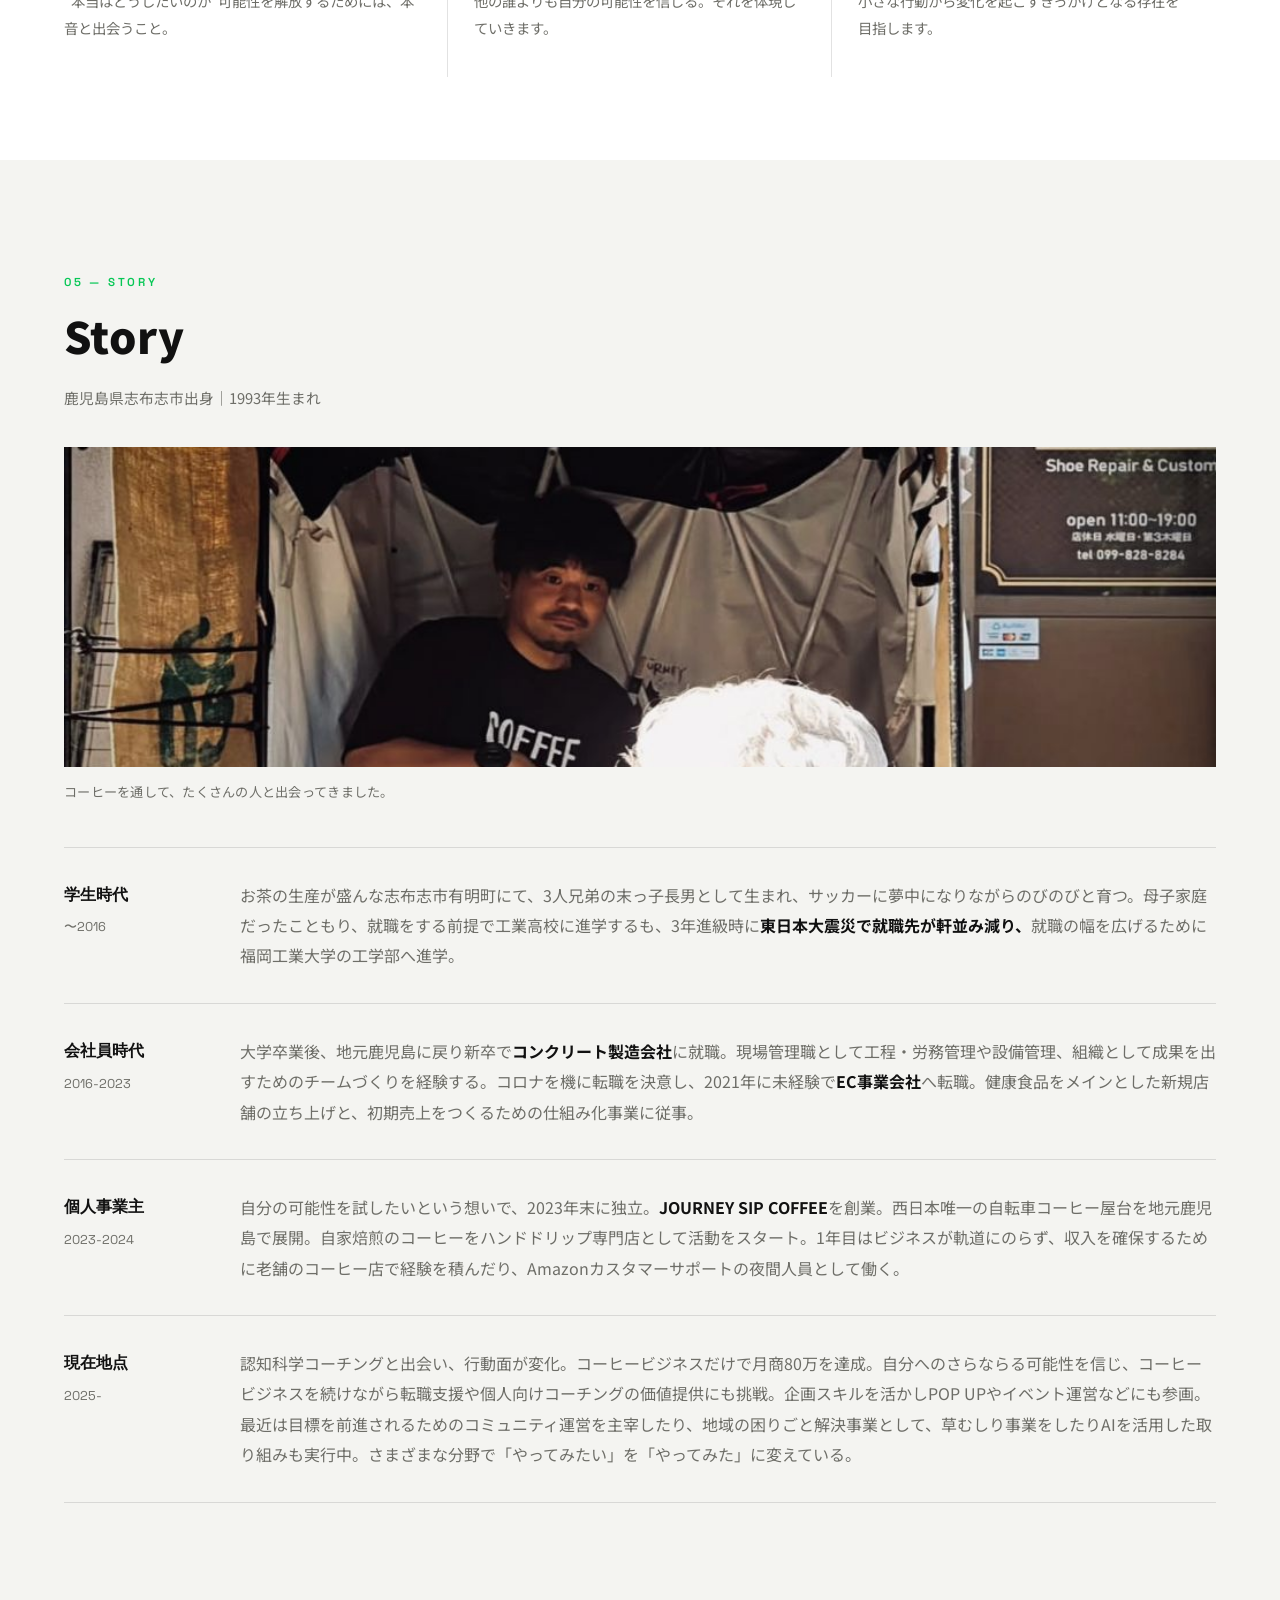
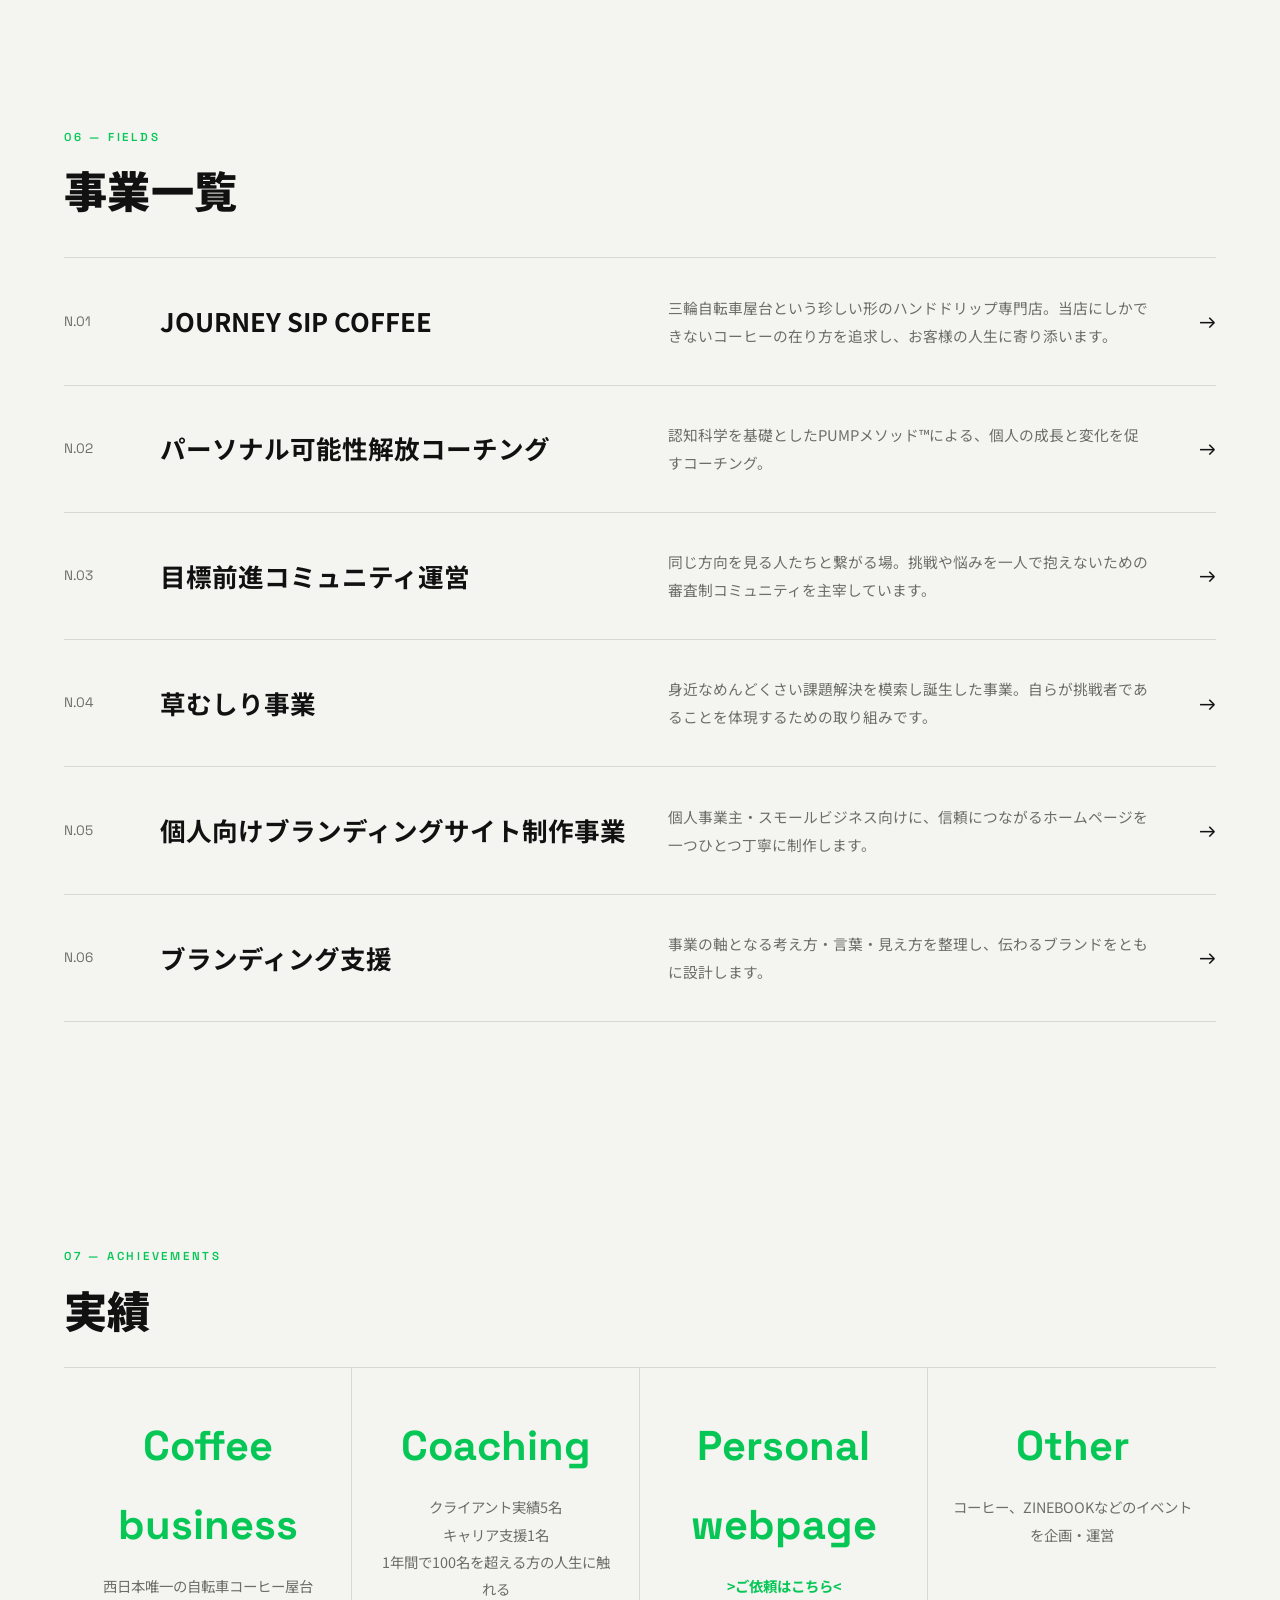
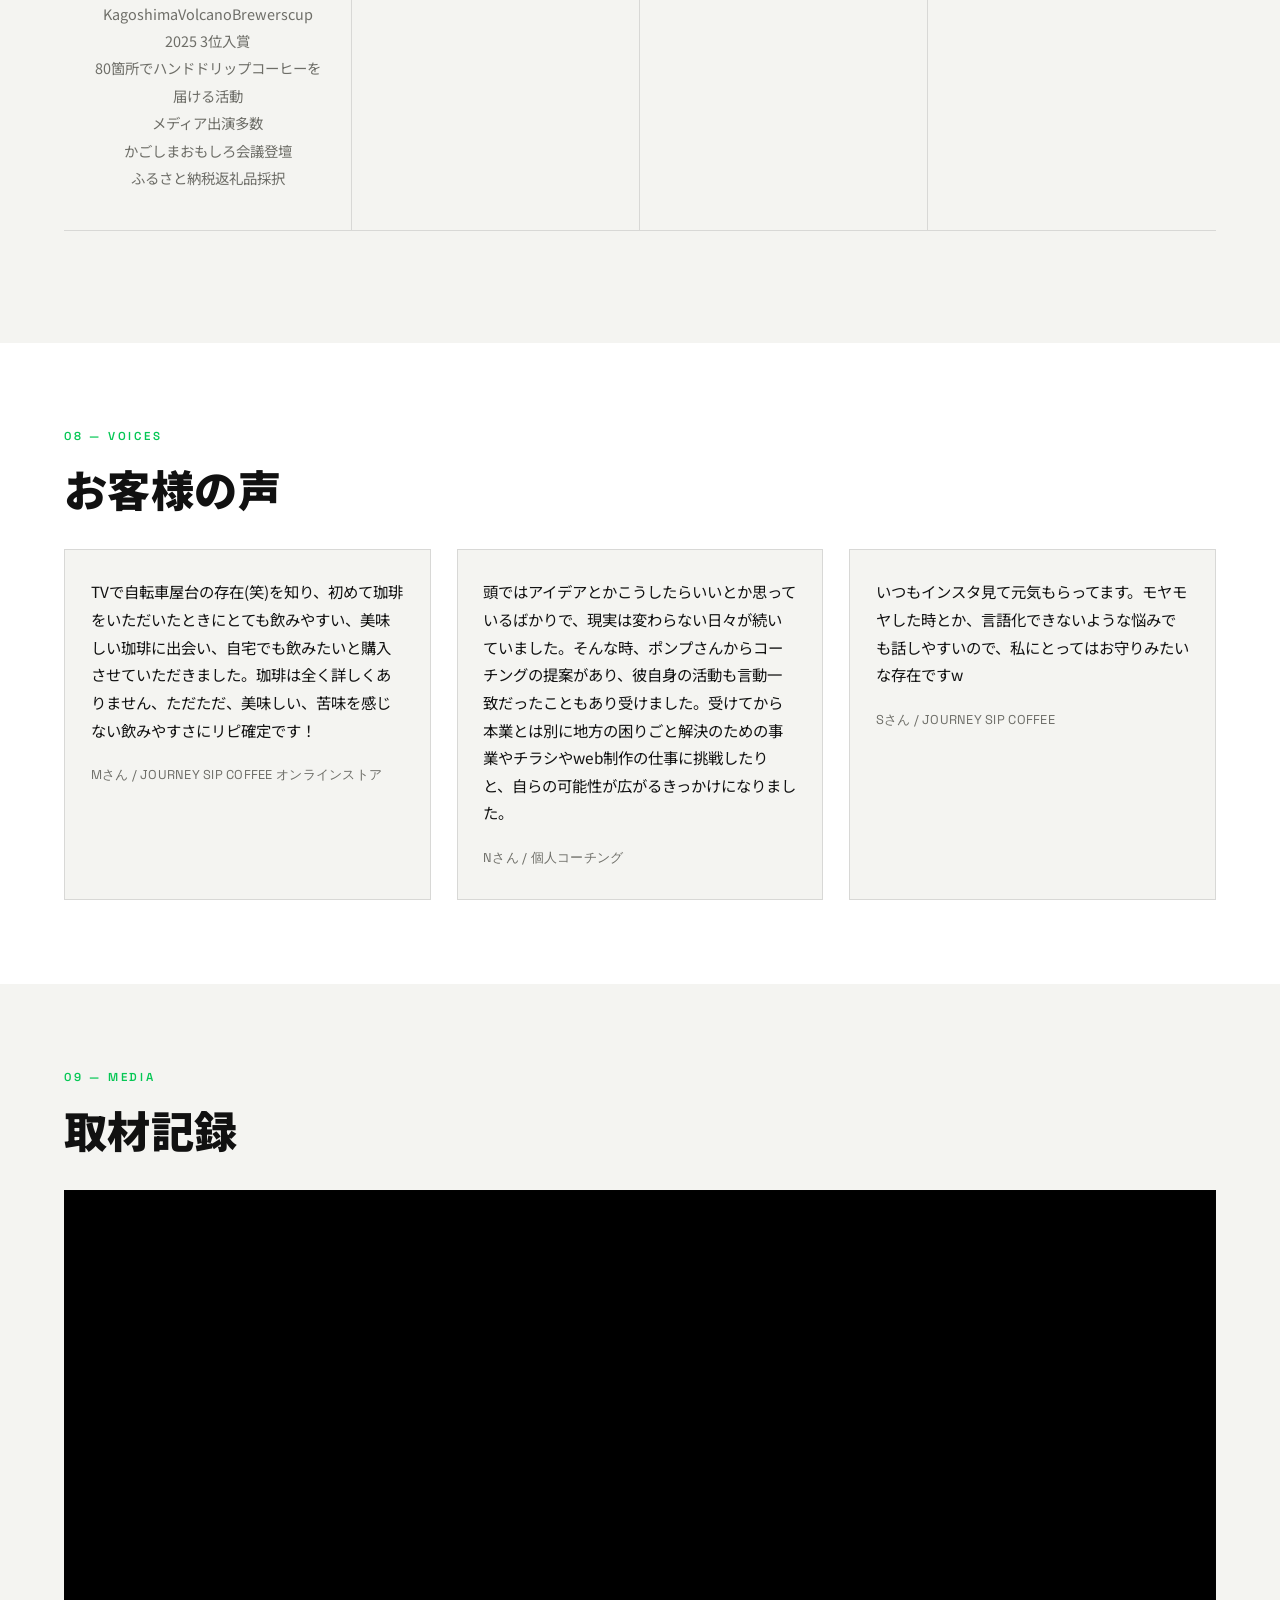
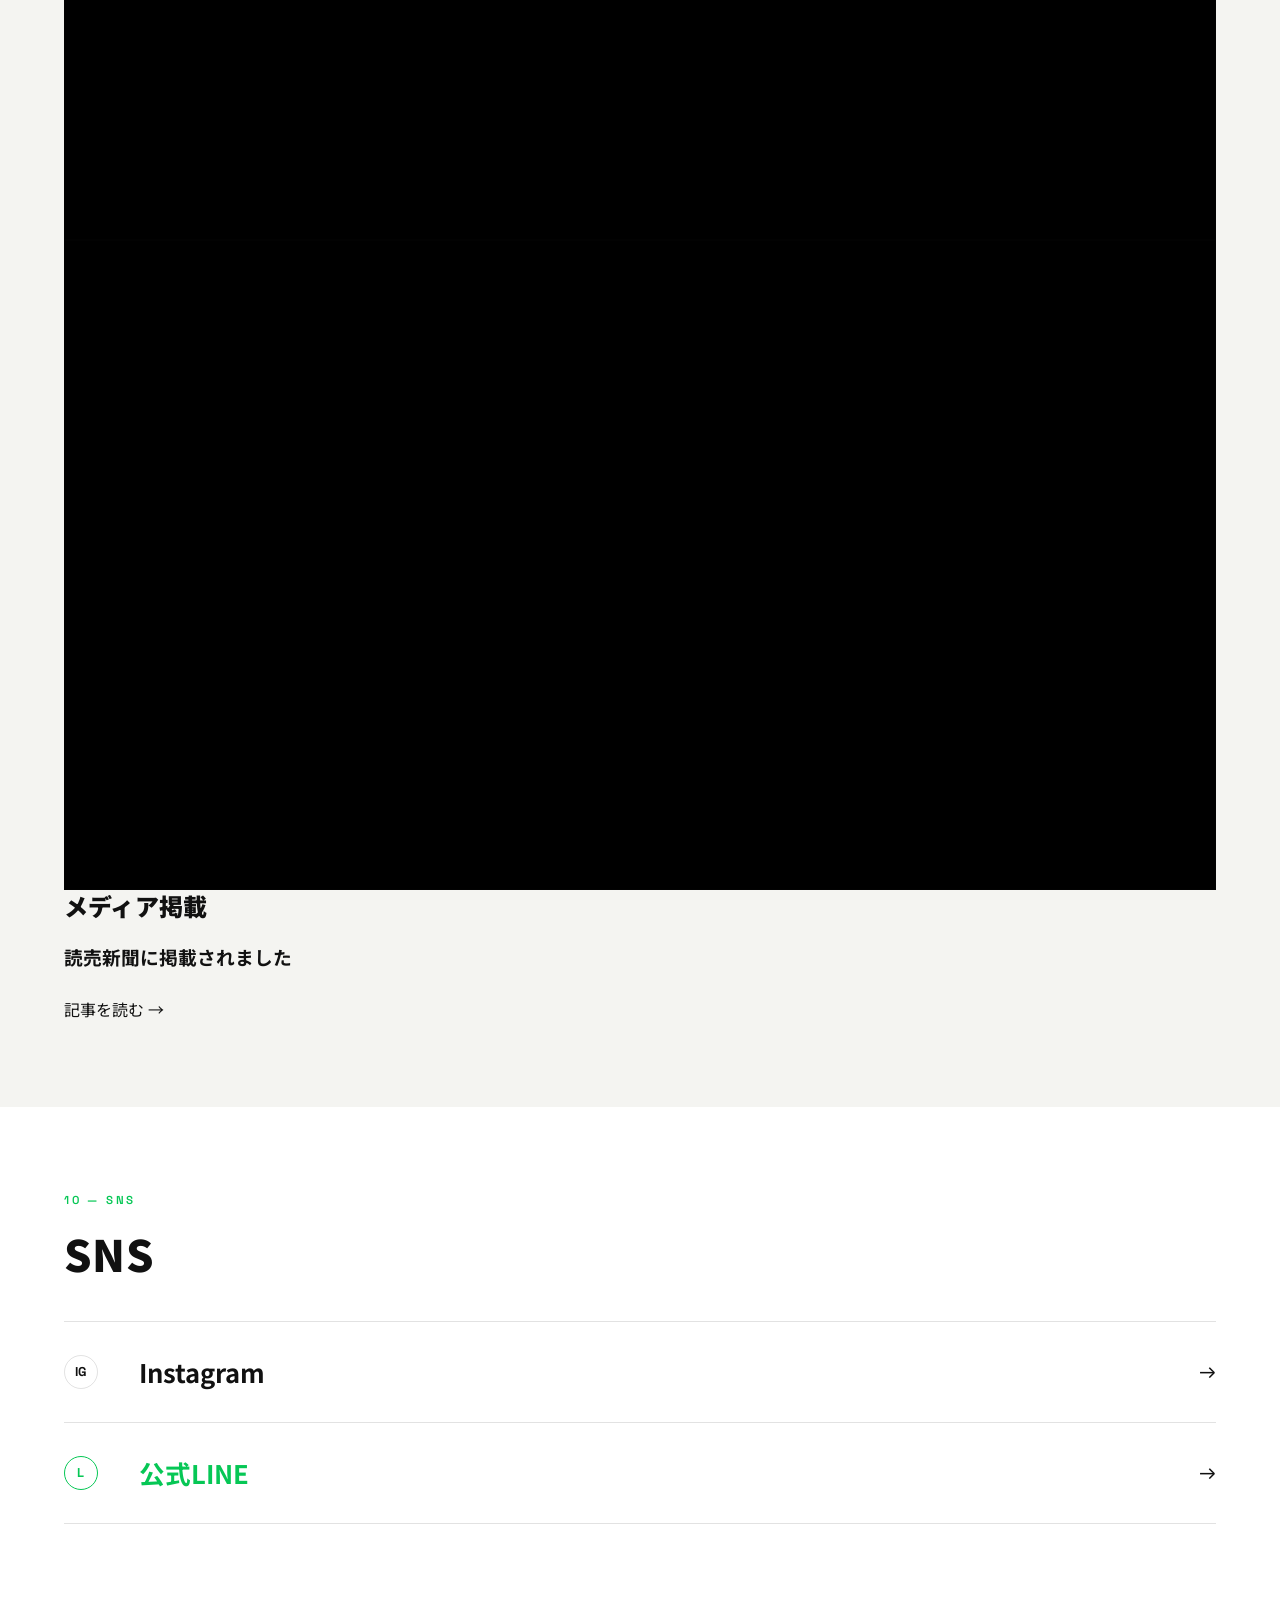
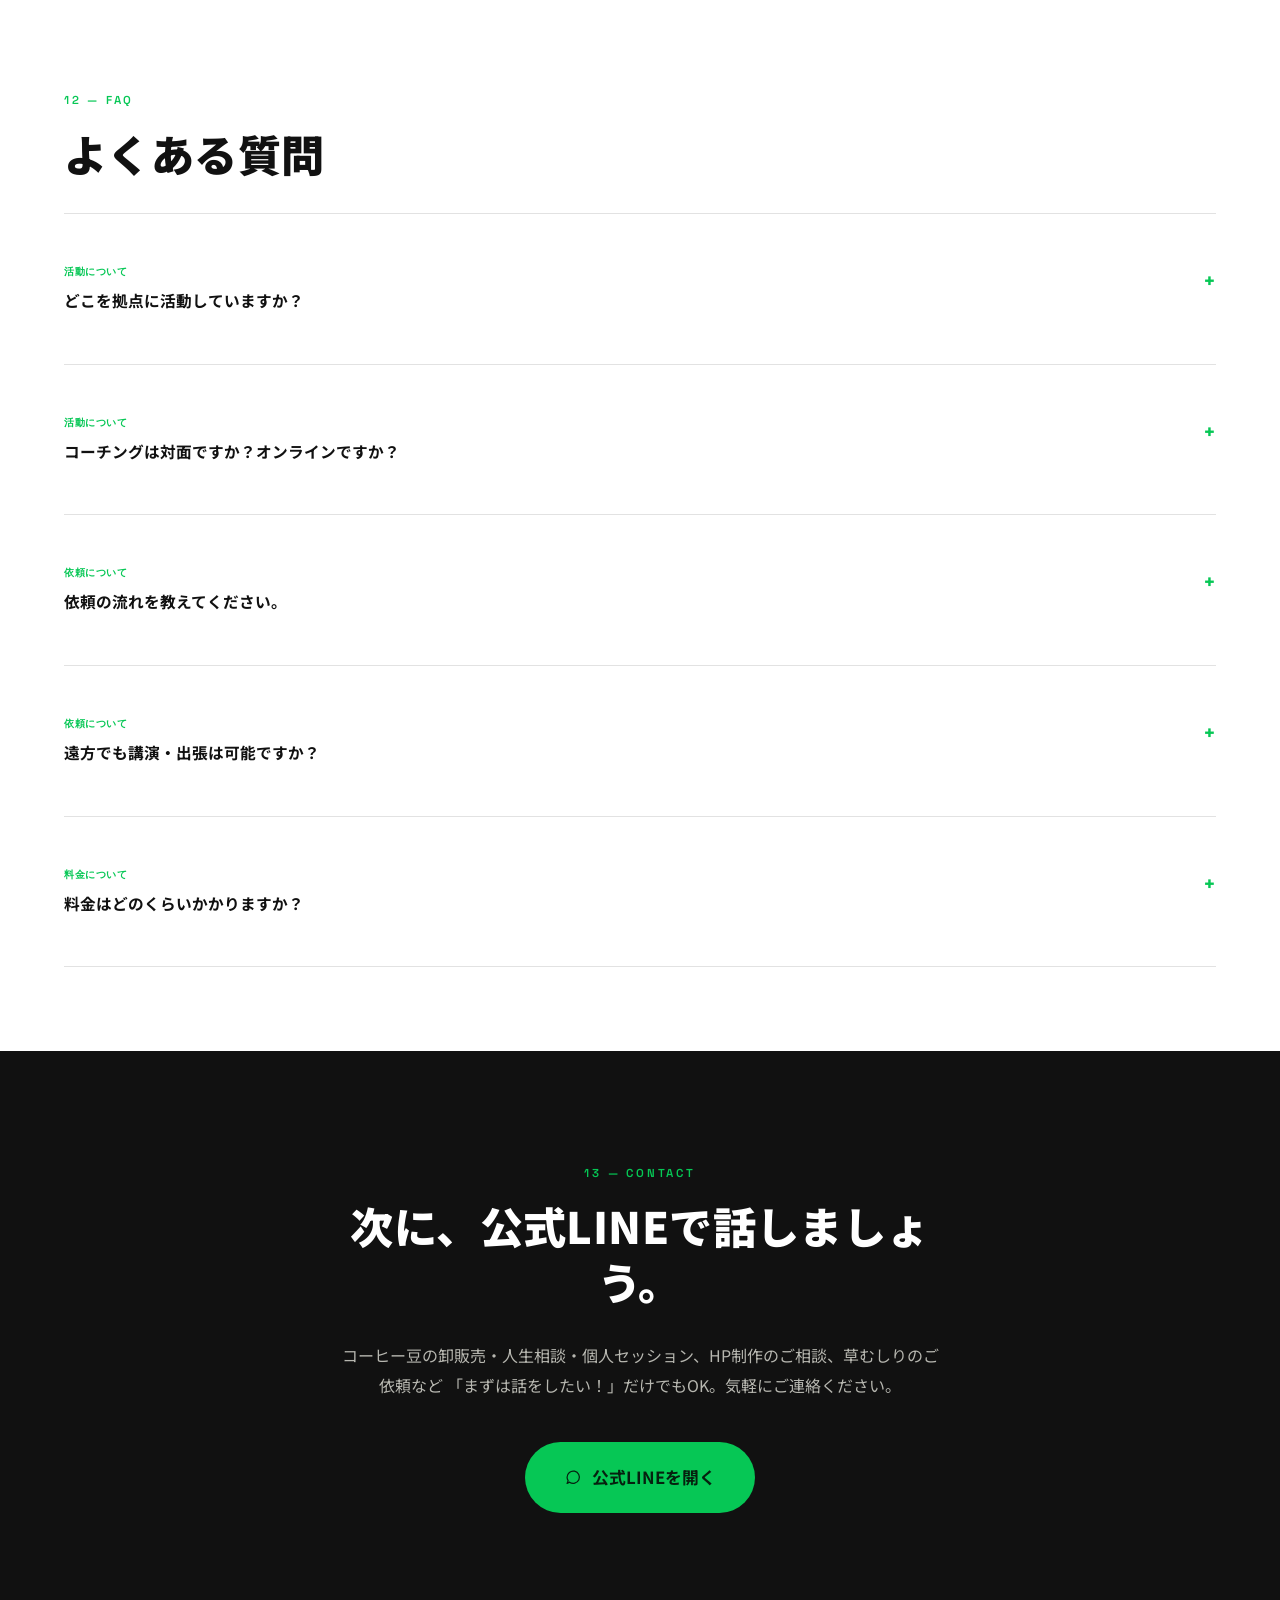
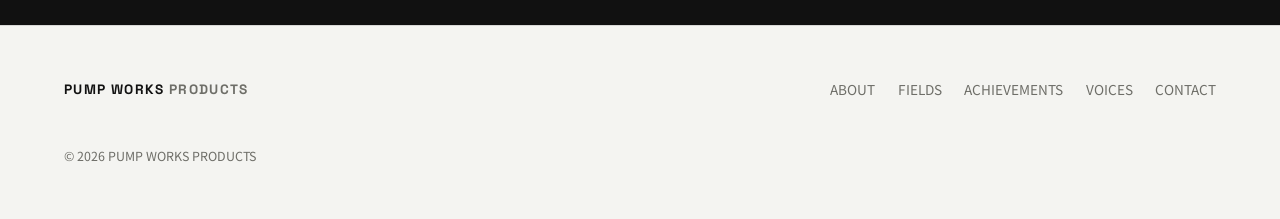
==== commit f7fe40bb: "Update index.html" ====
--- a/index.html
+++ b/index.html
@@ -63,6 +63,7 @@
 <img class="hero__slide" src="images/hero.jpg" alt="">
 <!--<img class="hero__slide" src="" alt="">-->
 <img class="hero__slide" src="hero-station.jpg" alt="">
+<img class="hero__slide" src="images/hero.jpg" alt="">
 </div>
 <div class="hero__overlay"></div>
 </div>
@@ -139,7 +140,7 @@
 <div class="philosophy__text">
 <p class="eyebrow" data-reveal>03 — VISION</p>
 <h2 class="section-title section-title--dark" data-reveal>Vision</h2>
-<p class="philosophy__lead" data-reveal>"何にでもなれる"が当たり前の社会へ</p>
+<p class="philosophy__lead" data-reveal>"何にでもなれる"が<br>当たり前の社会へ</p>
 <p class="philosophy__body" data-reveal>会社・組織・過去のトラウマ・家族 など動けない理由がある。それでも、自分の可能性を試している事が
   もっと当たり前になる未来をつくります。まずは自分の背中で証明していきます。</p>
 </div>
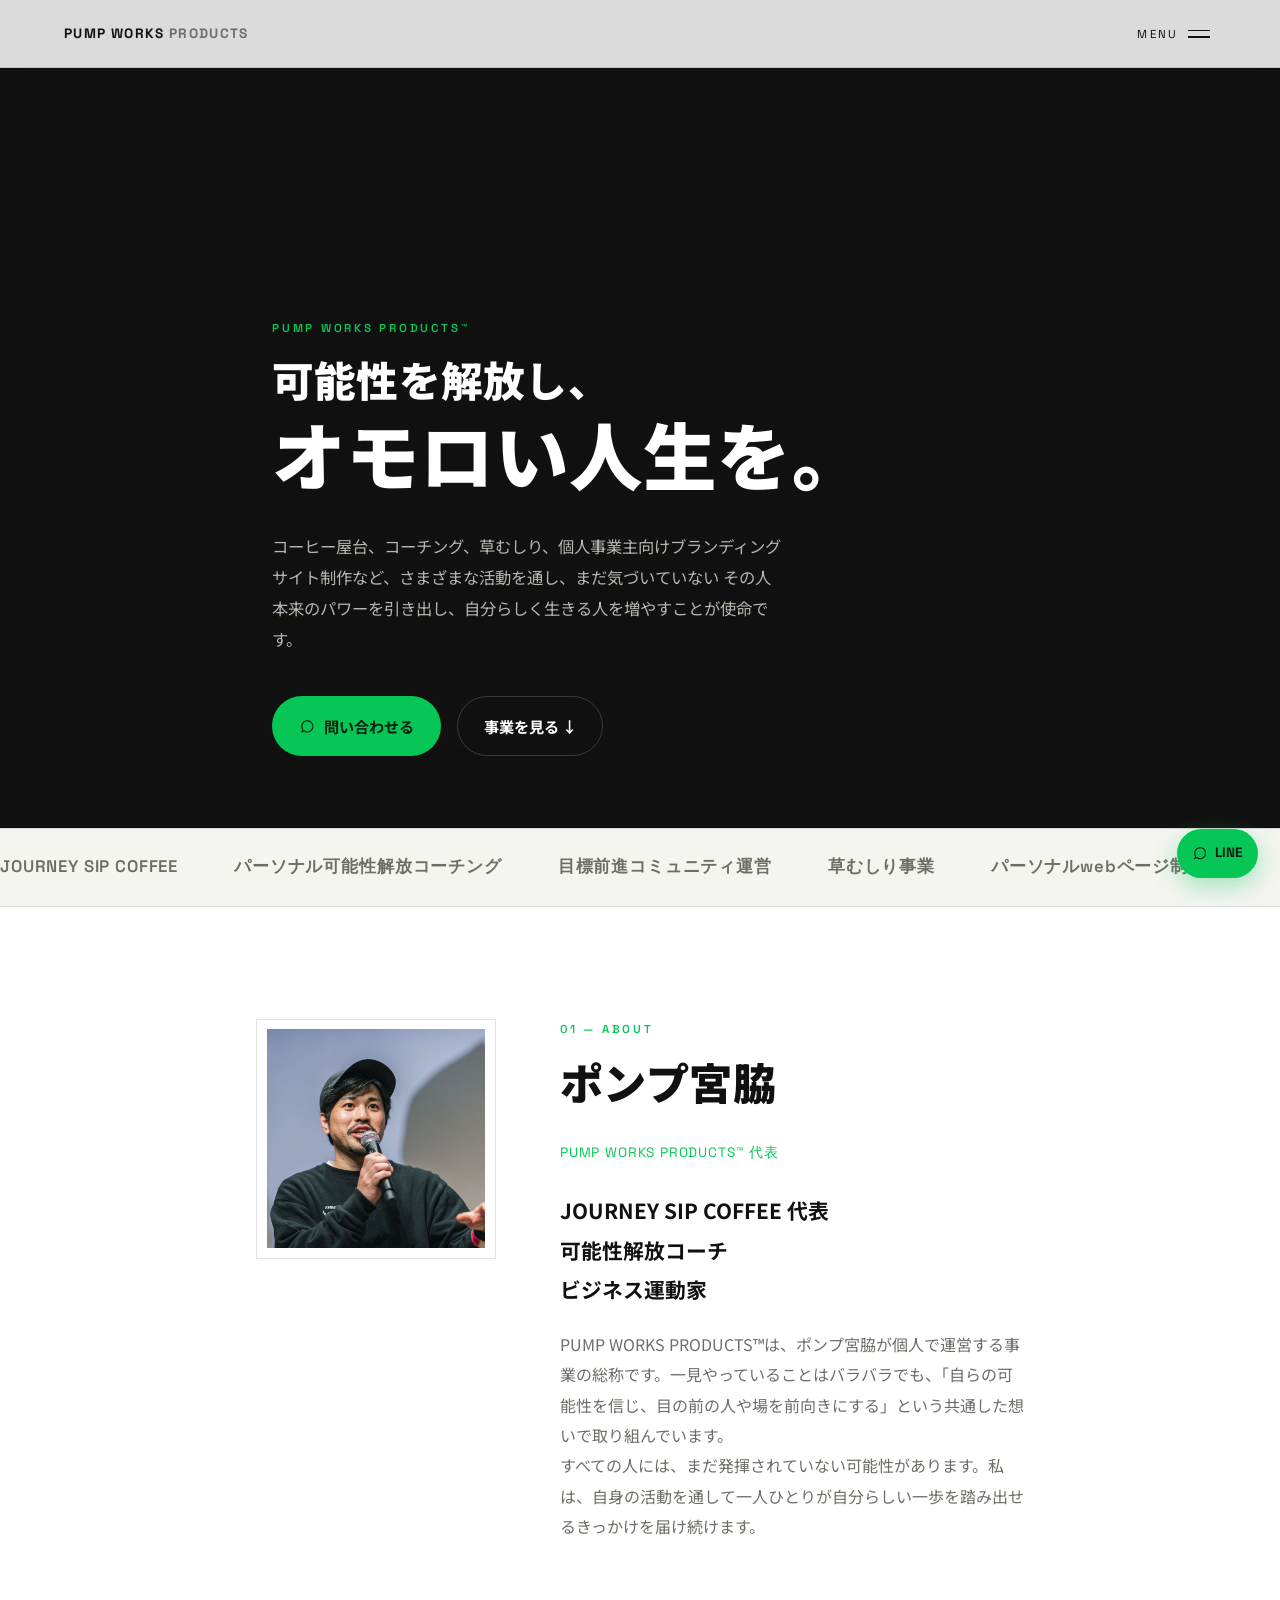
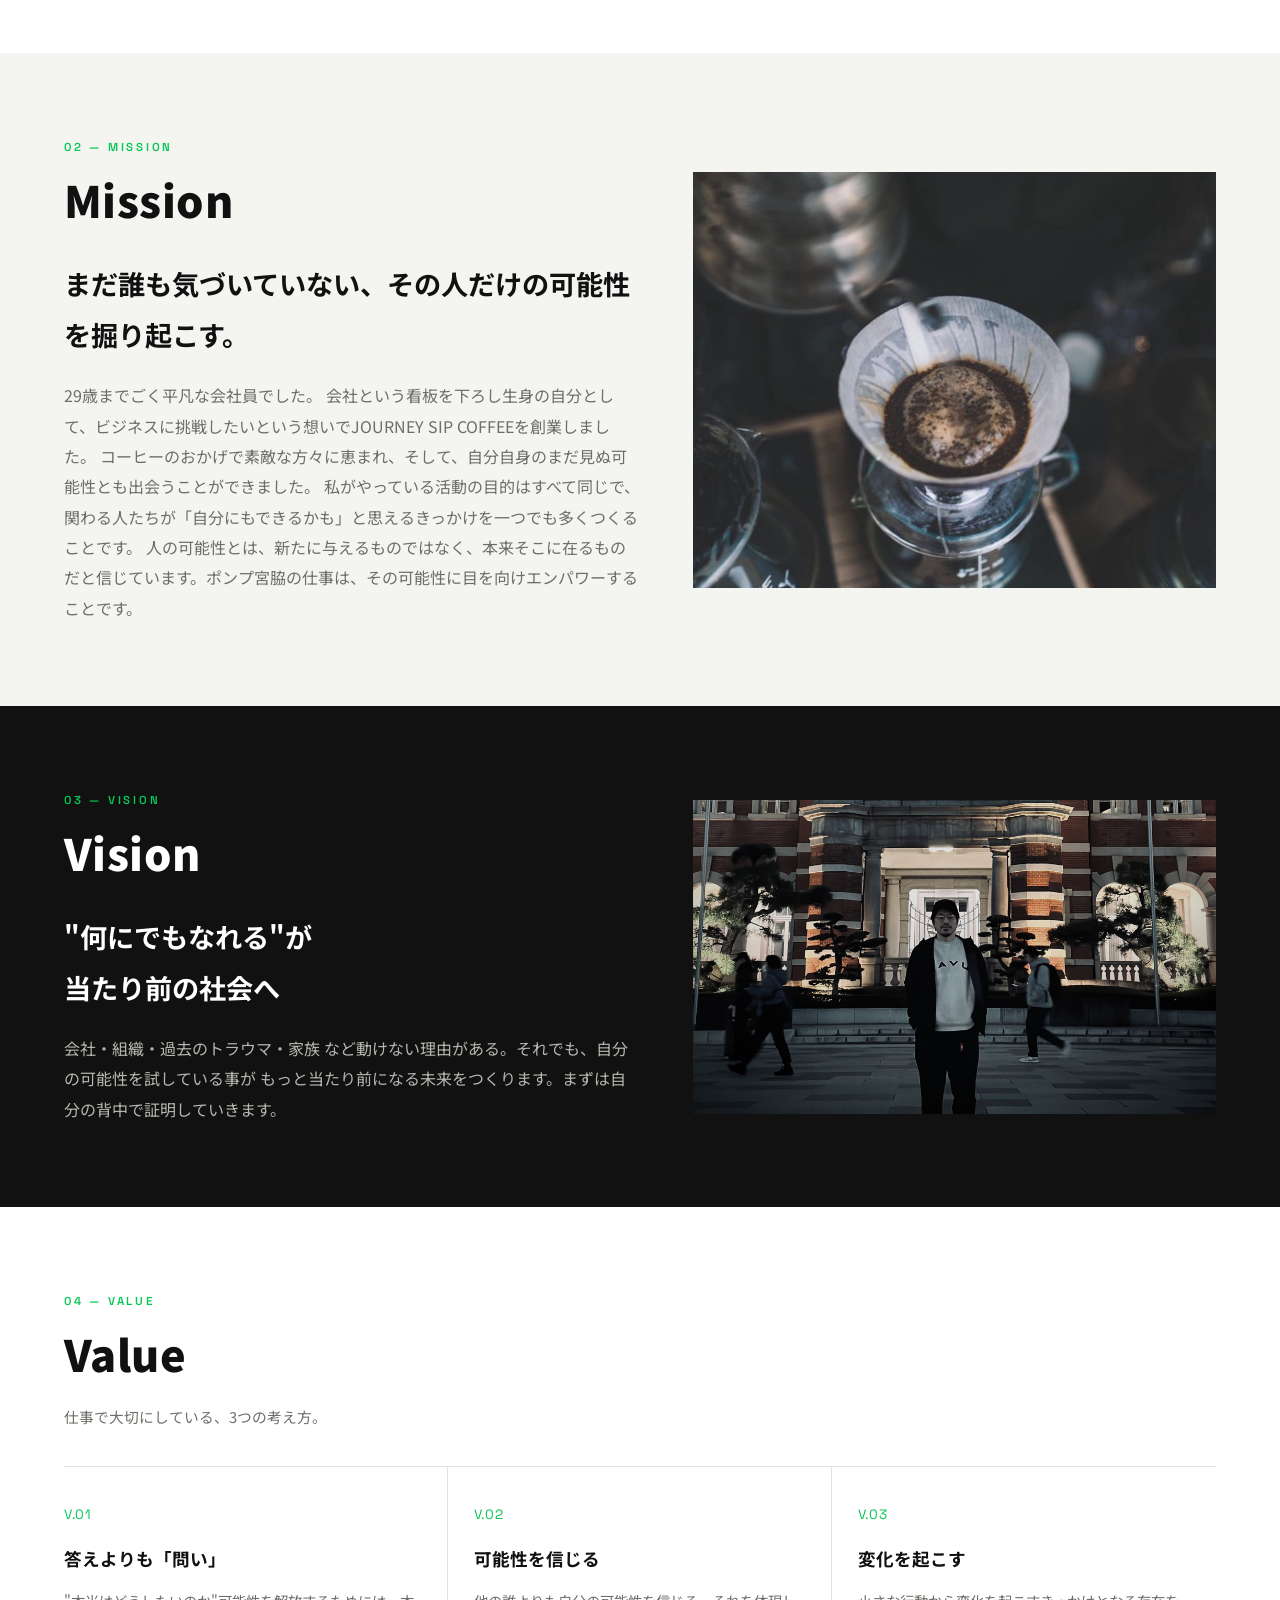
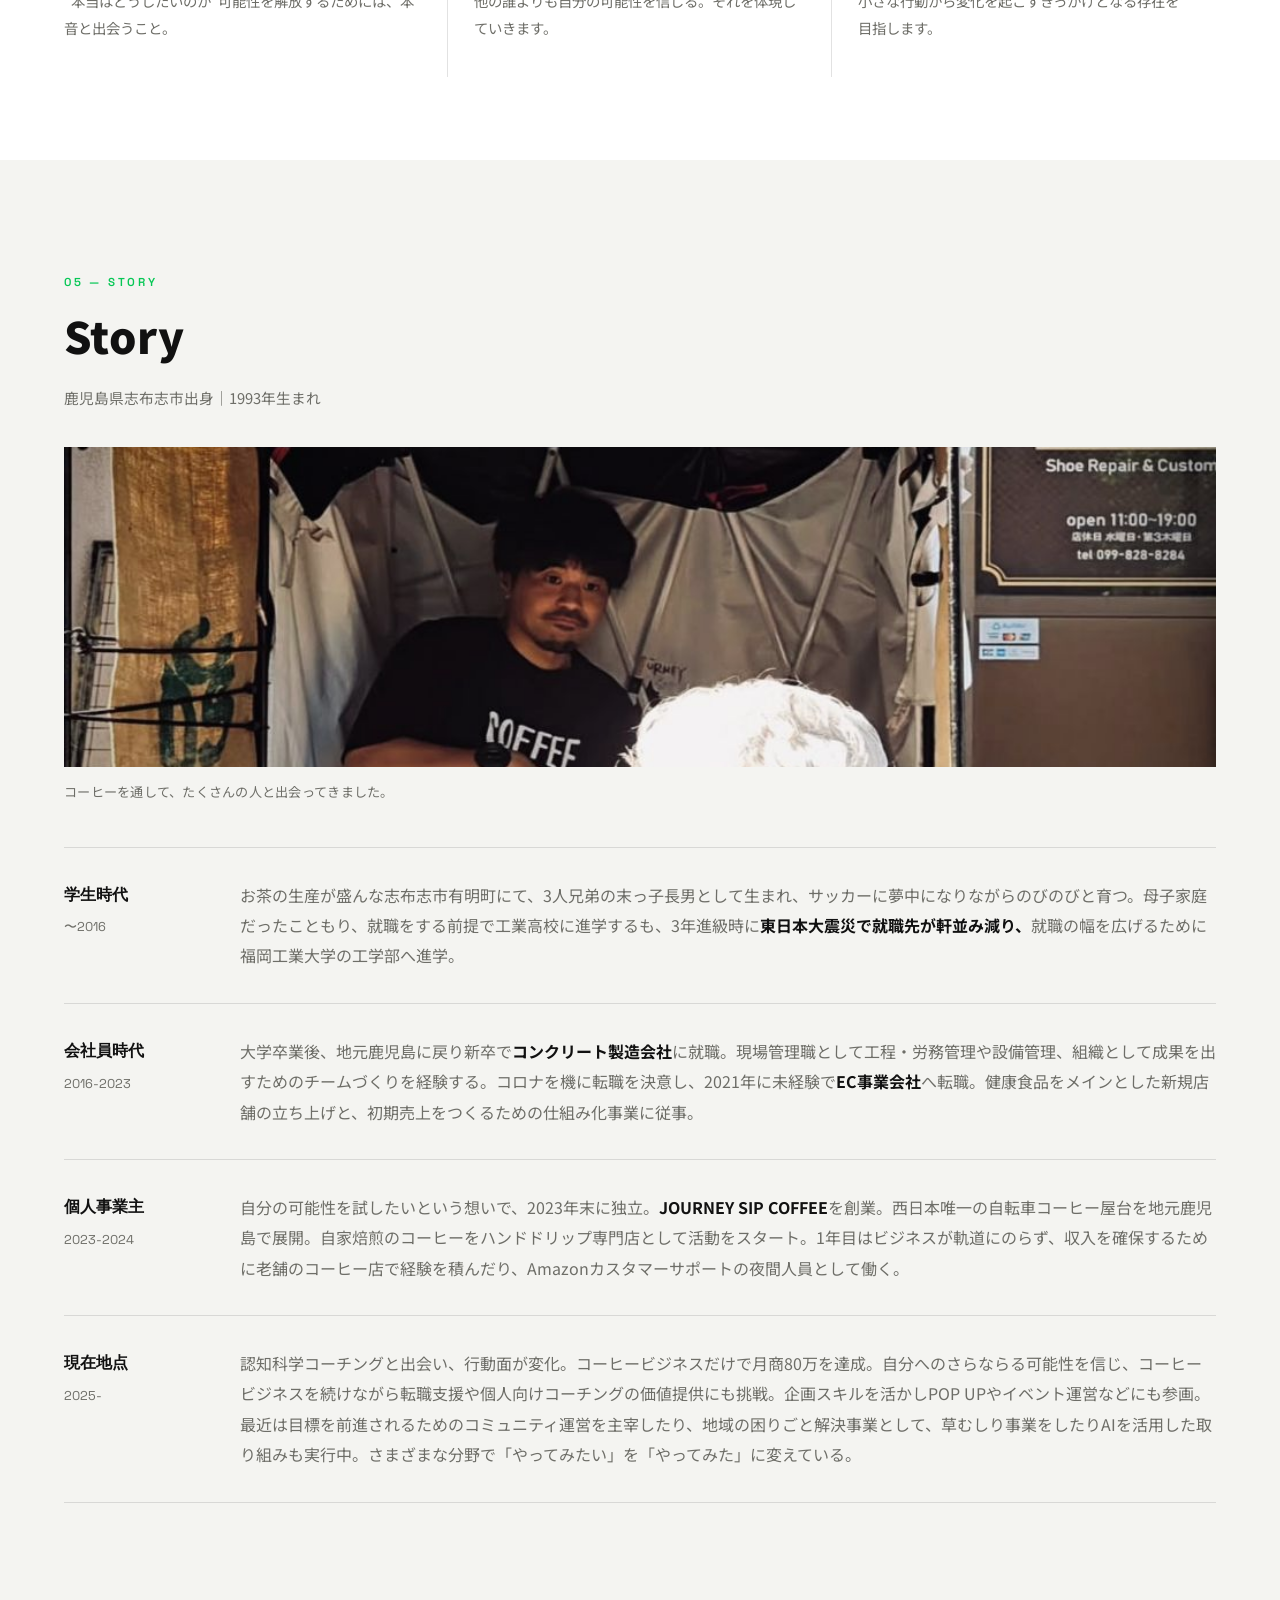
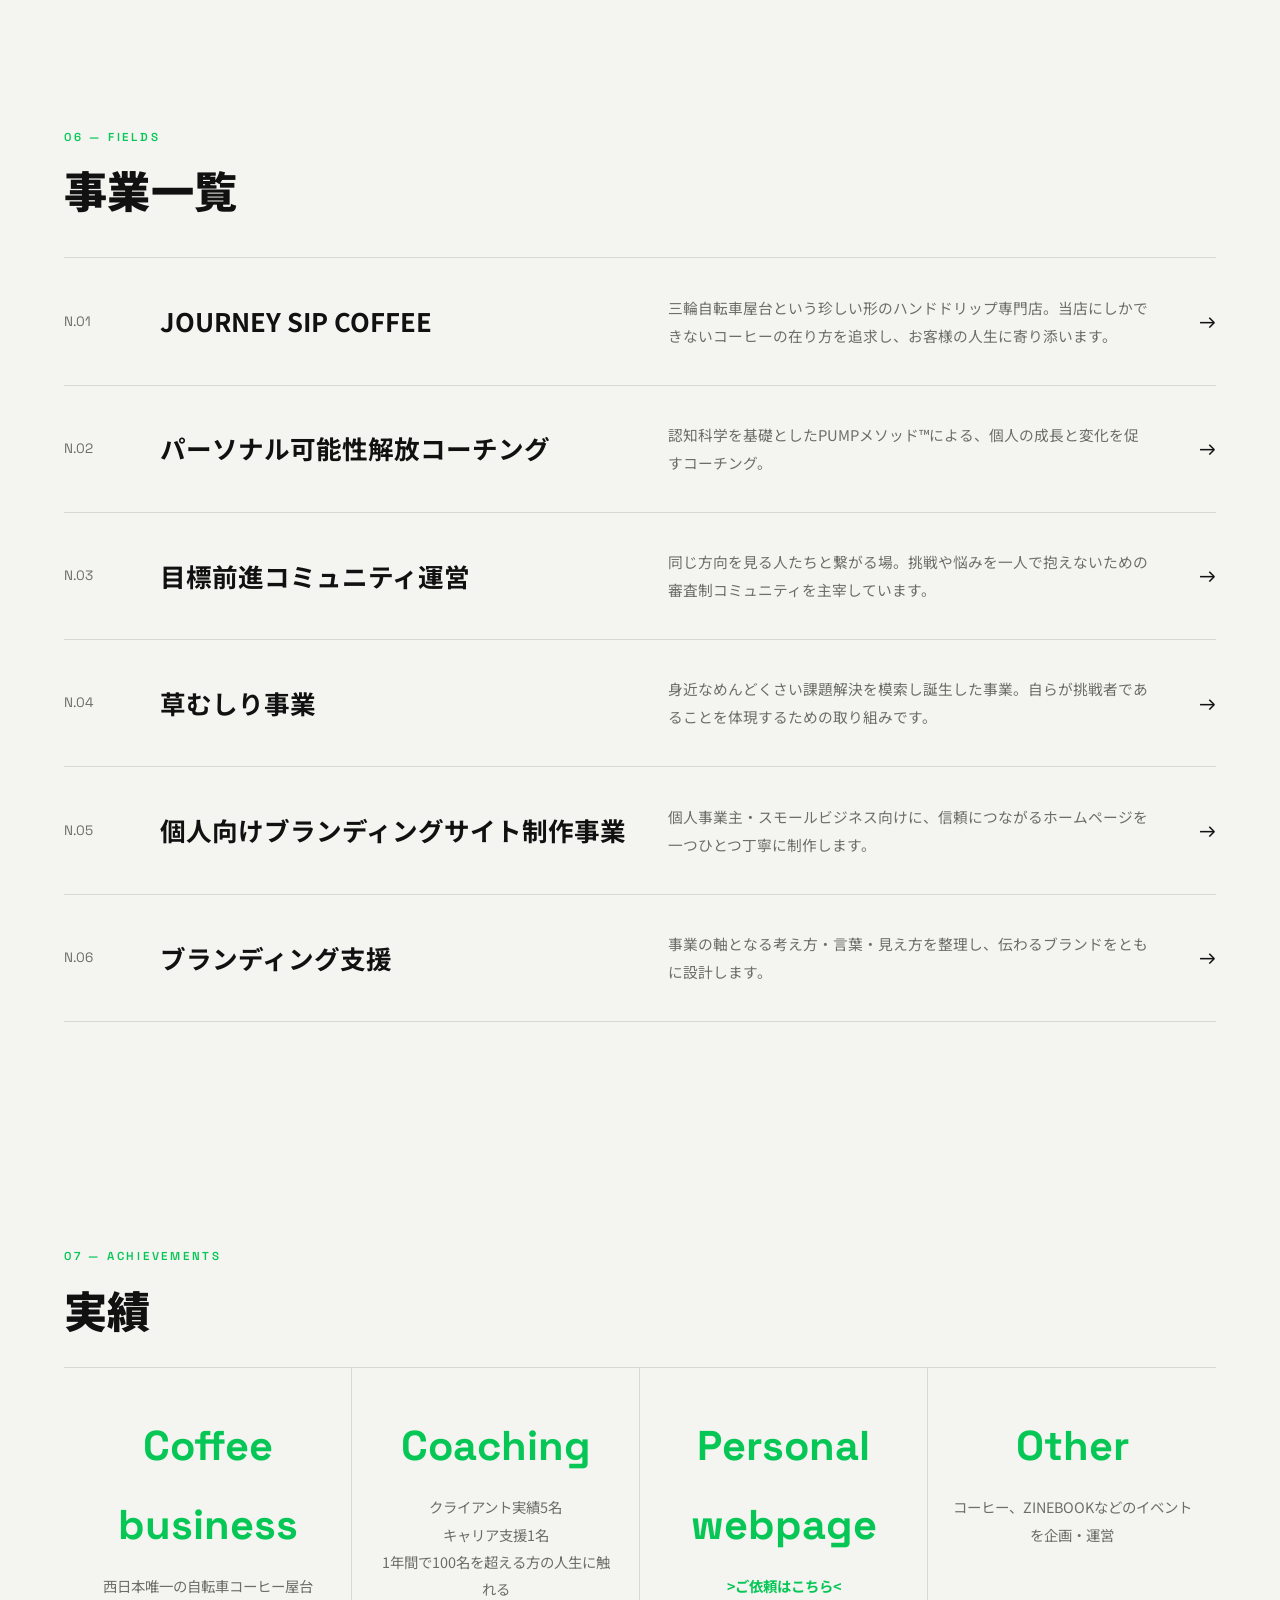
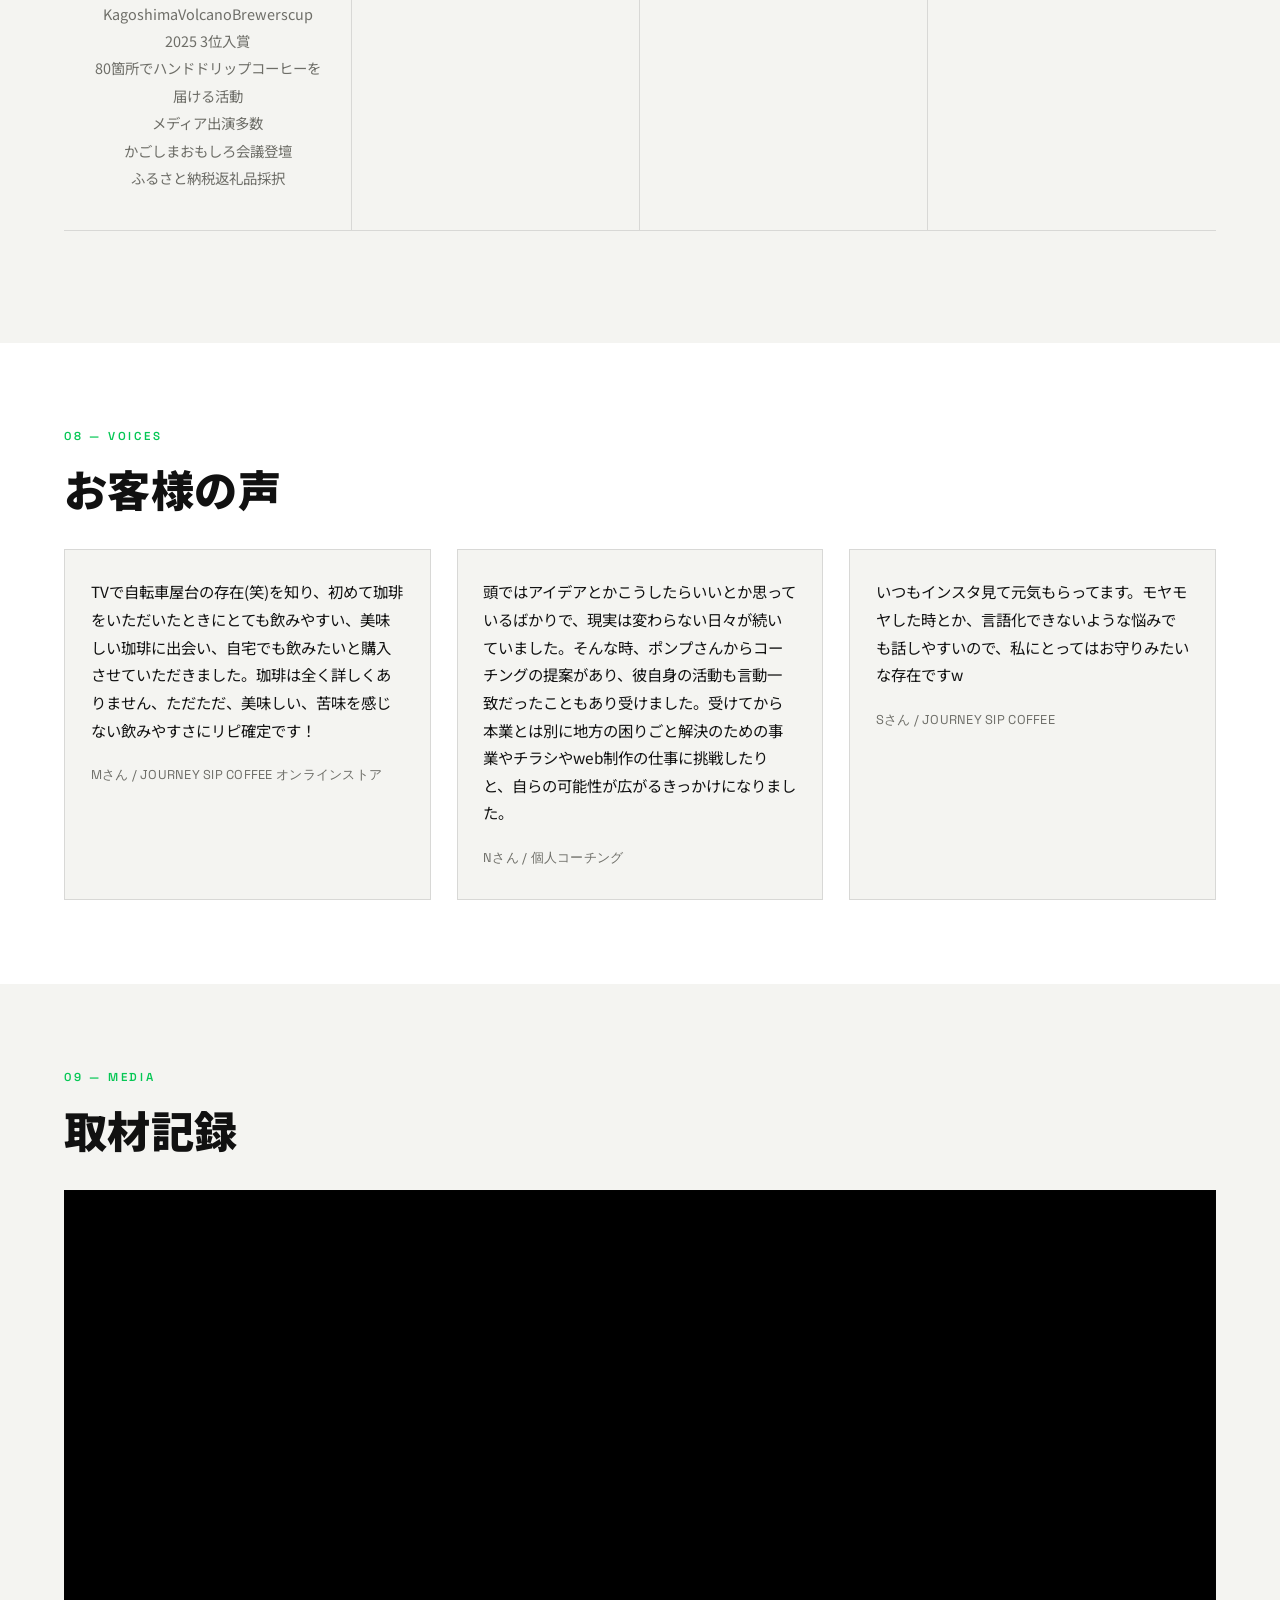
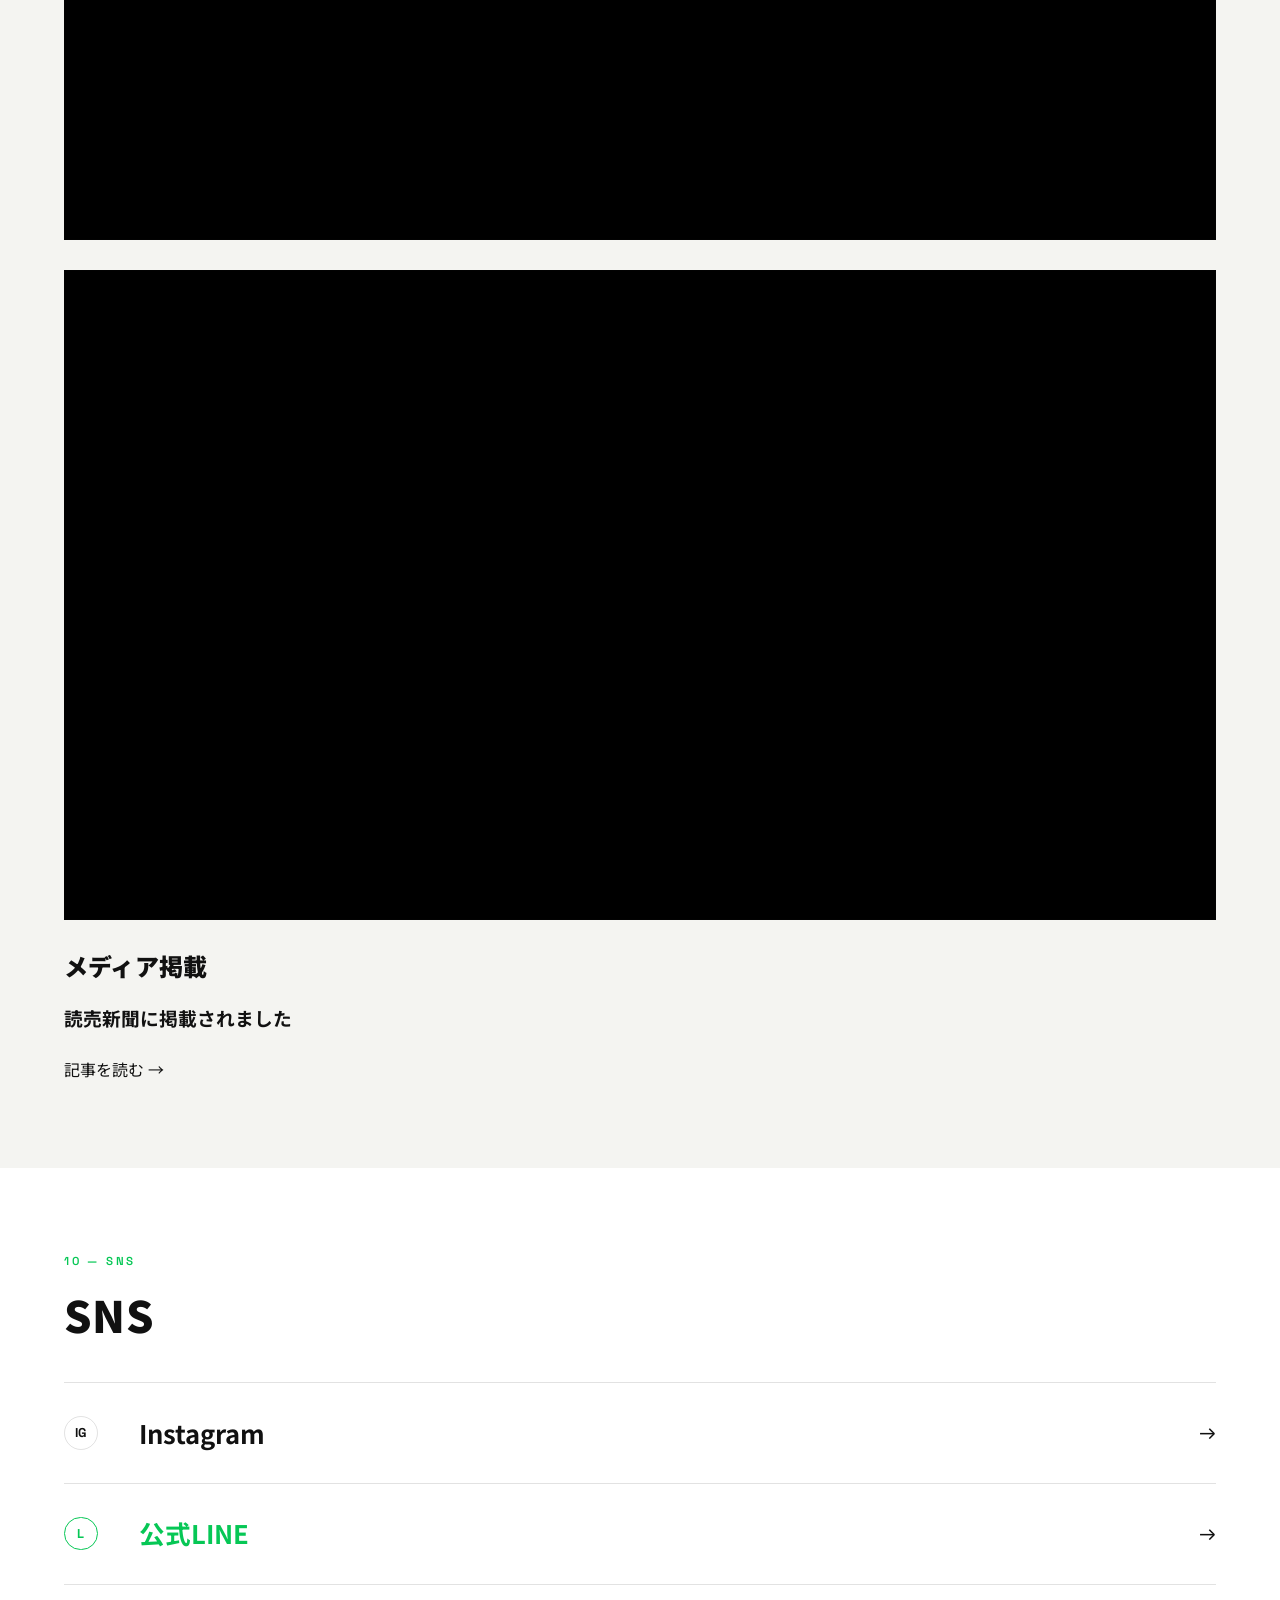
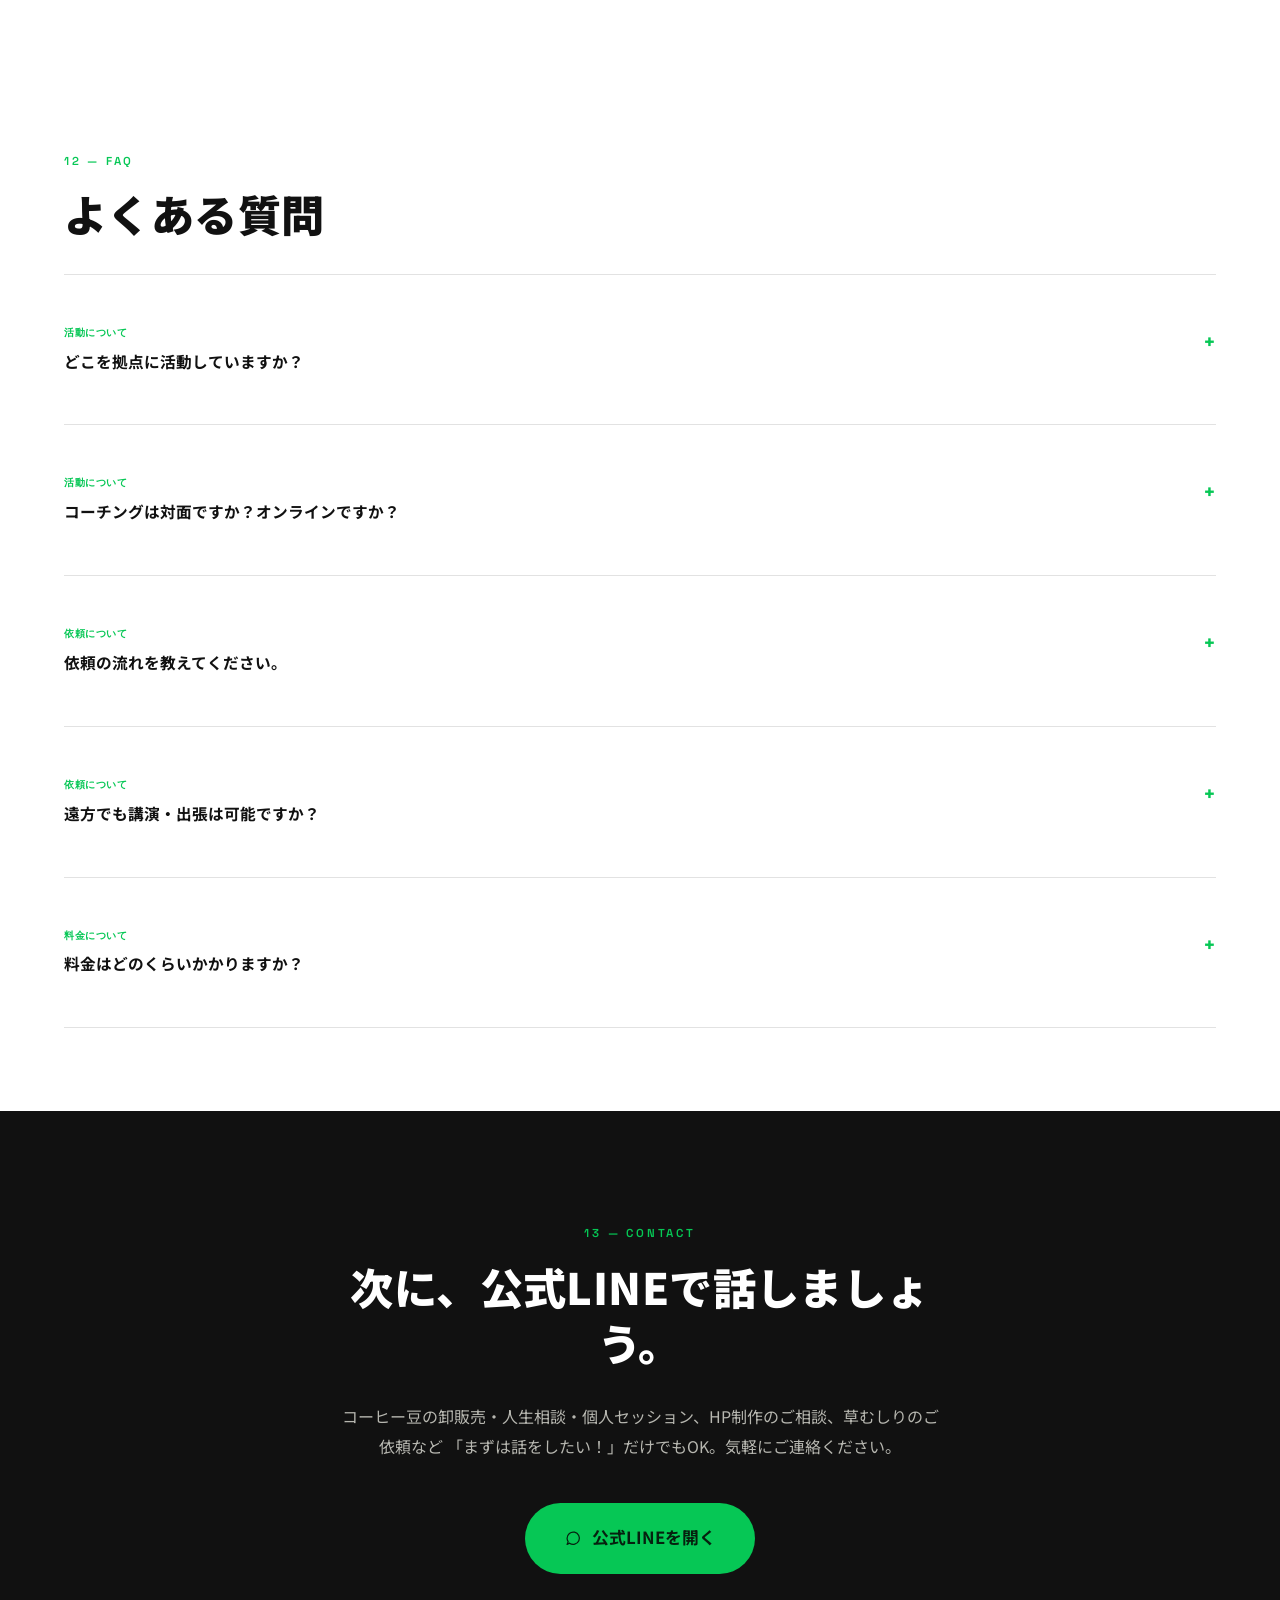
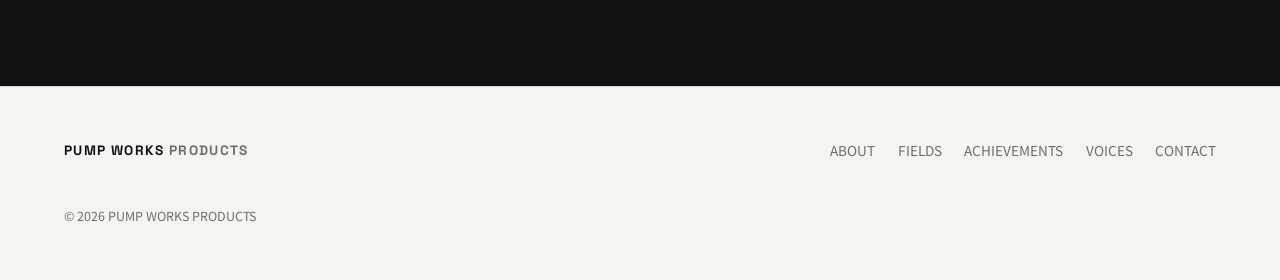
==== commit 845e8cc1: "Update index.html" ====
--- a/index.html
+++ b/index.html
@@ -346,10 +346,11 @@
 <div class="video-card" data-reveal>
 <div class="video-card__frame">
 <iframe src="https://www.youtube.com/embed/XJKXct-YKSk" title="ポンプ宮脇動画" frameborder="0" allow="accelerometer; autoplay; clipboard-write; encrypted-media; gyroscope; picture-in-picture" allowfullscreen loading="lazy"></iframe>
-</div>
+</div><br>
 <div class="video-card__frame">
-  <iframe src="https://youtu.be/PX7jetBkLJM?si=RZHnUyEQVTDGYHiY" title="coffeeday" frameborder="0" allow="accelerometer; autoplay; clipboard-write; encrypted-media; gyroscope; picture-in-picture" allowfullscreen loading="lazy"></iframe>
-</div>
+  <iframe src="https://www.youtube.com/PX7jetBkLJM?si=RZHnUyEQVTDGYHiY" title="coffeeday" frameborder="0" allow="accelerometer; autoplay; clipboard-write; encrypted-media; gyroscope; picture-in-picture" allowfullscreen loading="lazy"></iframe>
+</div>
+  <br>
 <section class="media">
   <h2>メディア掲載</h2>
   <div class="media-card">
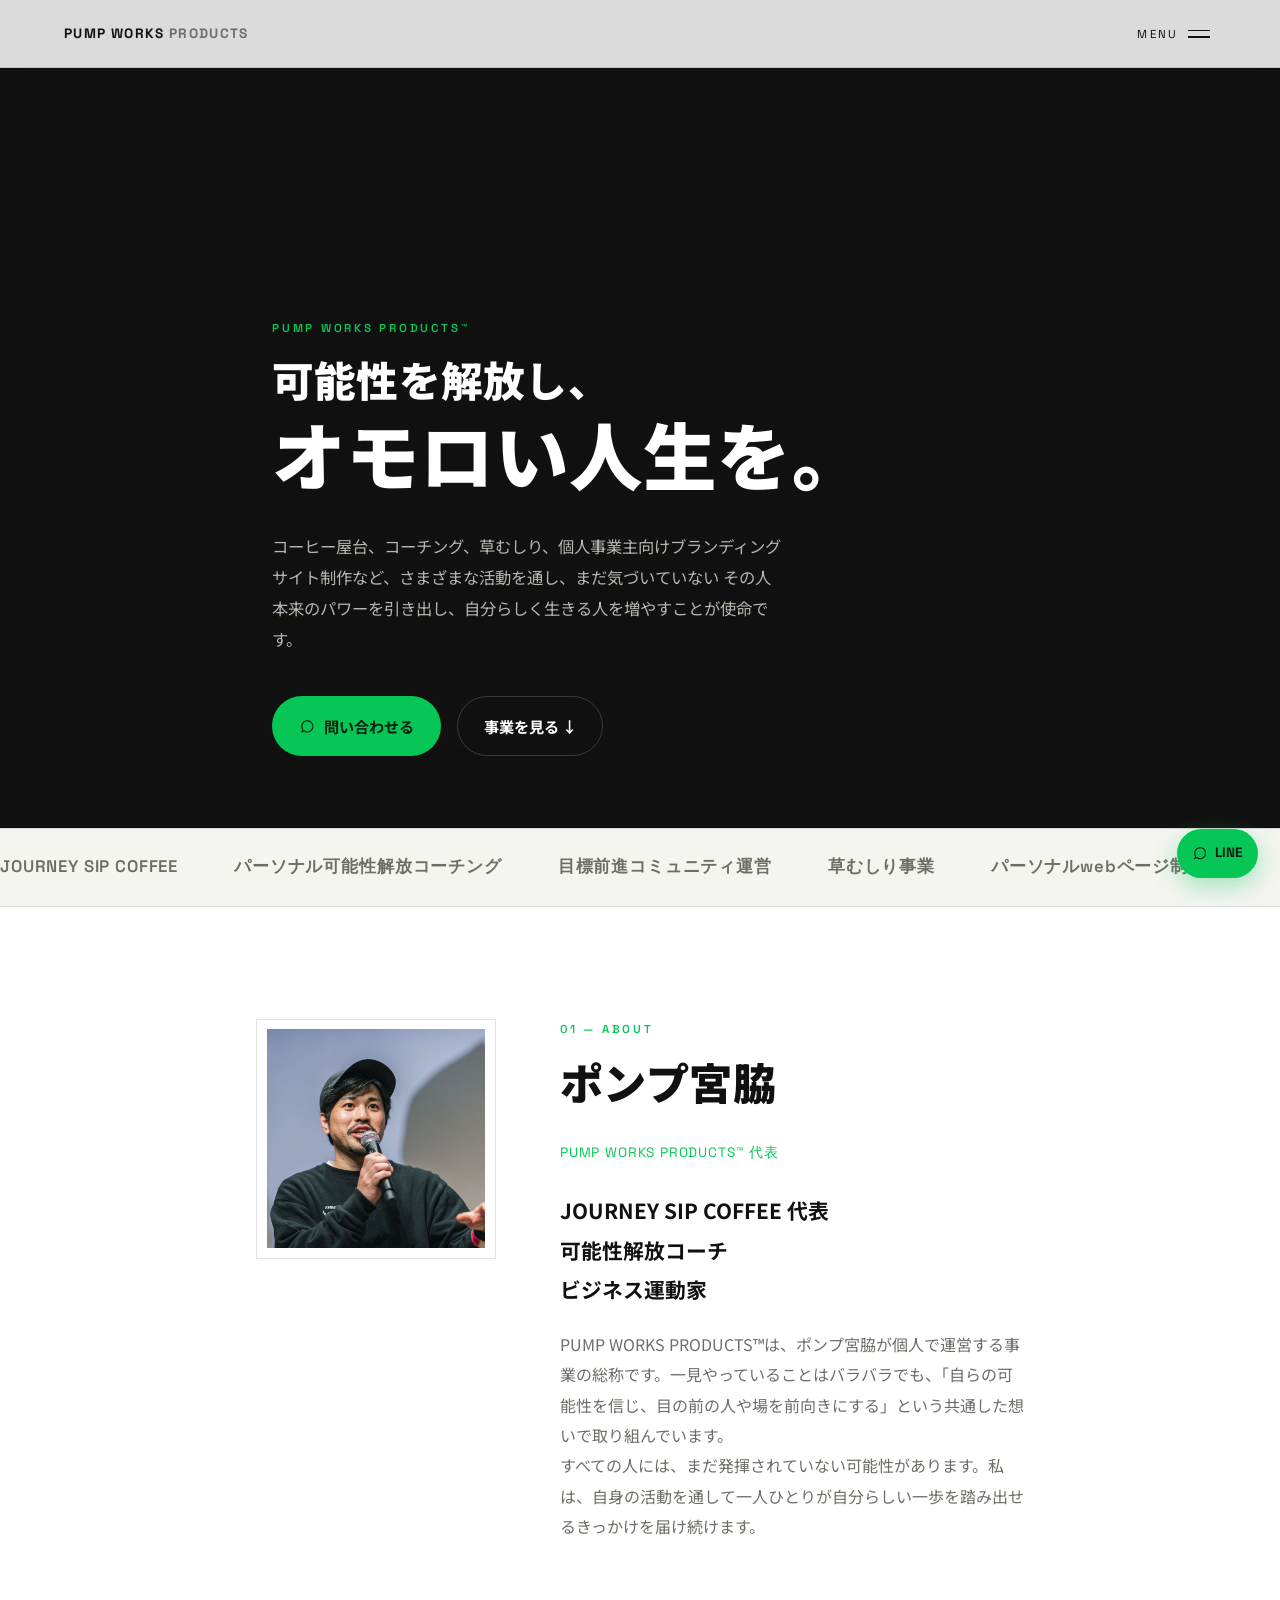
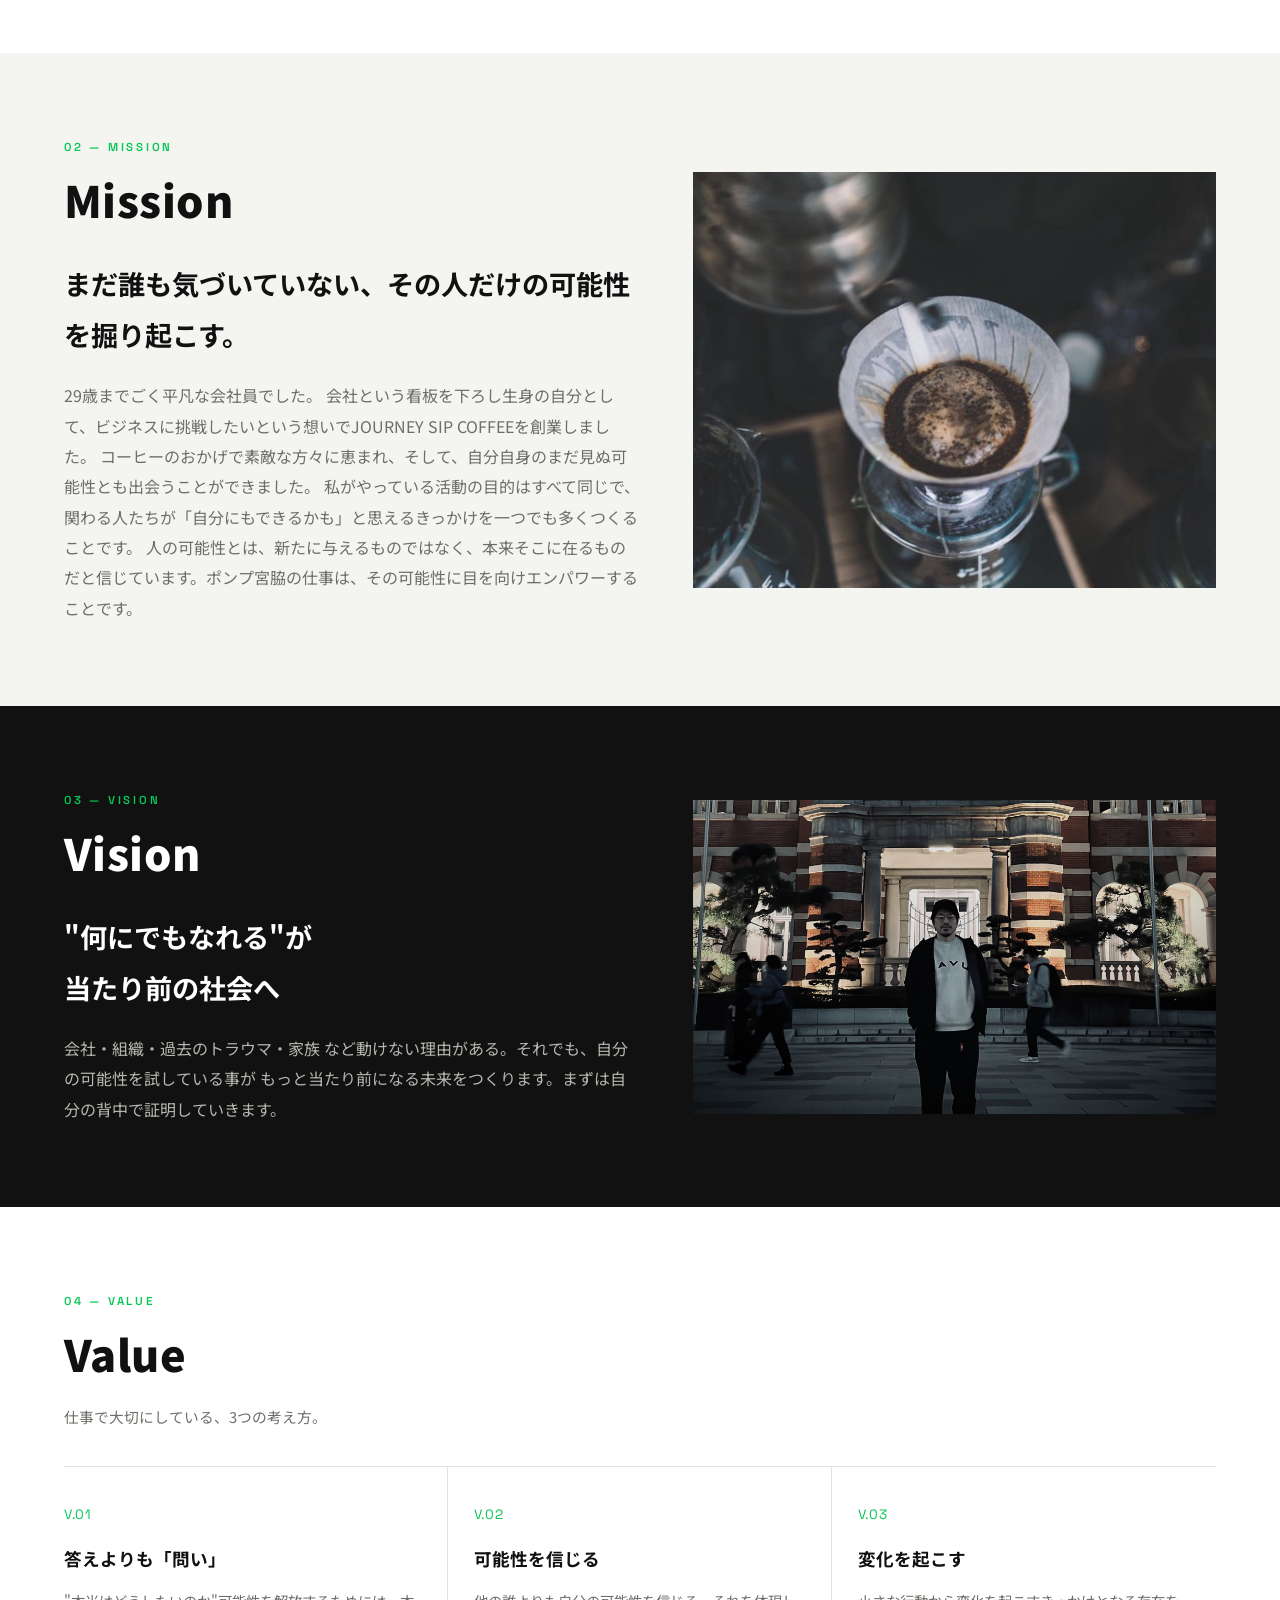
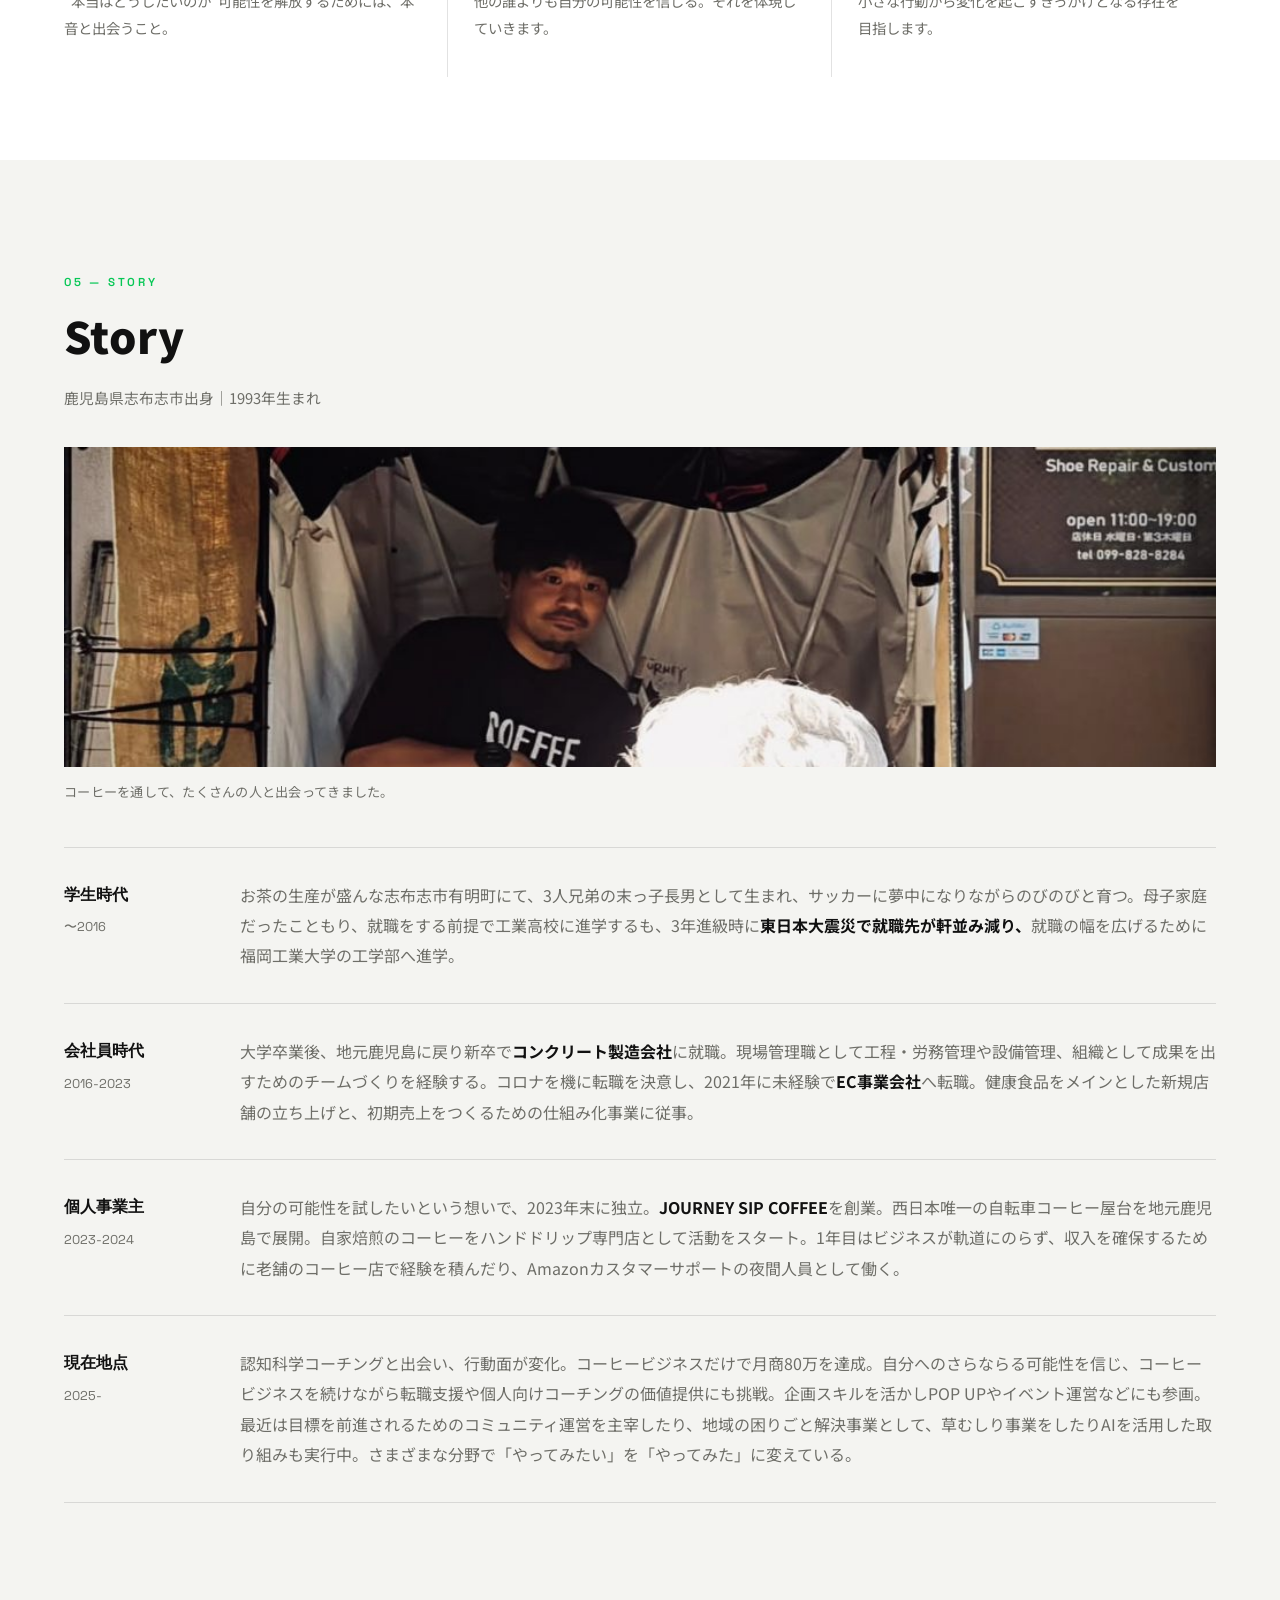
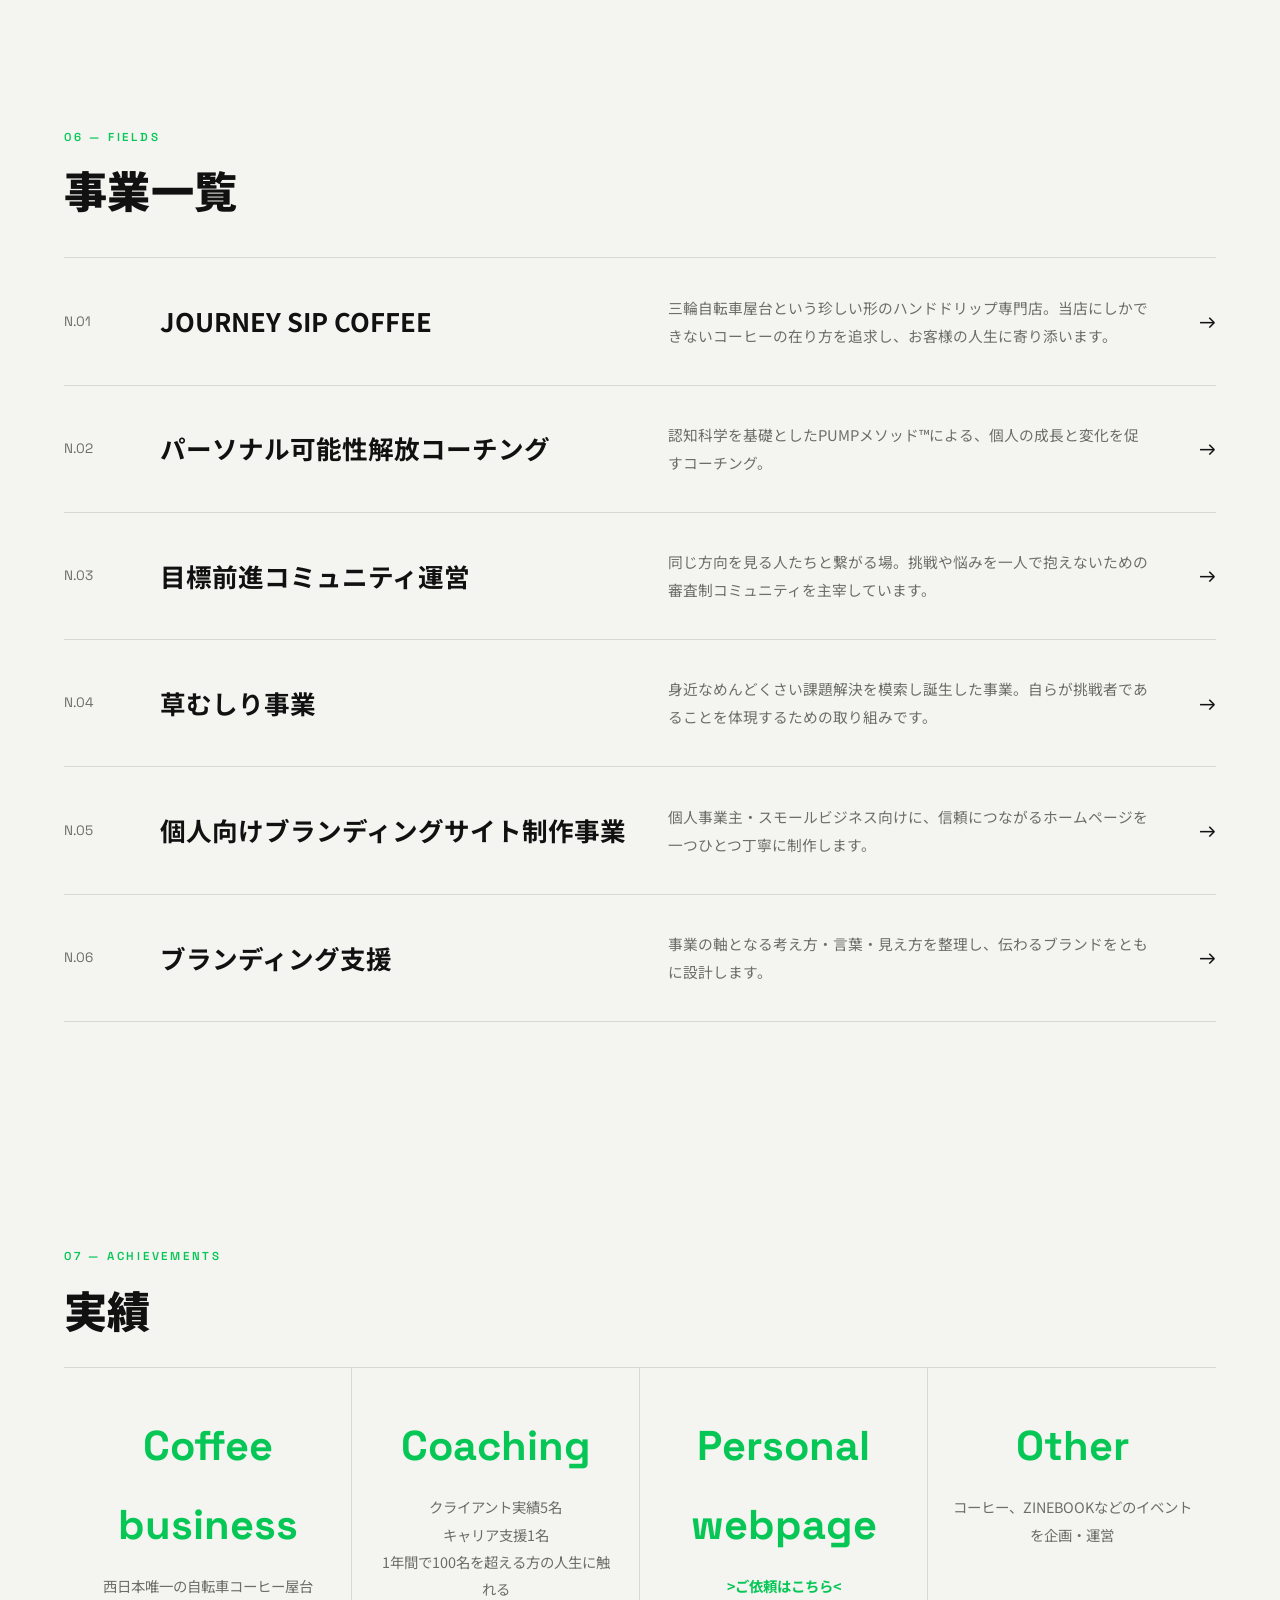
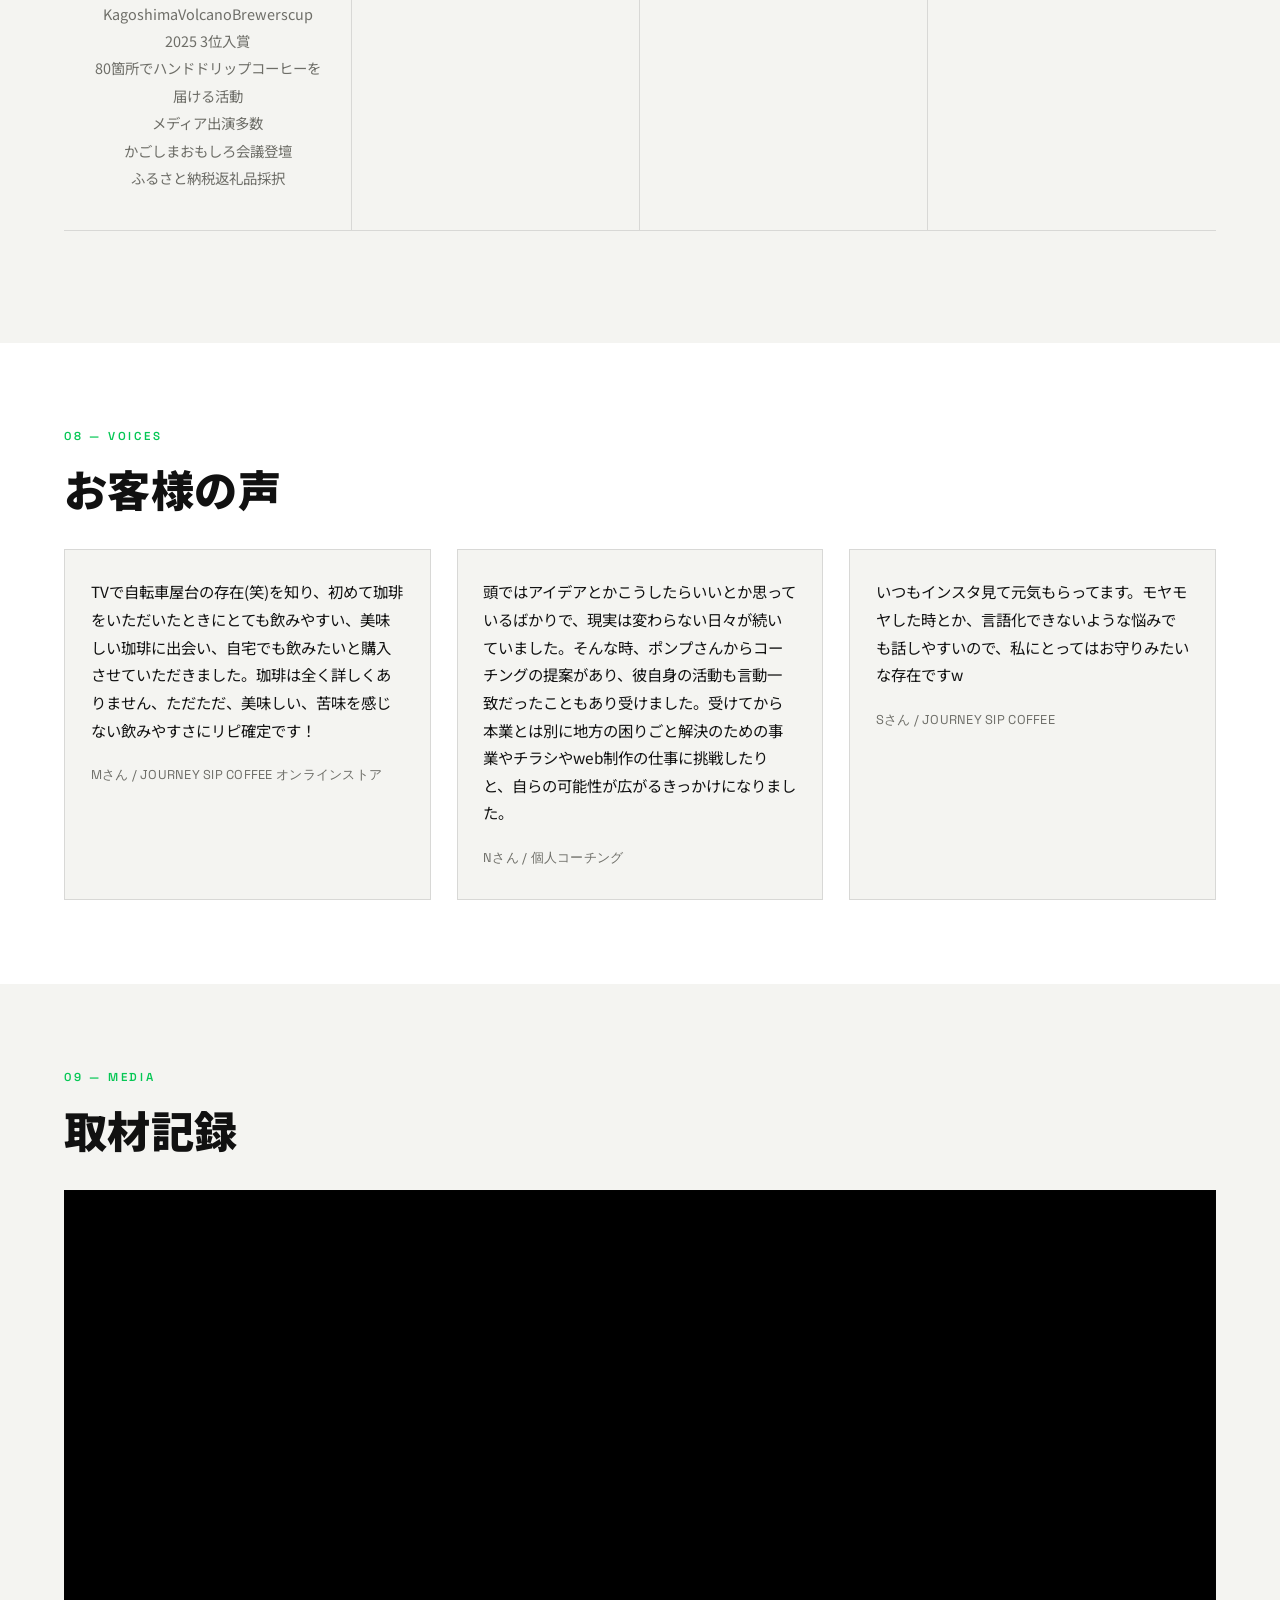
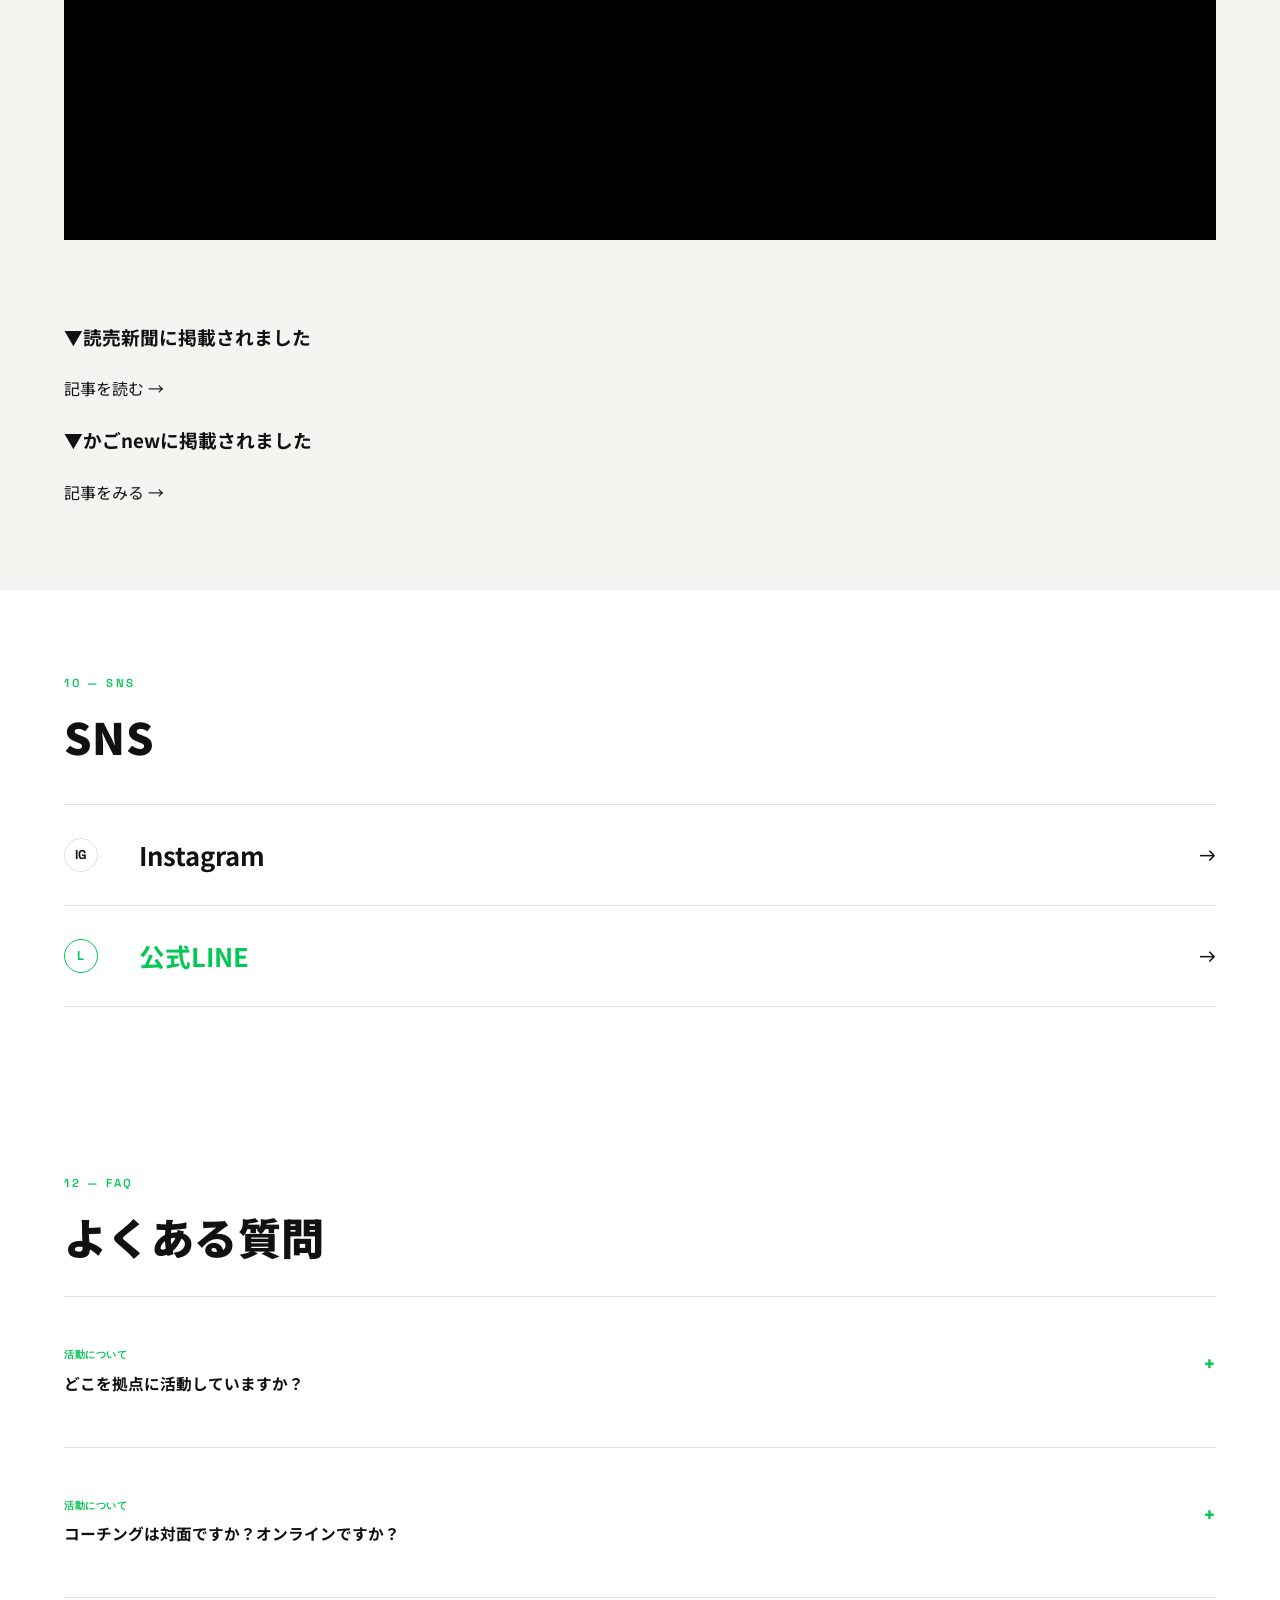
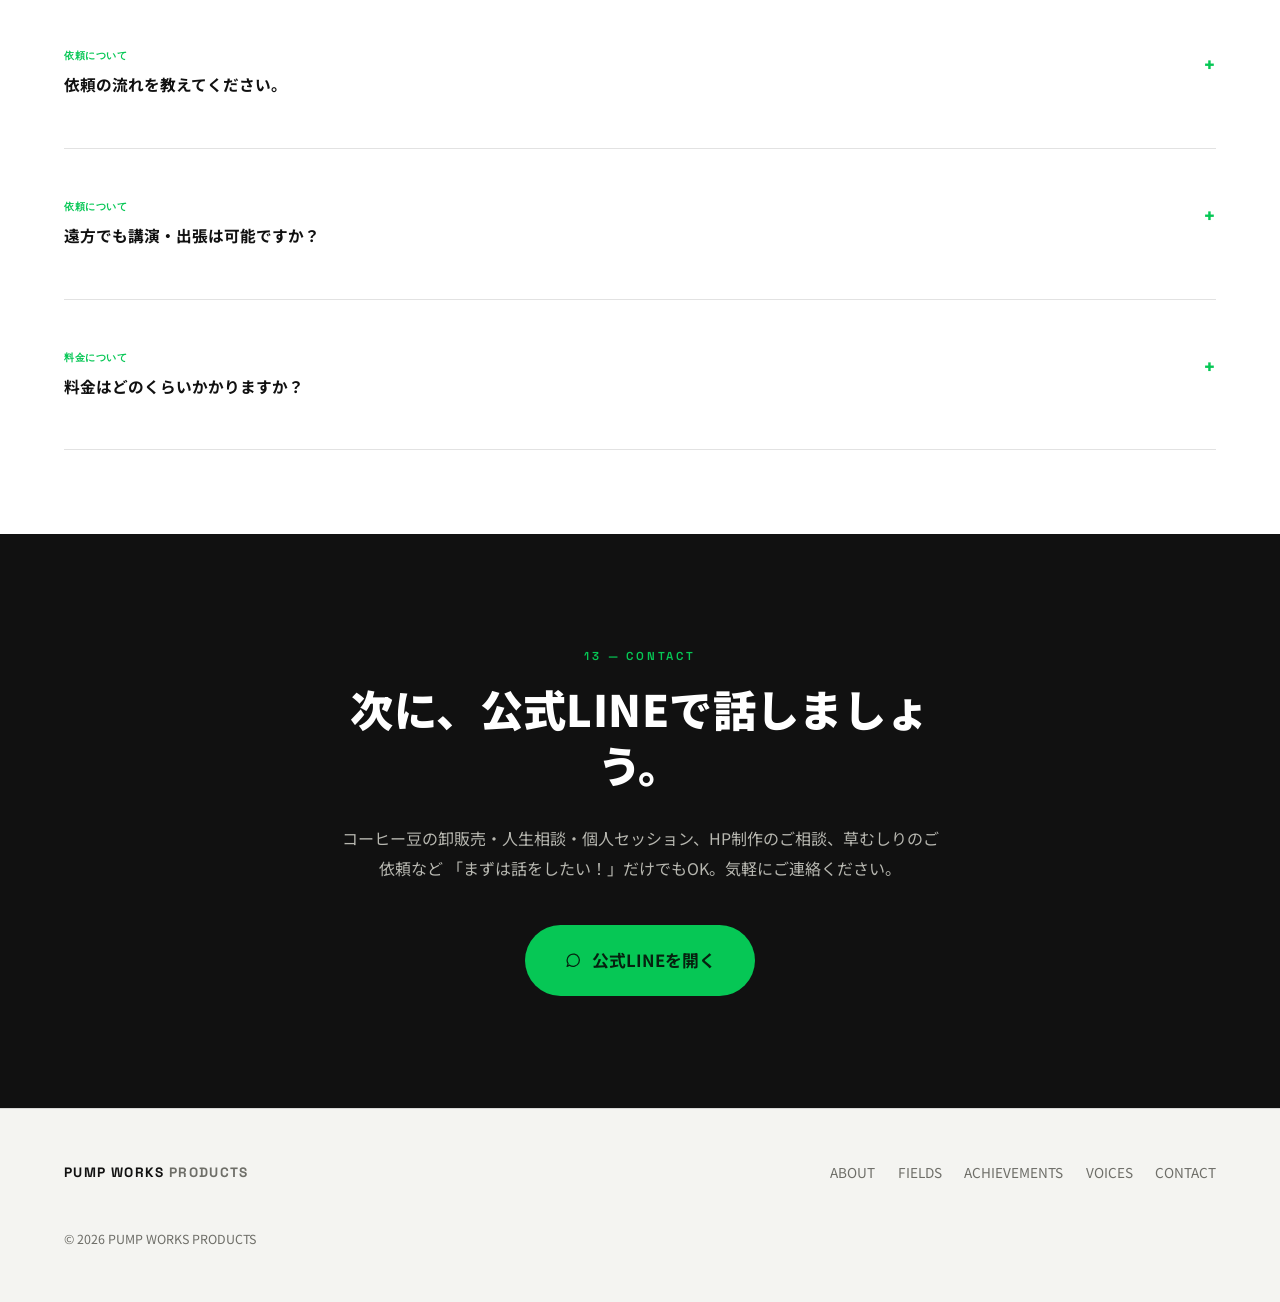
==== commit 620b5a79: "Update index.html" ====
--- a/index.html
+++ b/index.html
@@ -347,19 +347,22 @@
 <div class="video-card__frame">
 <iframe src="https://www.youtube.com/embed/XJKXct-YKSk" title="ポンプ宮脇動画" frameborder="0" allow="accelerometer; autoplay; clipboard-write; encrypted-media; gyroscope; picture-in-picture" allowfullscreen loading="lazy"></iframe>
 </div><br>
-<div class="video-card__frame">
-  <iframe src="https://www.youtube.com/PX7jetBkLJM?si=RZHnUyEQVTDGYHiY" title="coffeeday" frameborder="0" allow="accelerometer; autoplay; clipboard-write; encrypted-media; gyroscope; picture-in-picture" allowfullscreen loading="lazy"></iframe>
-</div>
   <br>
 <section class="media">
-  <h2>メディア掲載</h2>
   <div class="media-card">
-    <h3>読売新聞に掲載されました</h3>
+    <h3>▼読売新聞に掲載されました</h3>
     <a href="https://www.yomiuri.co.jp/local/kagoshima/news/20260314-GYTNT00116/"
        target="_blank"
        rel="noopener noreferrer">
       記事を読む →
     </a>
+<h3>▼かごnewに掲載されました</h3>
+    <a href="https://www.kts-tv.co.jp/program/kagonew/single.html?id=1088"
+       target="_blank"
+      rel="noopener noreferrer">
+      記事をみる →
+    </a>
+
   </div>
 </section>
 </div>
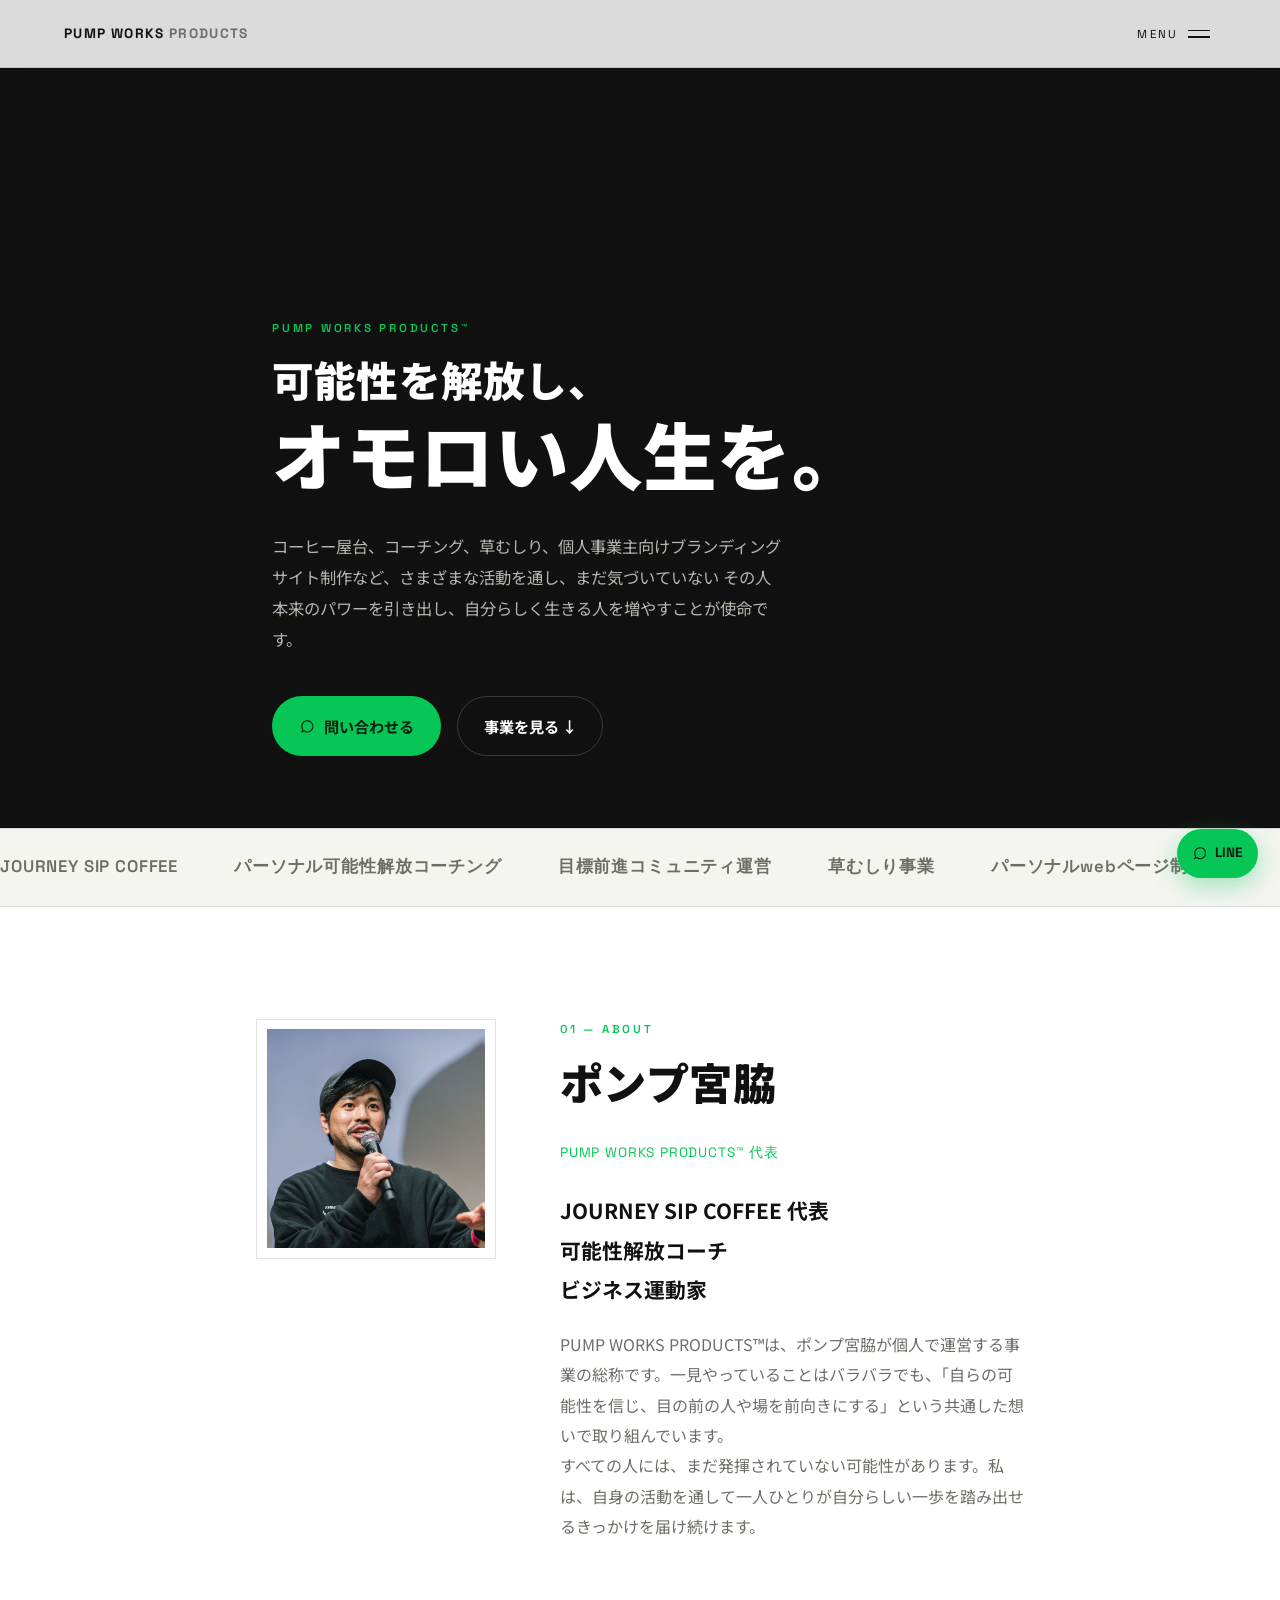
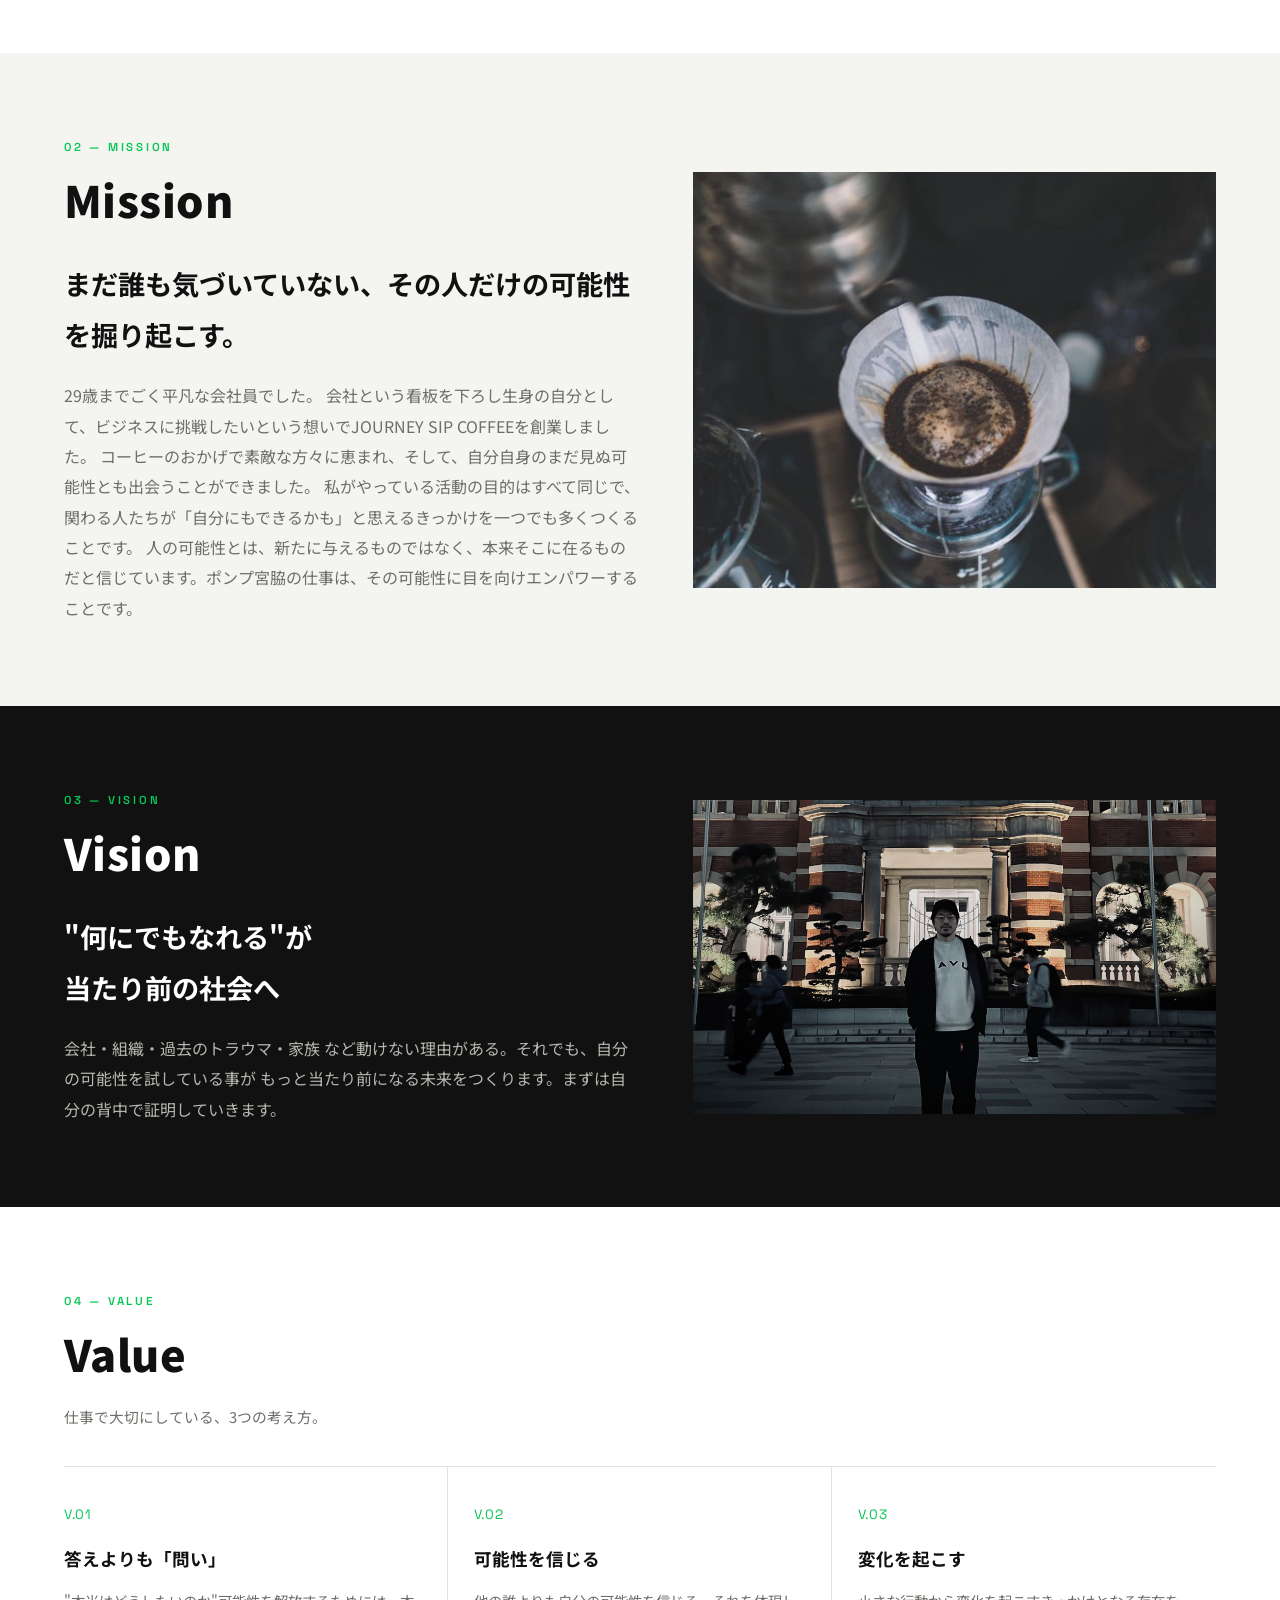
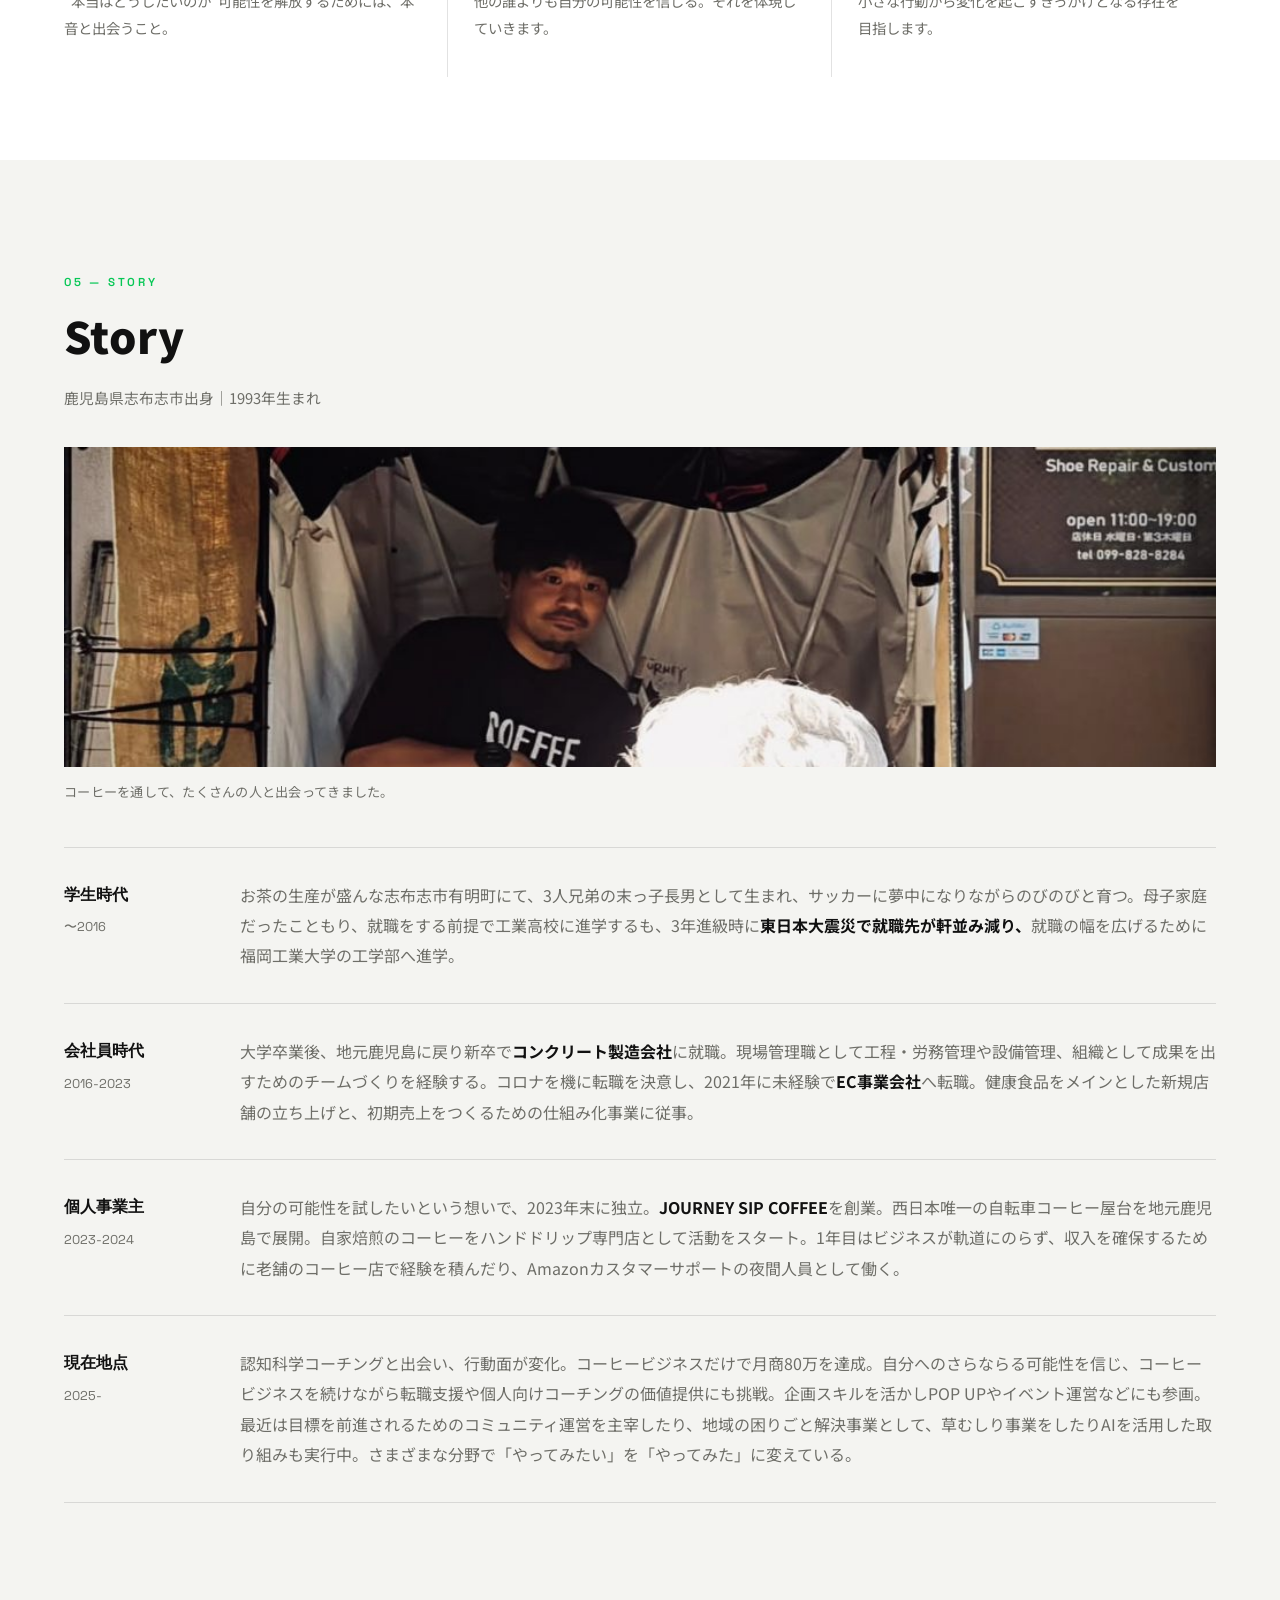
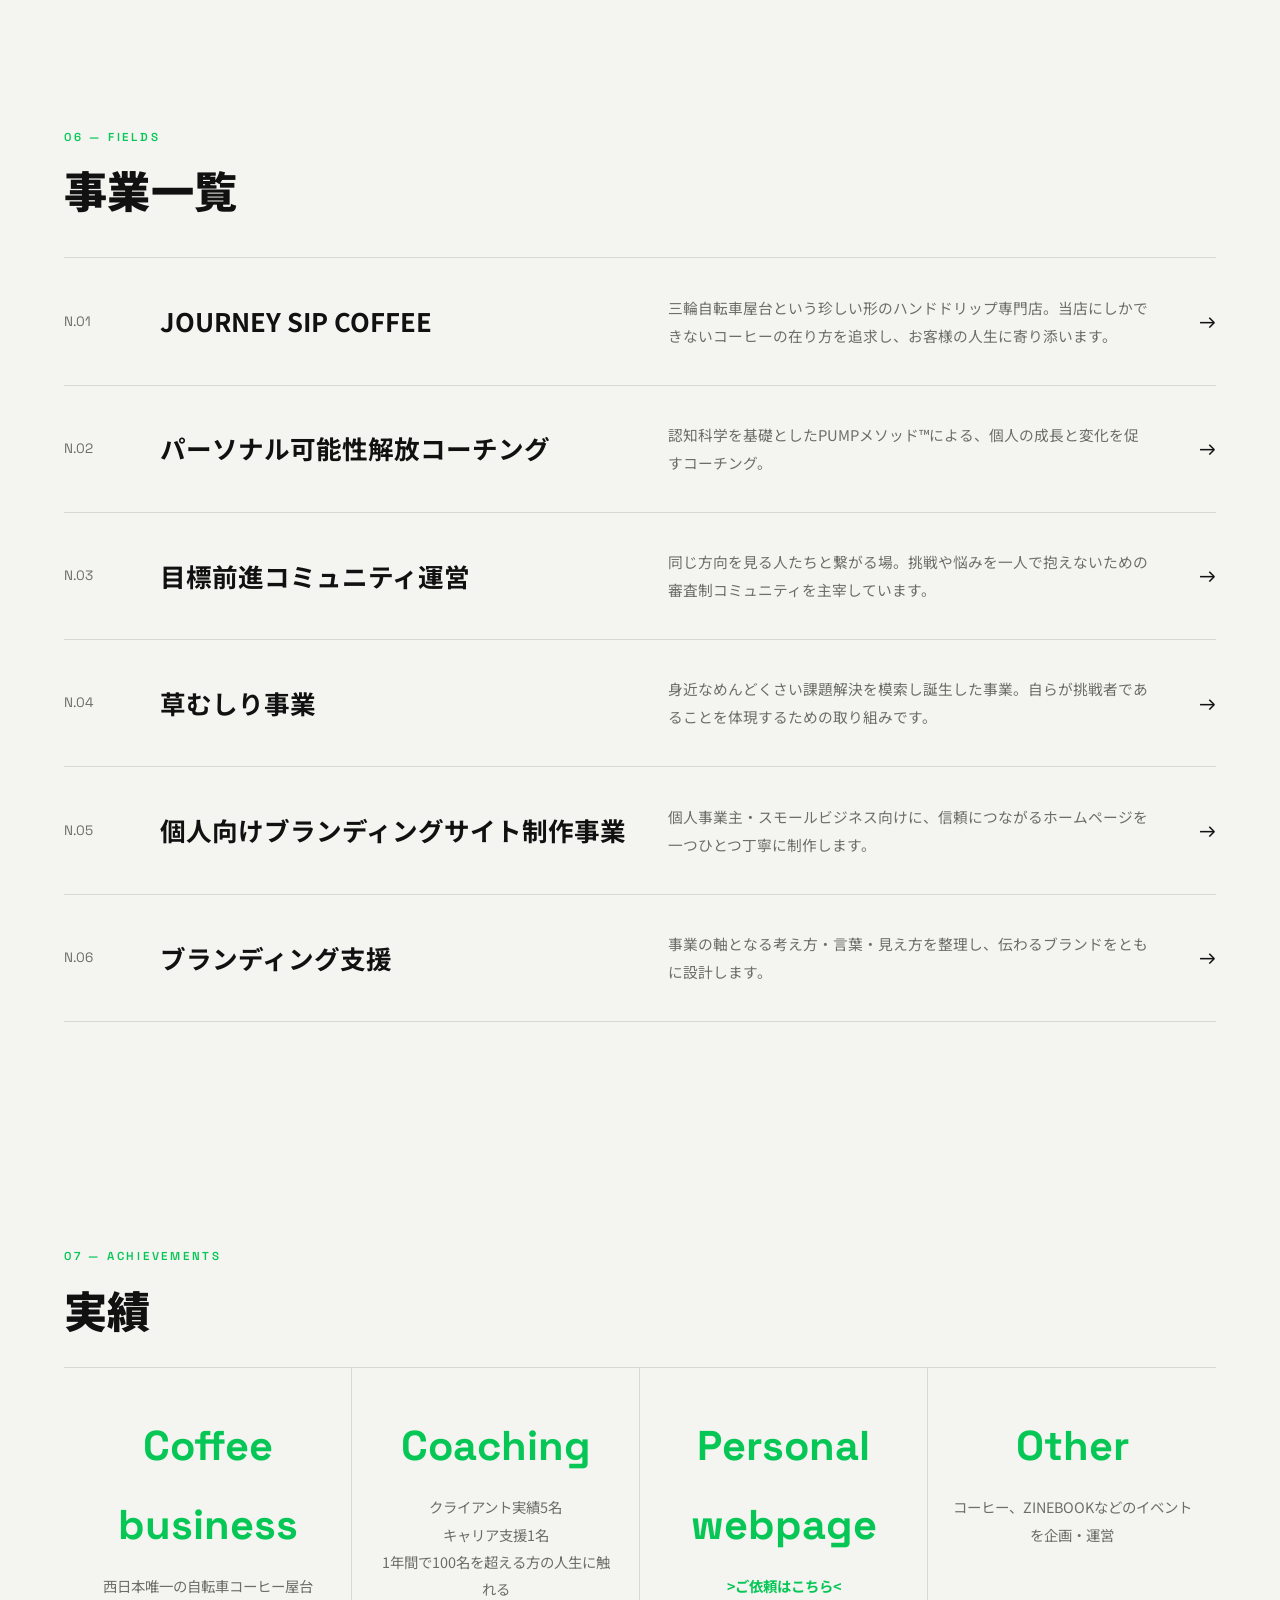
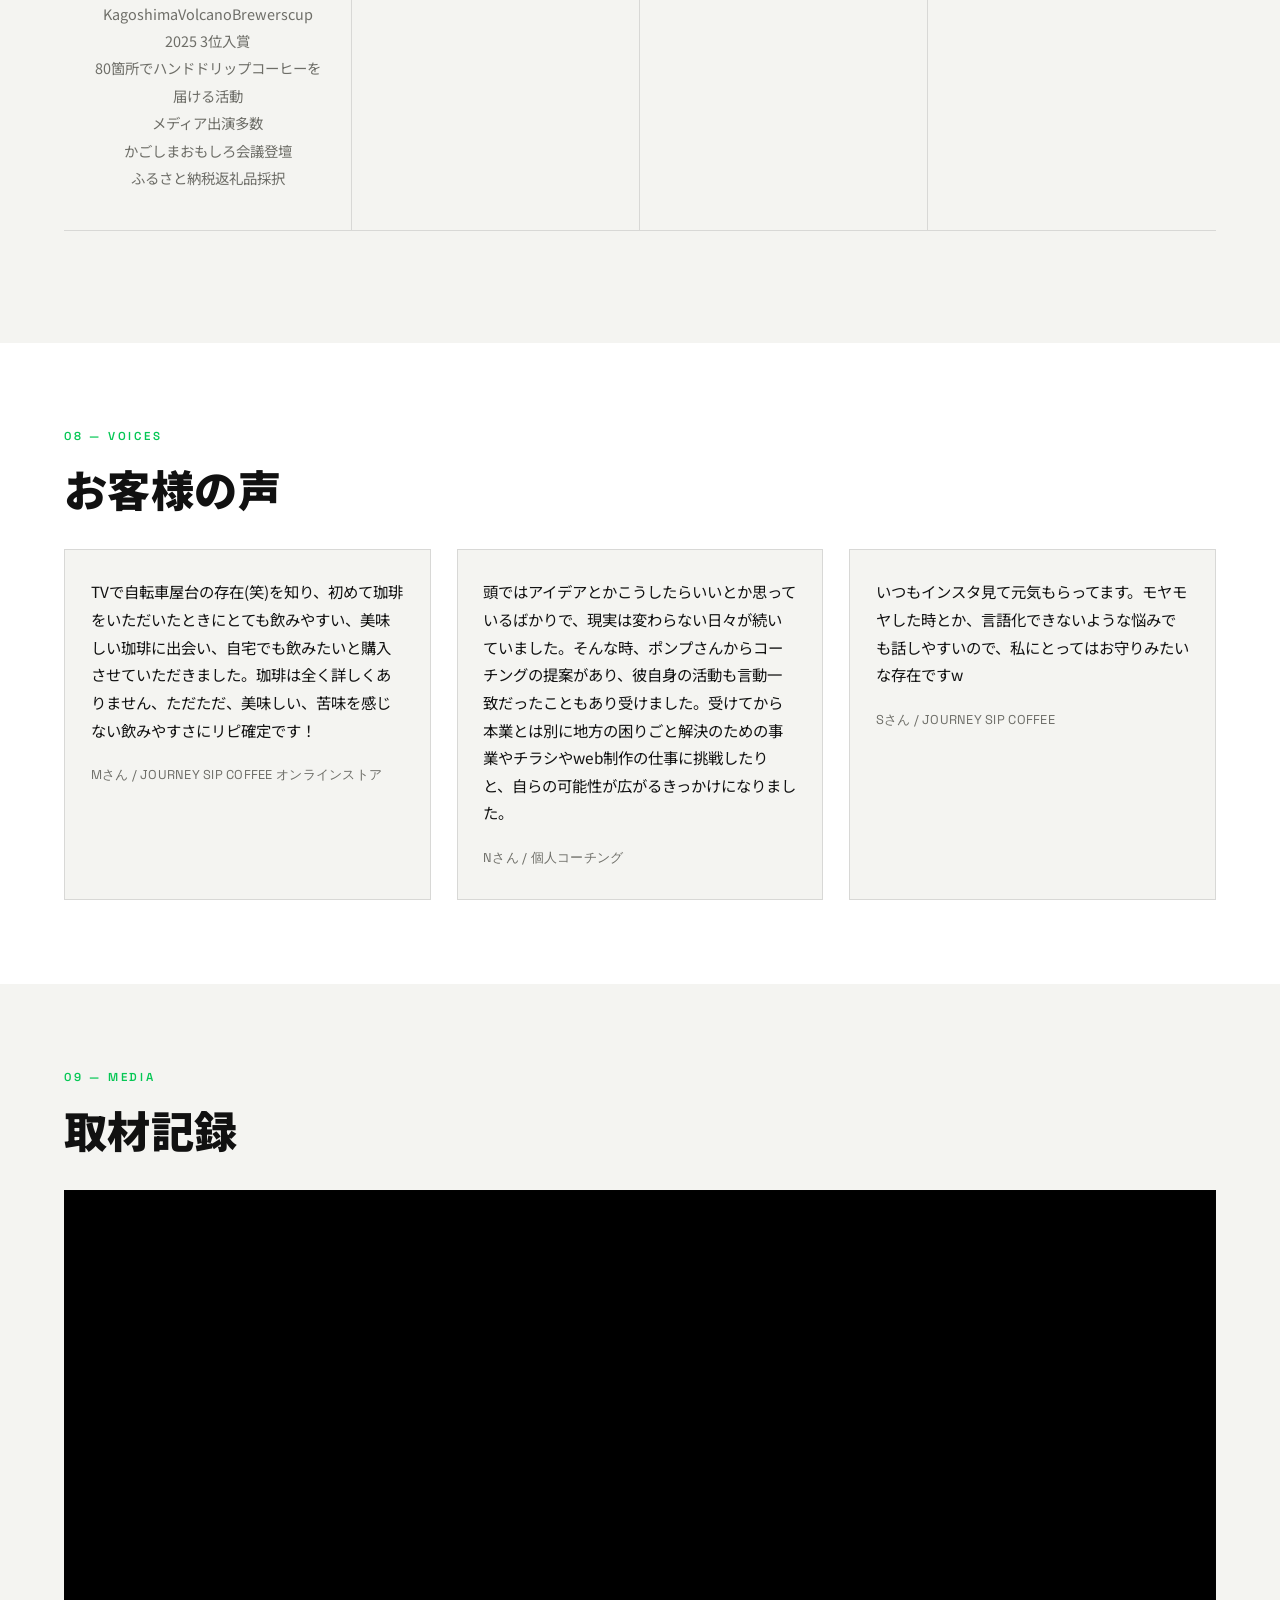
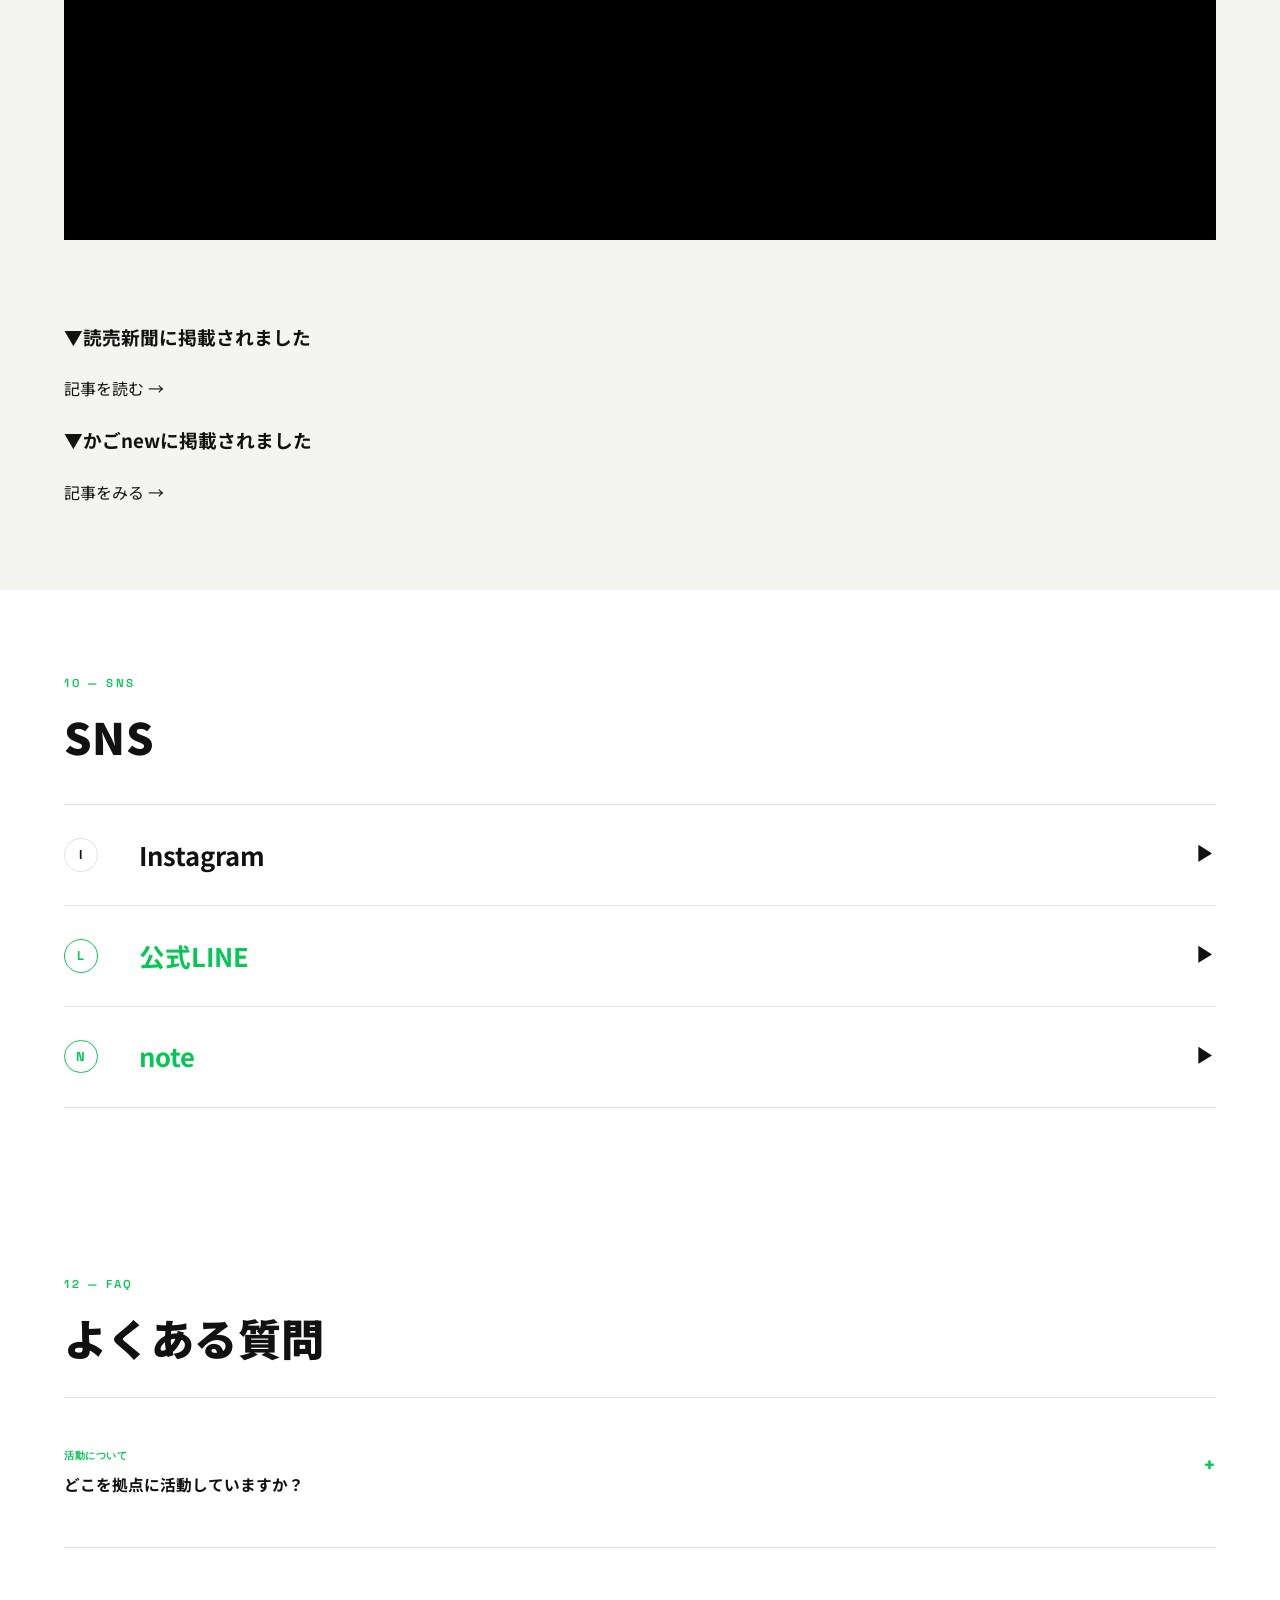
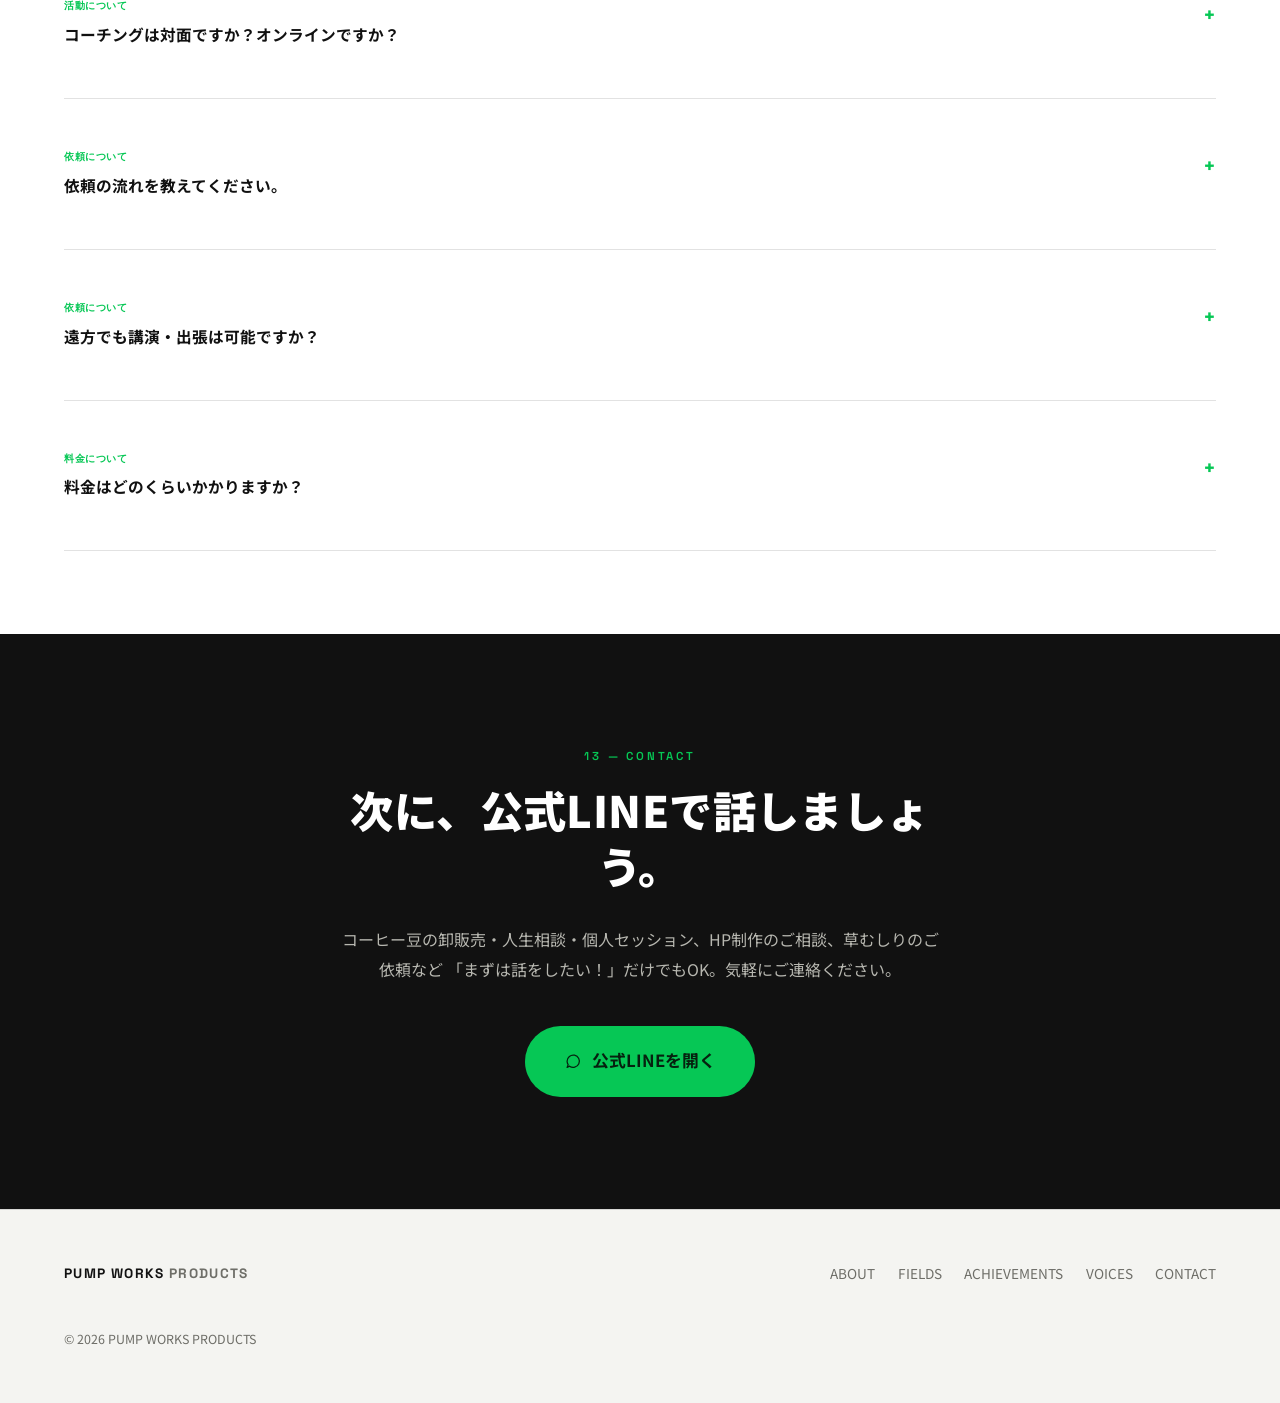
==== commit f6030db5: "Update index.html" ====
--- a/index.html
+++ b/index.html
@@ -377,9 +377,9 @@
 <ul class="field-list" data-reveal>
 <li class="field-row">
 <a href="https://www.instagram.com/pump_miyawaki" class="field-row__link field-row__link--sns">
-<span class="sns-mono">IG</span>
+<span class="sns-mono">I</span>
 <span class="field-row__name">Instagram</span>
-<span class="field-row__arrow">→</span>
+<span class="field-row__arrow">▶︎</span>
 </a>
 </li>
 <!--li class="field-row">
@@ -414,7 +414,15 @@
 <a href="https://lin.ee/yeZUtVP" class="field-row__link field-row__link--sns">
 <span class="sns-mono" style="border-color:var(--line);color:var(--line);">L</span>
 <span class="field-row__name" style="color:var(--line);">公式LINE</span>
-<span class="field-row__arrow">→</span>
+<span class="field-row__arrow">▶︎</span>
+</a>
+</li>
+
+<li class="field-row">
+<a href="https://note.com/journey_sip" class="field-row__link field-row__link--sns">
+<span class="sns-mono" style="border-color:var(--line);color:var(--line);">N</span>
+<span class="field-row__name" style="color:var(--line);">note</span>
+<span class="field-row__arrow">▶︎</span>
 </a>
 </li>
 </ul>
